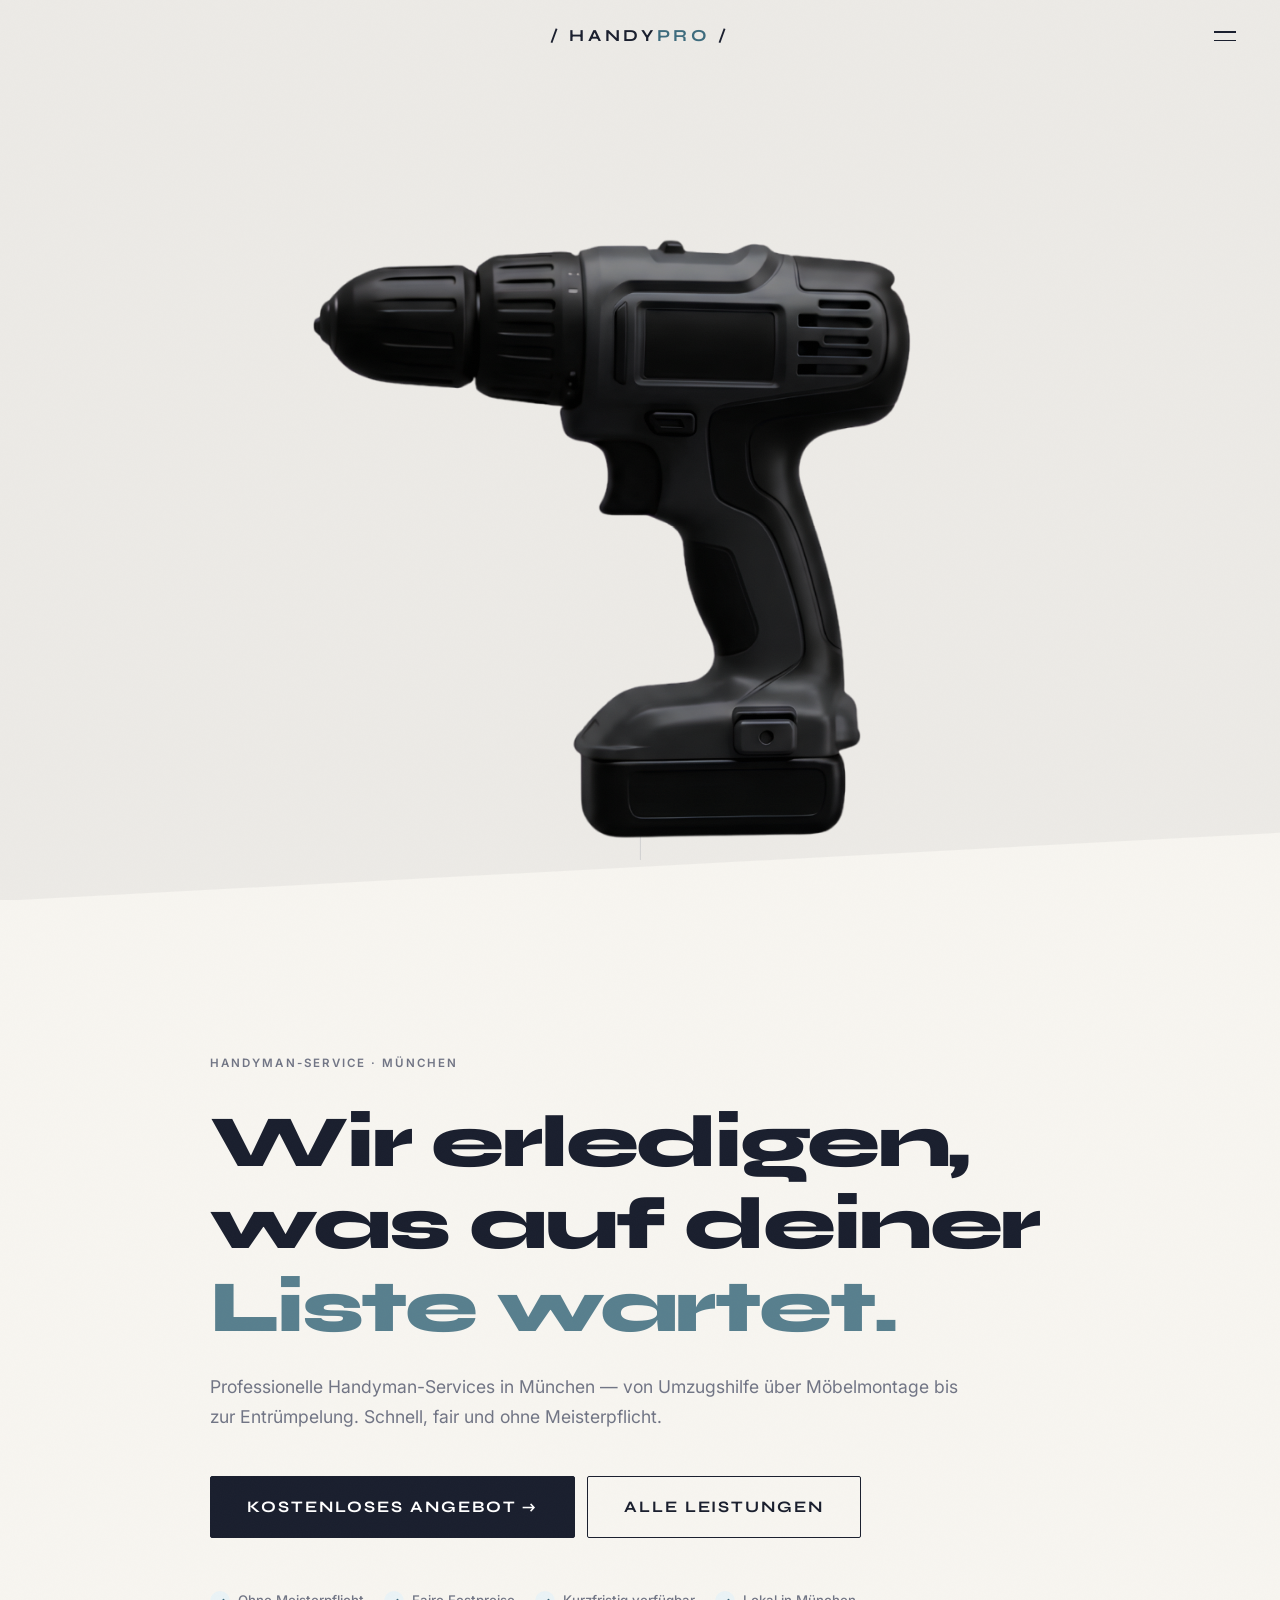
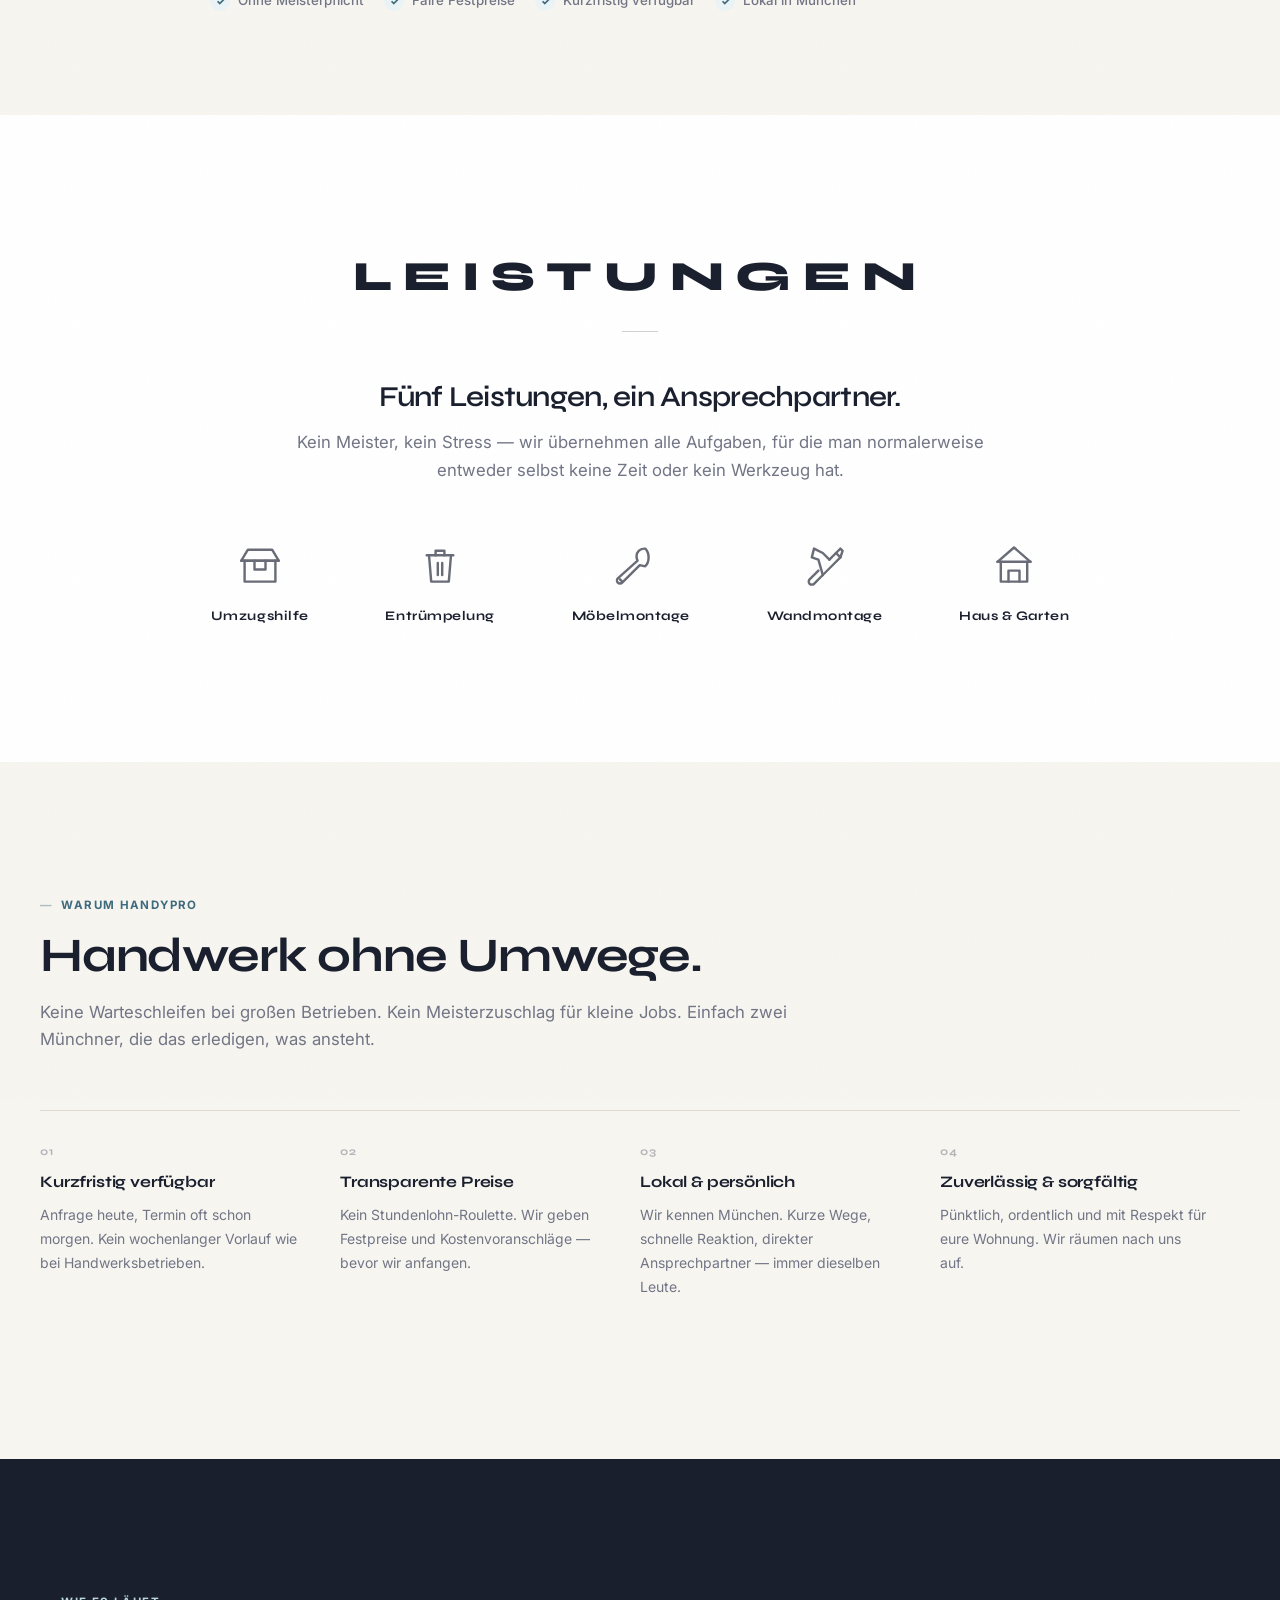
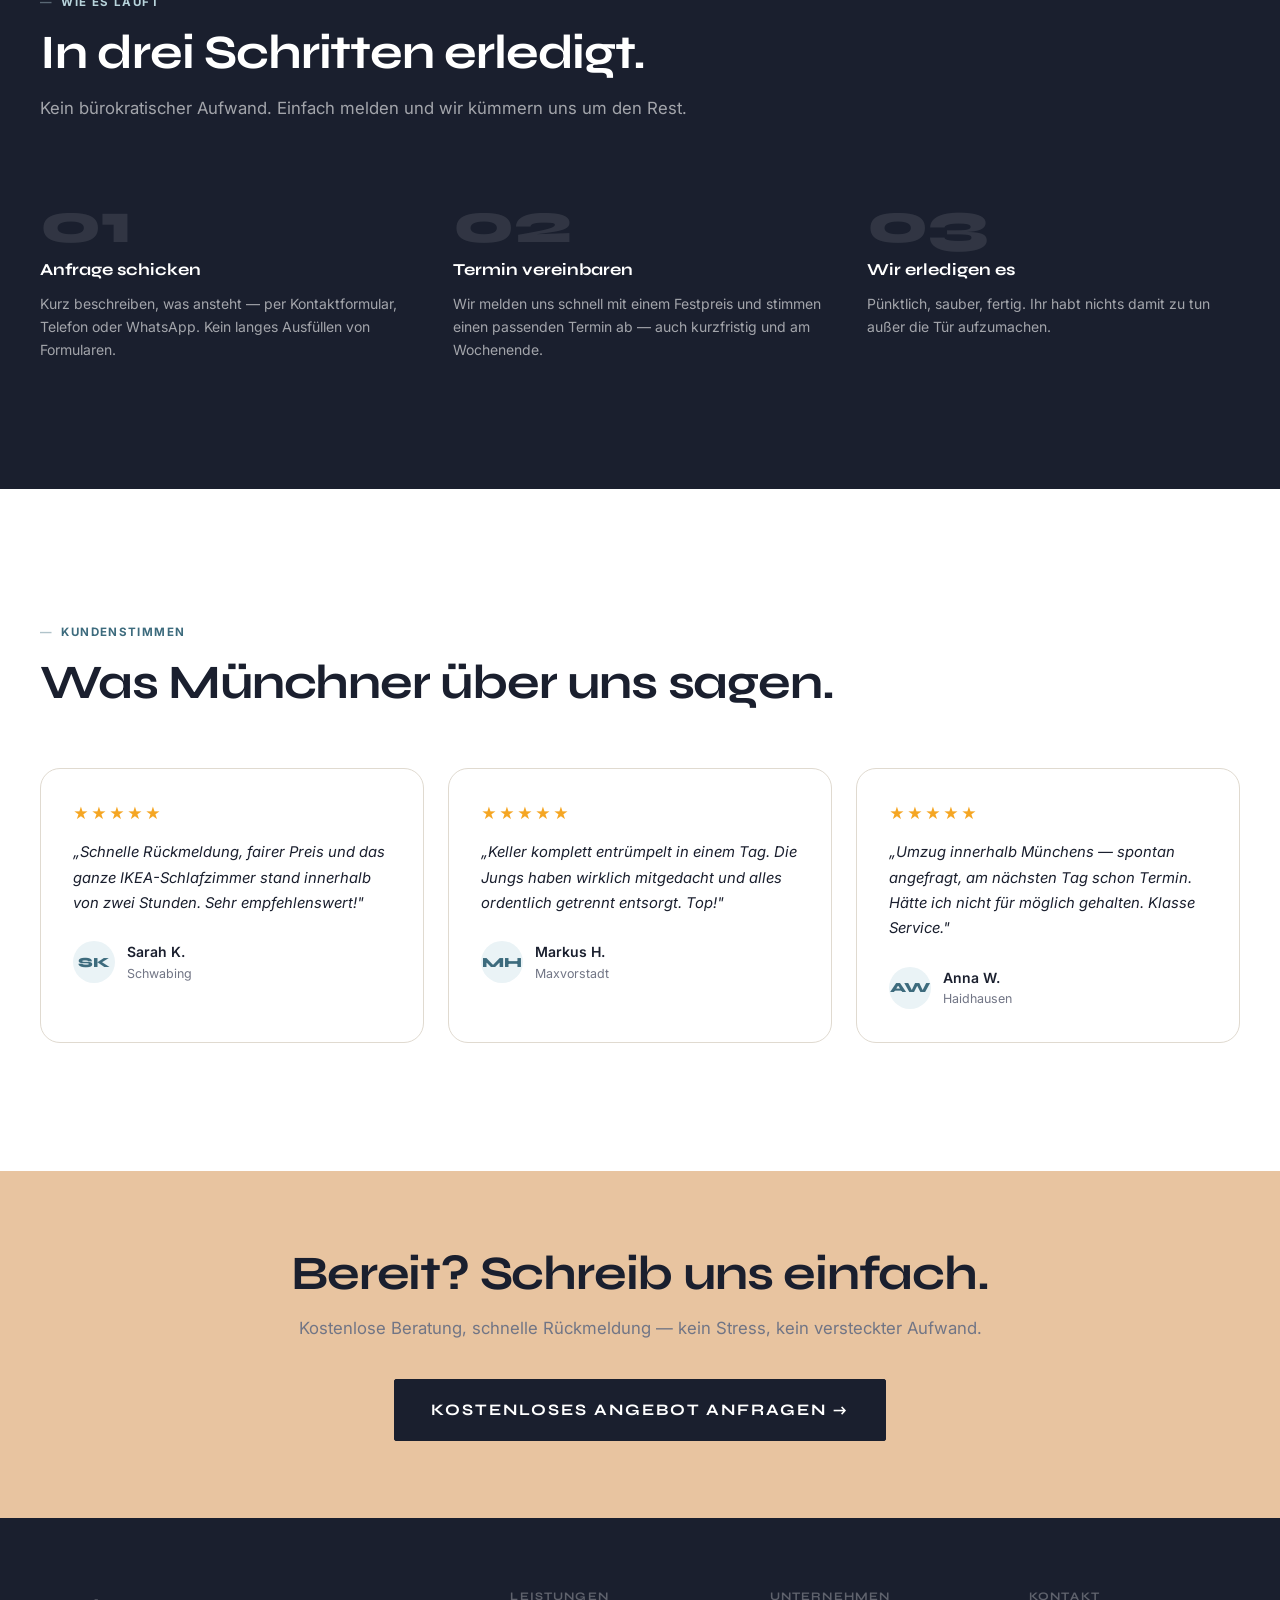
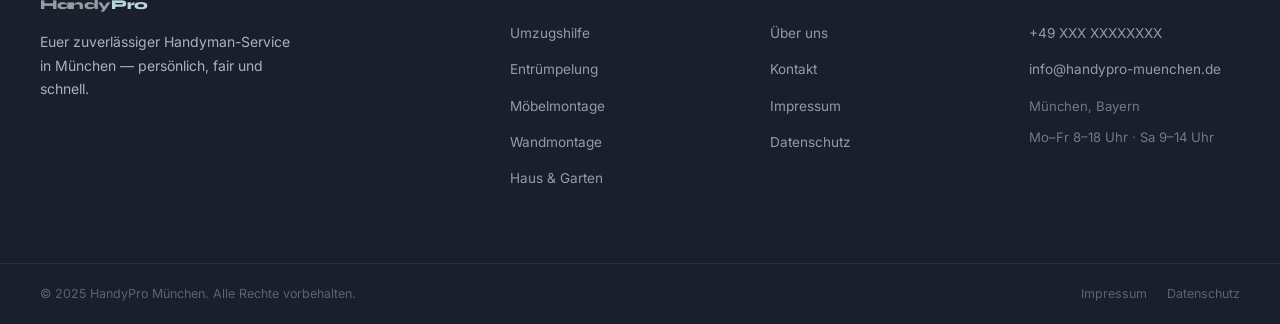
==== index.html @ 687f512e "Fix burger menu, improve mobile typography and icon weight - Fix JS ReferenceError in initScrollReve" ====
<!DOCTYPE html>
<html lang="de">
<head>
  <meta charset="UTF-8">
  <meta name="viewport" content="width=device-width, initial-scale=1.0">

  <title>Handyman München – Umzug, Montage & Entrümpelung | HandyPro</title>
  <meta name="description" content="HandyPro München: Zuverlässige Handyman-Services für Umzug, Möbelmontage, Entrümpelung, Wandmontage & Gartenpflege. Schnell, fair, ohne Meisterpflicht. Jetzt anfragen!">
  <meta name="keywords" content="Handyman München, Handwerker München, Umzugshelfer München, Möbelmontage München, Entrümpelung München, IKEA Montage München">
  <meta name="robots" content="index, follow">
  <meta name="author" content="HandyPro München">

  <!-- Open Graph -->
  <meta property="og:type"        content="website">
  <meta property="og:locale"      content="de_DE">
  <meta property="og:title"       content="Handyman München – HandyPro">
  <meta property="og:description" content="Professionelle Handyman-Services in München: Umzug, Möbelmontage, Entrümpelung, Wandmontage & Garten. Schnell & zuverlässig.">
  <meta property="og:url"         content="https://handypro-muenchen.de/">

  <link rel="canonical" href="https://handypro-muenchen.de/">

  <!-- Schema.org LocalBusiness -->
  <script type="application/ld+json">
  {
    "@context": "https://schema.org",
    "@type": "LocalBusiness",
    "name": "HandyPro München",
    "description": "Professionelle Handyman-Dienstleistungen in München: Umzugshilfe, Entrümpelung, Möbelmontage, Wandmontage und Haus- & Gartenpflege.",
    "url": "https://handypro-muenchen.de",
    "telephone": "+49-XXX-XXXXXXX",
    "email": "info@handypro-muenchen.de",
    "address": {
      "@type": "PostalAddress",
      "addressLocality": "München",
      "addressRegion": "Bayern",
      "addressCountry": "DE"
    },
    "geo": {
      "@type": "GeoCoordinates",
      "latitude": 48.137154,
      "longitude": 11.576124
    },
    "areaServed": {
      "@type": "City",
      "name": "München"
    },
    "priceRange": "€€",
    "openingHoursSpecification": [
      { "@type": "OpeningHoursSpecification", "dayOfWeek": ["Monday","Tuesday","Wednesday","Thursday","Friday"], "opens": "08:00", "closes": "18:00" },
      { "@type": "OpeningHoursSpecification", "dayOfWeek": "Saturday", "opens": "09:00", "closes": "14:00" }
    ]
  }
  </script>

  <link rel="preconnect" href="https://fonts.googleapis.com">
  <link rel="preconnect" href="https://fonts.gstatic.com" crossorigin>
  <link href="https://fonts.googleapis.com/css2?family=Syne:wght@400;600;700;800&family=Inter:wght@300;400;500;600&display=swap" rel="stylesheet">
  <link rel="stylesheet" href="css/style.css">
</head>
<body>

<!-- ── Navigation ───────────────────────────────── -->
<header class="nav" id="nav">
  <div class="nav__bar">
    <a href="index.html" class="nav__logo">/ Handy<span>Pro</span> /</a>
    <button class="nav__toggle" id="navToggle" aria-label="Menü öffnen" aria-expanded="false">
      <span></span><span></span>
    </button>
  </div>
</header>

<nav class="nav__overlay" id="navOverlay" aria-hidden="true">
  <ul class="nav__overlay-list">
    <li><a href="index.html">Home</a></li>
    <li><a href="leistungen/umzugshilfe.html">Umzugshilfe</a></li>
    <li><a href="leistungen/entruempelung.html">Entrümpelung</a></li>
    <li><a href="leistungen/moebelmontage.html">Möbelmontage</a></li>
    <li><a href="leistungen/wandmontage.html">Wandmontage</a></li>
    <li><a href="leistungen/haus-gartenpflege.html">Haus & Garten</a></li>
    <li><a href="ueber-uns.html">Über uns</a></li>
    <li><a href="kontakt.html">Kontakt</a></li>
  </ul>
  <div class="nav__overlay-contact">
    <a href="tel:+49XXXXXXXXX">+49 XXX XXXXXXXX</a>
    <a href="mailto:info@handypro-muenchen.de">info@handypro-muenchen.de</a>
  </div>
</nav>

<!-- ── Hero Stage: Illustration füllt den Viewport ── -->
<main>
<section class="hero-stage">

  <div class="hero-stage__visual" aria-hidden="true">
    <img src="assets/hero-flatlay.png" alt="" draggable="false">
  </div>

  <div class="hero-stage__hint" aria-hidden="true">
    <span>Entdecken</span>
    <div class="hero-stage__hint-line"></div>
  </div>

</section>

<!-- ── Hero Content: Text erscheint beim Scrollen ── -->
<section class="hero-content">
  <div class="container">

    <div class="hero__label">Handyman-Service · München</div>

    <h1 class="hero__headline">
      Wir erledigen,<br>
      was auf deiner<br>
      <em>Liste wartet.</em>
    </h1>

    <p class="hero__sub">
      Professionelle Handyman-Services in München — von Umzugshilfe über Möbelmontage
      bis zur Entrümpelung. Schnell, fair und ohne Meisterpflicht.
    </p>

    <div class="hero__actions">
      <a href="kontakt.html" class="btn btn--primary btn--lg">
        <span data-scramble="Kostenloses Angebot →">Kostenloses Angebot →</span>
      </a>
      <a href="#leistungen" class="btn btn--outline btn--lg">
        <span data-scramble="Alle Leistungen">Alle Leistungen</span>
      </a>
    </div>

    <div class="hero__trust">
      <span class="hero__trust-item">Ohne Meisterpflicht</span>
      <span class="hero__trust-item">Faire Festpreise</span>
      <span class="hero__trust-item">Kurzfristig verfügbar</span>
      <span class="hero__trust-item">Lokal in München</span>
    </div>

  </div>
</section>

<!-- ── Leistungen ────────────────────────────────── -->
<section class="section section--white" id="leistungen">
  <div class="container">

    <div class="section-header section-header--centered">
      <div class="display-title">Leistungen</div>
      <div class="display-rule"></div>
      <h2 style="font-size:clamp(1.3rem,2.5vw,1.8rem); font-weight:600;">Fünf Leistungen, ein Ansprechpartner.</h2>
      <p>Kein Meister, kein Stress — wir übernehmen alle Aufgaben, für die man normalerweise entweder selbst keine Zeit oder kein Werkzeug hat.</p>
    </div>

    <div class="services-row">

      <a href="leistungen/umzugshilfe.html" class="service-item">
        <div class="service-item__icon">
          <svg viewBox="0 0 40 40" fill="none" stroke="currentColor" stroke-width="2.2" stroke-linecap="round" stroke-linejoin="round">
            <path d="M6 17 L6 36 L34 36 L34 17"/>
            <path d="M3 17 L37 17"/>
            <path d="M9 7 L31 7 L37 17 L3 17 Z"/>
            <path d="M15 17 L15 25 L25 25 L25 17"/>
          </svg>
        </div>
        <span class="service-item__name">Umzugshilfe</span>
      </a>

      <a href="leistungen/entruempelung.html" class="service-item">
        <div class="service-item__icon">
          <svg viewBox="0 0 40 40" fill="none" stroke="currentColor" stroke-width="2.2" stroke-linecap="round" stroke-linejoin="round">
            <polyline points="8,12 12,12 32,12"/>
            <path d="M30 12 L28 36 L12 36 L10 12"/>
            <path d="M16 12 L16 8 L24 8 L24 12"/>
            <line x1="18" y1="19" x2="18" y2="30"/>
            <line x1="22" y1="19" x2="22" y2="30"/>
          </svg>
        </div>
        <span class="service-item__name">Entrümpelung</span>
      </a>

      <a href="leistungen/moebelmontage.html" class="service-item">
        <div class="service-item__icon">
          <svg viewBox="0 0 40 40" fill="none" stroke="currentColor" stroke-width="2.2" stroke-linecap="round" stroke-linejoin="round">
            <path d="M32 6 C28 6 25 9 25 13 C25 15 26 17 26 17 L8 33 C7 34 7 36 8 37 C9 38 11 38 12 37 L28 21 C28 21 31 22 33 22 C37 18 37 10 33 6 Z"/>
            <line x1="10" y1="34" x2="12" y2="36"/>
          </svg>
        </div>
        <span class="service-item__name">Möbelmontage</span>
      </a>

      <a href="leistungen/wandmontage.html" class="service-item">
        <div class="service-item__icon">
          <svg viewBox="0 0 40 40" fill="none" stroke="currentColor" stroke-width="2.2" stroke-linecap="round" stroke-linejoin="round">
            <path d="M14 26 L6 34 C5 35 5 37 6 38 C7 39 9 39 10 38 L18 30"/>
            <path d="M18 30 L28 20 L34 14 L30 10 L24 16"/>
            <path d="M24 16 L18 10 L10 6 L8 14 L14 16 L18 30"/>
            <path d="M30 10 L34 6 L36 8 L34 14"/>
          </svg>
        </div>
        <span class="service-item__name">Wandmontage</span>
      </a>

      <a href="leistungen/haus-gartenpflege.html" class="service-item">
        <div class="service-item__icon">
          <svg viewBox="0 0 40 40" fill="none" stroke="currentColor" stroke-width="2.2" stroke-linecap="round" stroke-linejoin="round">
            <path d="M5 18 L20 5 L35 18"/>
            <path d="M8 18 L8 36 L32 36 L32 18"/>
            <path d="M15 36 L15 26 L25 26 L25 36"/>
            <line x1="5" y1="18" x2="35" y2="18"/>
          </svg>
        </div>
        <span class="service-item__name">Haus &amp; Garten</span>
      </a>

    </div>

  </div>
</section>

<!-- ── Warum wir ──────────────────────────────────── -->
<section class="section" id="warum-wir">
  <div class="container">

    <div class="section-header">
      <span class="label">Warum HandyPro</span>
      <h2>Handwerk ohne Umwege.</h2>
      <p>Keine Warteschleifen bei großen Betrieben. Kein Meisterzuschlag für kleine Jobs. Einfach zwei Münchner, die das erledigen, was ansteht.</p>
    </div>

    <div class="features-grid">

      <div class="feature">
        <span class="feature__num">01</span>
        <h4 class="feature__title">Kurzfristig verfügbar</h4>
        <p class="feature__text">Anfrage heute, Termin oft schon morgen. Kein wochenlanger Vorlauf wie bei Handwerksbetrieben.</p>
      </div>

      <div class="feature">
        <span class="feature__num">02</span>
        <h4 class="feature__title">Transparente Preise</h4>
        <p class="feature__text">Kein Stundenlohn-Roulette. Wir geben Festpreise und Kostenvoranschläge — bevor wir anfangen.</p>
      </div>

      <div class="feature">
        <span class="feature__num">03</span>
        <h4 class="feature__title">Lokal & persönlich</h4>
        <p class="feature__text">Wir kennen München. Kurze Wege, schnelle Reaktion, direkter Ansprechpartner — immer dieselben Leute.</p>
      </div>

      <div class="feature">
        <span class="feature__num">04</span>
        <h4 class="feature__title">Zuverlässig & sorgfältig</h4>
        <p class="feature__text">Pünktlich, ordentlich und mit Respekt für eure Wohnung. Wir räumen nach uns auf.</p>
      </div>

    </div>

  </div>
</section>

<!-- ── Ablauf ─────────────────────────────────────── -->
<section class="section section--dark">
  <div class="container">

    <div class="section-header">
      <span class="label" style="color: var(--primary-light);">Wie es läuft</span>
      <h2>In drei Schritten erledigt.</h2>
      <p style="color: rgba(255,255,255,.6);">Kein bürokratischer Aufwand. Einfach melden und wir kümmern uns um den Rest.</p>
    </div>

    <div class="steps-grid">
      <div class="step">
        <div class="step__num">01</div>
        <div class="step__title">Anfrage schicken</div>
        <p class="step__text">Kurz beschreiben, was ansteht — per Kontaktformular, Telefon oder WhatsApp. Kein langes Ausfüllen von Formularen.</p>
      </div>
      <div class="step">
        <div class="step__num">02</div>
        <div class="step__title">Termin vereinbaren</div>
        <p class="step__text">Wir melden uns schnell mit einem Festpreis und stimmen einen passenden Termin ab — auch kurzfristig und am Wochenende.</p>
      </div>
      <div class="step">
        <div class="step__num">03</div>
        <div class="step__title">Wir erledigen es</div>
        <p class="step__text">Pünktlich, sauber, fertig. Ihr habt nichts damit zu tun außer die Tür aufzumachen.</p>
      </div>
    </div>

  </div>
</section>

<!-- ── Testimonials ───────────────────────────────── -->
<section class="section section--white">
  <div class="container">

    <div class="section-header">
      <span class="label">Kundenstimmen</span>
      <h2>Was Münchner über uns sagen.</h2>
    </div>

    <div class="testimonials-grid">

      <div class="testimonial">
        <div class="testimonial__stars">★★★★★</div>
        <p class="testimonial__text">„Schnelle Rückmeldung, fairer Preis und das ganze IKEA-Schlafzimmer stand innerhalb von zwei Stunden. Sehr empfehlenswert!"</p>
        <div class="testimonial__author">
          <div class="testimonial__avatar">SK</div>
          <div>
            <div class="testimonial__name">Sarah K.</div>
            <div class="testimonial__where">Schwabing</div>
          </div>
        </div>
      </div>

      <div class="testimonial">
        <div class="testimonial__stars">★★★★★</div>
        <p class="testimonial__text">„Keller komplett entrümpelt in einem Tag. Die Jungs haben wirklich mitgedacht und alles ordentlich getrennt entsorgt. Top!"</p>
        <div class="testimonial__author">
          <div class="testimonial__avatar">MH</div>
          <div>
            <div class="testimonial__name">Markus H.</div>
            <div class="testimonial__where">Maxvorstadt</div>
          </div>
        </div>
      </div>

      <div class="testimonial">
        <div class="testimonial__stars">★★★★★</div>
        <p class="testimonial__text">„Umzug innerhalb Münchens — spontan angefragt, am nächsten Tag schon Termin. Hätte ich nicht für möglich gehalten. Klasse Service."</p>
        <div class="testimonial__author">
          <div class="testimonial__avatar">AW</div>
          <div>
            <div class="testimonial__name">Anna W.</div>
            <div class="testimonial__where">Haidhausen</div>
          </div>
        </div>
      </div>

    </div>

  </div>
</section>

<!-- ── CTA Banner ─────────────────────────────────── -->
<section class="section--sm cta-banner">
  <div class="container">
    <div class="cta-banner__inner">
      <h2>Bereit? Schreib uns einfach.</h2>
      <p>Kostenlose Beratung, schnelle Rückmeldung — kein Stress, kein versteckter Aufwand.</p>
      <a href="kontakt.html" class="btn btn--primary btn--lg">Kostenloses Angebot anfragen →</a>
    </div>
  </div>
</section>

</main>

<!-- ── Footer ────────────────────────────────────── -->
<footer class="footer">
  <div class="container footer__inner">

    <div class="footer__col">
      <a href="index.html" class="footer__logo">Handy<span>Pro</span></a>
      <p class="footer__tagline">Euer zuverlässiger Handyman-Service in München — persönlich, fair und schnell.</p>
    </div>

    <div class="footer__col">
      <h4>Leistungen</h4>
      <ul>
        <li><a href="leistungen/umzugshilfe.html">Umzugshilfe</a></li>
        <li><a href="leistungen/entruempelung.html">Entrümpelung</a></li>
        <li><a href="leistungen/moebelmontage.html">Möbelmontage</a></li>
        <li><a href="leistungen/wandmontage.html">Wandmontage</a></li>
        <li><a href="leistungen/haus-gartenpflege.html">Haus & Garten</a></li>
      </ul>
    </div>

    <div class="footer__col">
      <h4>Unternehmen</h4>
      <ul>
        <li><a href="ueber-uns.html">Über uns</a></li>
        <li><a href="kontakt.html">Kontakt</a></li>
        <li><a href="impressum.html">Impressum</a></li>
        <li><a href="datenschutz.html">Datenschutz</a></li>
      </ul>
    </div>

    <div class="footer__col">
      <h4>Kontakt</h4>
      <ul>
        <li><a href="tel:+49XXXXXXXXX">+49 XXX XXXXXXXX</a></li>
        <li><a href="mailto:info@handypro-muenchen.de">info@handypro-muenchen.de</a></li>
        <li style="color: rgba(255,255,255,.4); font-size:.82rem; margin-top:4px;">München, Bayern</li>
        <li style="color: rgba(255,255,255,.4); font-size:.82rem;">Mo–Fr 8–18 Uhr · Sa 9–14 Uhr</li>
      </ul>
    </div>

  </div>
  <div class="footer__bottom">
    <div class="container">
      <p>© 2025 HandyPro München. Alle Rechte vorbehalten.</p>
      <nav>
        <a href="impressum.html">Impressum</a>
        <a href="datenschutz.html">Datenschutz</a>
      </nav>
    </div>
  </div>
</footer>

<script src="js/main.js"></script>
</body>
</html>
---- css/style.css ----
@import url('https://fonts.googleapis.com/css2?family=Syne:wght@400;600;700;800&family=Inter:wght@300;400;500;600&display=swap');

:root {
  --bg:            #F7F5F0;
  --white:         #FFFFFF;
  --primary:       #3D6B7D;
  --primary-light: #B8D4DC;
  --primary-pale:  #EAF3F6;
  --accent:        #E8C4A0;
  --accent-dark:   #C8956A;
  --text:          #1A1F2E;
  --text-muted:    #717585;
  --border:        #E0DAD0;

  --font-head: 'Syne', sans-serif;
  --font-body: 'Inter', sans-serif;

  --max-w:  1200px;
  --nav-h:  72px;

  --r-s:  6px;
  --r-m:  12px;
  --r-l:  20px;
  --r-xl: 40px;

  --shadow-s: 0 2px 12px rgba(26,31,46,.05);
  --shadow-m: 0 6px 32px rgba(26,31,46,.09);
  --shadow-l: 0 16px 60px rgba(26,31,46,.12);

  --ease: cubic-bezier(.4,0,.2,1);
}

*, *::before, *::after { box-sizing: border-box; margin: 0; padding: 0; }

html { scroll-behavior: smooth; }

body {
  font-family: var(--font-body);
  background: var(--bg);
  color: var(--text);
  line-height: 1.65;
  -webkit-font-smoothing: antialiased;
}

img, svg { display: block; max-width: 100%; }
a { color: inherit; text-decoration: none; }
ul, ol { list-style: none; }
button { font-family: var(--font-body); }

/* ── Typography ────────────────────────────────────── */

h1, h2, h3, h4 {
  font-family: var(--font-head);
  line-height: 1.12;
  letter-spacing: -0.025em;
}

h1 { font-size: clamp(1.9rem, 6vw, 4.6rem); font-weight: 800; overflow-wrap: break-word; hyphens: auto; }
h2 { font-size: clamp(1.8rem, 4vw, 3rem);   font-weight: 700; }
h3 { font-size: clamp(1.15rem, 2.5vw, 1.5rem); font-weight: 700; }
h4 { font-size: 1rem; font-weight: 600; }

p { max-width: 68ch; }

/* ── Layout ────────────────────────────────────────── */

.container {
  width: min(var(--max-w), 100% - 2.5rem);
  margin-inline: auto;
}

.section        { padding-block: clamp(72px, 10vw, 128px); }
.section--sm    { padding-block: clamp(48px,  6vw,  80px); }
.section--dark  { background: var(--text); color: var(--white); }
.section--white { background: var(--white); }

/* ── Buttons ───────────────────────────────────────── */

.btn {
  display: inline-flex;
  align-items: center;
  gap: 10px;
  padding: 15px 30px;
  border-radius: 2px;            /* scharf, kein Pill */
  font-family: var(--font-head);
  font-size: .72rem;
  font-weight: 700;
  letter-spacing: .12em;
  text-transform: uppercase;
  border: 1.5px solid transparent;
  cursor: pointer;
  transition: color .25s var(--ease), border-color .25s var(--ease);
  white-space: nowrap;
  position: relative;
  overflow: hidden;
  will-change: transform;
}

/* Fill-Animation von links */
.btn::before {
  content: '';
  position: absolute;
  inset: 0;
  transform: scaleX(0);
  transform-origin: left center;
  transition: transform 0.38s cubic-bezier(0.4,0,0.2,1);
  z-index: 0;
}
.btn:hover::before  { transform: scaleX(1); }
.btn > *            { position: relative; z-index: 1; }

.btn--primary {
  background: var(--text);
  color: var(--white);
  border-color: var(--text);
}
.btn--primary::before { background: var(--primary); }
.btn--primary:hover   { color: var(--white); border-color: var(--primary); }

.btn--outline {
  background: transparent;
  color: var(--text);
  border-color: var(--text);
}
.btn--outline::before { background: var(--text); }
.btn--outline:hover   { color: var(--white); }

.btn--accent {
  background: var(--text);
  color: var(--white);
  border-color: var(--text);
}
.btn--accent:hover {
  background: var(--accent-dark);
  border-color: var(--accent-dark);
  transform: translateY(-1px);
}

.btn--lg { padding: 17px 36px; font-size: 1rem; }

/* ── Navigation ────────────────────────────────────── */

.nav {
  position: fixed;
  top: 0; left: 0; right: 0;
  z-index: 200;
  height: var(--nav-h);
}

.nav__bar {
  position: relative;
  display: flex;
  align-items: center;
  height: var(--nav-h);
  padding: 0 2rem;
  transition: background 0.4s, border-color 0.4s;
}

.nav.scrolled .nav__bar {
  background: rgba(247, 245, 240, 0.96);
  backdrop-filter: blur(14px);
  -webkit-backdrop-filter: blur(14px);
  border-bottom: 1px solid var(--border);
}

.nav.overlay-open .nav__bar {
  background: transparent !important;
  border-bottom-color: transparent !important;
  backdrop-filter: none !important;
}

/* Centered logo */
.nav__logo {
  position: absolute;
  left: 50%;
  transform: translateX(-50%);
  font-family: var(--font-head);
  font-size: 1.05rem;
  font-weight: 700;
  letter-spacing: 0.22em;
  text-transform: uppercase;
  color: var(--text);
  white-space: nowrap;
  transition: color 0.35s;
  z-index: 201;
}
.nav__logo span { color: var(--primary); }
.nav.overlay-open .nav__logo       { color: rgba(255,255,255,.85); }
.nav.overlay-open .nav__logo span  { color: rgba(255,255,255,.45); }

/* Hamburger — two clean lines */
.nav__toggle {
  display: flex;
  flex-direction: column;
  justify-content: center;
  gap: 7px;
  width: 40px;
  height: 40px;
  padding: 6px;
  background: none;
  border: none;
  cursor: pointer;
  margin-left: auto;
  position: relative;
  z-index: 201;
}
.nav__toggle span {
  display: block;
  width: 22px;
  height: 1.5px;
  background: var(--text);
  transition: all 0.35s var(--ease);
  transform-origin: center;
}
.nav.overlay-open .nav__toggle span         { background: rgba(255,255,255,.8); }
.nav__toggle.active span:nth-child(1)       { transform: translateY(4.25px) rotate(45deg); }
.nav__toggle.active span:nth-child(2)       { transform: translateY(-4.25px) rotate(-45deg); }

/* Fullscreen overlay */
.nav__overlay {
  position: fixed;
  inset: 0;
  z-index: 199;
  background: var(--text);
  display: flex;
  flex-direction: column;
  align-items: center;
  justify-content: center;
  opacity: 0;
  visibility: hidden;
  pointer-events: none;
  transition: opacity 0.5s var(--ease), visibility 0.5s;
}
.nav__overlay.open {
  opacity: 1;
  visibility: visible;
  pointer-events: auto;
}

.nav__overlay-list {
  display: flex;
  flex-direction: column;
  align-items: center;
  gap: 2px;
  margin-bottom: 48px;
}

.nav__overlay-list li { overflow: hidden; }

.nav__overlay-list a {
  display: block;
  font-family: var(--font-head);
  font-size: clamp(1.8rem, 4.5vw, 3.4rem);
  font-weight: 700;
  color: rgba(255,255,255,.55);
  letter-spacing: -0.025em;
  line-height: 1.35;
  text-align: center;
  transition: color 0.2s, letter-spacing 0.3s var(--ease);
  padding: 2px 0;
}
.nav__overlay-list a:hover {
  color: var(--white);
  letter-spacing: 0.005em;
}

.nav__overlay-contact {
  display: flex;
  flex-direction: column;
  align-items: center;
  gap: 8px;
  border-top: 1px solid rgba(255,255,255,.08);
  padding-top: 28px;
}
.nav__overlay-contact a {
  font-size: .82rem;
  color: rgba(255,255,255,.3);
  letter-spacing: 0.04em;
  transition: color 0.2s;
}
.nav__overlay-contact a:hover { color: rgba(255,255,255,.65); }

/* ── Hero ──────────────────────────────────────────── */

/* ── Hero Stage — volle Viewport-Höhe mit zentraler Illustration ── */

.hero-stage {
  height: 100vh;
  min-height: 560px;
  background: #ECEAE6;
  display: flex;
  flex-direction: column;
  align-items: center;
  justify-content: flex-end;
  position: relative;
  overflow: visible; /* Bild darf über die Schräge hinausragen */
  padding-top: var(--nav-h);
}

.hero-stage::after {
  content: '';
  position: absolute;
  bottom: -1px; left: 0; right: 0;
  height: 110px;
  background: var(--bg);
  clip-path: polygon(0 100%, 100% 38%, 100% 100%);
  pointer-events: none;
  z-index: 1;
}

.hero-stage__visual {
  width: min(900px, 88vw);
  animation: hp-fade 1.3s ease 0.4s both;
  position: relative;
  z-index: 3; /* über der Schräge (::after hat z-index: 1) */
  margin-bottom: -60px;
  will-change: transform;
}

.hero-stage__visual img {
  width: 100%;
  height: auto;
  display: block;
  user-select: none;
  -webkit-user-drag: none;
}

/* Scroll-Hinweis unten */
.hero-stage__hint {
  position: absolute;
  bottom: 40px;
  left: 50%;
  transform: translateX(-50%);
  display: flex;
  flex-direction: column;
  align-items: center;
  gap: 10px;
  z-index: 2;
}

.hero-stage__hint span {
  font-size: .6rem;
  letter-spacing: .28em;
  text-transform: uppercase;
  color: var(--text-muted);
  opacity: 0.45;
}

.hero-stage__hint-line {
  width: 1px;
  height: 36px;
  background: var(--text-muted);
  opacity: 0.22;
  transform-origin: top;
  animation: hint-scroll 2.2s ease-in-out infinite;
}

@keyframes hint-scroll {
  0%, 100% { transform: scaleY(1);   opacity: 0.22; }
  55%       { transform: scaleY(0.3); opacity: 0.06; }
}

/* ── Hero Content — Text erscheint beim Scrollen ── */

.hero-content {
  background: var(--bg);
  padding: clamp(88px, 12vw, 148px) 0 clamp(72px, 8vw, 112px);
}

.hero-content .container { max-width: 860px; }

/* Kompatibilität: hero__content und hero__inner nicht mehr genutzt */
.hero__inner  { display: block; }
.hero__content { display: block; }

.hero__label {
  display: inline-block;
  font-size: .72rem;
  font-weight: 600;
  letter-spacing: .18em;
  text-transform: uppercase;
  color: var(--text-muted);
  margin-bottom: 28px;
}

.hero__headline {
  margin-bottom: 24px;
  letter-spacing: -0.03em;
}
.hero__headline em {
  font-style: normal;
  color: var(--primary);
  opacity: .85;
}

.hero__sub {
  font-size: 1.1rem;
  color: var(--text-muted);
  line-height: 1.7;
  margin-bottom: 44px;
}

.hero__actions {
  display: flex;
  flex-wrap: wrap;
  gap: 12px;
  margin-bottom: 52px;
}

.hero__trust {
  display: flex;
  flex-wrap: wrap;
  gap: 20px;
}

.hero__trust-item {
  display: flex;
  align-items: center;
  gap: 8px;
  font-size: .83rem;
  color: var(--text-muted);
  font-weight: 500;
}
.hero__trust-item::before {
  content: '✓';
  display: flex; align-items: center; justify-content: center;
  width: 20px; height: 20px;
  background: var(--primary-pale);
  color: var(--primary);
  border-radius: 50%;
  font-size: .65rem;
  font-weight: 800;
  flex-shrink: 0;
}

.hero__visual {
  flex: 0 0 440px;
  width: 440px;
}

/* ── Section headers ───────────────────────────────── */

.label {
  display: inline-block;
  font-size: .72rem;
  font-weight: 700;
  letter-spacing: .12em;
  text-transform: uppercase;
  color: var(--primary);
  margin-bottom: 12px;
}

/* Weaintplastic-Stil: großer gesperrter Abschnittstitel */
.display-title {
  font-family: var(--font-head);
  font-size: clamp(1.5rem, 4vw, 2.6rem);
  font-weight: 800;
  letter-spacing: 0.28em;
  text-transform: uppercase;
  text-align: center;
  color: var(--text);
  margin-bottom: 20px;
}

.display-rule {
  width: 36px;
  height: 1px;
  background: var(--text);
  opacity: 0.2;
  margin: 0 auto 48px;
}

.section-header { margin-bottom: 56px; }
.section-header h2 { margin-bottom: 14px; }
.section-header p {
  font-size: 1.05rem;
  color: var(--text-muted);
}
.section-header--centered { text-align: center; }
.section-header--centered p { margin-inline: auto; }

/* ── Services Row (weaintplastic-Stil) ───────────────── */

.services-row {
  display: flex;
  justify-content: center;
  align-items: flex-start;
  gap: clamp(28px, 6vw, 88px);
  flex-wrap: wrap;
}

.service-item {
  display: flex;
  flex-direction: column;
  align-items: center;
  gap: 18px;
  text-decoration: none;
  color: var(--text);
  position: relative;
  padding-bottom: 6px;
}

.service-item::after {
  content: '';
  position: absolute;
  bottom: 0;
  left: 50%;
  width: 20px;
  height: 1px;
  background: var(--text);
  transform: translateX(-50%) scaleX(0);
  transform-origin: center;
  transition: transform 0.3s var(--ease);
}
.service-item:hover::after { transform: translateX(-50%) scaleX(1); }

.service-item__icon {
  width: 48px; height: 48px;
  display: flex; align-items: center; justify-content: center;
  color: var(--text);
  opacity: 0.65;
  position: relative;
  overflow: hidden;
  transition: opacity 0.25s, transform 0.4s cubic-bezier(0.34, 1.56, 0.64, 1);
}

/* Glanz-Effekt */
.service-item__icon::before {
  content: '';
  position: absolute;
  top: -20%;
  left: -80%;
  width: 45%;
  height: 140%;
  background: linear-gradient(
    105deg,
    transparent 30%,
    rgba(255,255,255,0.55) 50%,
    transparent 70%
  );
  transform: skewX(-15deg);
  transition: left 0.55s ease;
  pointer-events: none;
  z-index: 2;
}

.service-item__icon svg { width: 44px; height: 44px; position: relative; z-index: 1; }

.service-item:hover .service-item__icon {
  opacity: 1;
  transform: scale(1.28);
}

.service-item:hover .service-item__icon::before {
  left: 140%;
}

/* Mobile: automatischer Shimmer da kein Hover existiert */
@keyframes auto-shimmer {
  0%, 60%, 100% { left: -80%; }
  30%           { left: 140%; }
}

@media (hover: none) {
  .service-item__icon::before {
    animation: auto-shimmer 3s ease infinite;
  }
  .service-item:nth-child(1) .service-item__icon::before { animation-delay: 0s; }
  .service-item:nth-child(2) .service-item__icon::before { animation-delay: 0.5s; }
  .service-item:nth-child(3) .service-item__icon::before { animation-delay: 1s; }
  .service-item:nth-child(4) .service-item__icon::before { animation-delay: 1.5s; }
  .service-item:nth-child(5) .service-item__icon::before { animation-delay: 2s; }
}


.service-item__name {
  font-family: var(--font-head);
  font-size: .82rem;
  font-weight: 700;
  letter-spacing: 0.04em;
  text-align: center;
  white-space: nowrap;
}


/* ── Features / Why us ─────────────────────────────── */

.features-grid {
  display: grid;
  grid-template-columns: repeat(auto-fit, minmax(220px, 1fr));
  gap: 0;
}

.feature {
  display: flex;
  flex-direction: column;
  gap: 12px;
  padding: 32px 32px 32px 0;
  border-top: 1px solid var(--border);
}

.feature__num {
  font-family: var(--font-head);
  font-size: .7rem;
  font-weight: 700;
  letter-spacing: .12em;
  color: var(--text-muted);
  opacity: 0.5;
}

.feature__title {
  font-family: var(--font-head);
  font-size: 1rem;
  font-weight: 700;
  letter-spacing: -0.01em;
}

.feature__text {
  font-size: .875rem;
  color: var(--text-muted);
  line-height: 1.7;
  max-width: none;
}

/* ── Steps ─────────────────────────────────────────── */

.steps-grid {
  display: grid;
  grid-template-columns: repeat(auto-fit, minmax(220px, 1fr));
  gap: 40px;
  padding-top: 16px;
}

.step__num {
  font-family: var(--font-head);
  font-size: 3.6rem;
  font-weight: 800;
  color: rgba(255,255,255,.1);
  line-height: 1;
  margin-bottom: 4px;
}

.step__title {
  font-family: var(--font-head);
  font-size: 1.05rem;
  font-weight: 700;
  color: var(--white);
  margin-bottom: 8px;
}

.step__text {
  font-size: .875rem;
  color: rgba(255,255,255,.6);
  max-width: none;
}

/* ── Testimonials ──────────────────────────────────── */

.testimonials-grid {
  display: grid;
  grid-template-columns: repeat(auto-fit, minmax(280px, 1fr));
  gap: 24px;
}

.testimonial {
  background: var(--white);
  border: 1px solid var(--border);
  border-radius: var(--r-l);
  padding: 32px;
}

.testimonial__stars {
  color: #F5A623;
  font-size: .95rem;
  margin-bottom: 14px;
  letter-spacing: 2px;
}

.testimonial__text {
  font-size: .925rem;
  color: var(--text);
  line-height: 1.72;
  font-style: italic;
  margin-bottom: 24px;
  max-width: none;
}

.testimonial__author {
  display: flex;
  align-items: center;
  gap: 12px;
}

.testimonial__avatar {
  width: 42px; height: 42px;
  border-radius: 50%;
  background: var(--primary-pale);
  color: var(--primary);
  font-family: var(--font-head);
  font-weight: 800;
  font-size: .875rem;
  display: flex; align-items: center; justify-content: center;
  flex-shrink: 0;
}

.testimonial__name  { font-weight: 600; font-size: .875rem; }
.testimonial__where { font-size: .78rem; color: var(--text-muted); }

/* ── CTA Banner ────────────────────────────────────── */

.cta-banner {
  background: var(--accent);
}

.cta-banner__inner {
  display: flex;
  flex-direction: column;
  align-items: center;
  text-align: center;
}

.cta-banner h2  { margin-bottom: 14px; }
.cta-banner p   { color: var(--text-muted); margin-bottom: 36px; font-size: 1.05rem; }

/* ── Page hero (subpages) ──────────────────────────── */

.page-hero {
  padding-top: calc(var(--nav-h) + 52px);
  padding-bottom: 60px;
  background: var(--white);
  border-bottom: 1px solid var(--border);
}

.breadcrumb {
  display: flex;
  align-items: center;
  gap: 8px;
  font-size: .78rem;
  color: var(--text-muted);
  margin-bottom: 22px;
}
.breadcrumb a { transition: color .15s; }
.breadcrumb a:hover { color: var(--primary); }
.breadcrumb__sep { opacity: .4; font-size: .7rem; }

.page-hero__icon {
  font-size: 2.2rem;
  margin-bottom: 18px;
}

.page-hero h1 { margin-bottom: 16px; }

.page-hero__sub {
  font-size: 1.1rem;
  color: var(--text-muted);
  max-width: 58ch;
}

/* ── Content layout (subpages) ─────────────────────── */

.content-grid {
  display: grid;
  grid-template-columns: 1fr 340px;
  gap: 72px;
  align-items: start;
}

.content-aside {
  position: sticky;
  top: calc(var(--nav-h) + 24px);
}

.aside-card {
  background: var(--primary-pale);
  border: 1px solid var(--primary-light);
  border-radius: var(--r-l);
  padding: 32px;
}
.aside-card h3 { font-size: 1.05rem; margin-bottom: 14px; }
.aside-card p  { font-size: .875rem; color: var(--text-muted); margin-bottom: 22px; max-width: none; }

/* Checklists */
.checklist {
  display: flex;
  flex-direction: column;
  gap: 12px;
  margin-top: 8px;
}

.checklist li {
  display: flex;
  align-items: flex-start;
  gap: 12px;
  font-size: .9rem;
  line-height: 1.55;
}
.checklist li::before {
  content: '✓';
  display: flex; align-items: center; justify-content: center;
  width: 22px; height: 22px;
  background: var(--primary-pale);
  color: var(--primary);
  border-radius: 50%;
  font-size: .65rem;
  font-weight: 800;
  flex-shrink: 0;
  margin-top: 1px;
}

/* Rich content blocks */
.content-block { max-width: 680px; }
.content-block + .content-block { margin-top: 52px; }
.content-block h2 { margin-bottom: 16px; }
.content-block h3 { font-size: 1.15rem; margin-bottom: 10px; }
.content-block p  { color: var(--text-muted); margin-bottom: 18px; }

/* ── FAQ ───────────────────────────────────────────── */

.faq-list {
  border: 1px solid var(--border);
  border-radius: var(--r-l);
  overflow: hidden;
  max-width: 760px;
}

.faq-item { border-bottom: 1px solid var(--border); }
.faq-item:last-child { border-bottom: none; }

.faq-item__q {
  width: 100%;
  display: flex;
  align-items: center;
  justify-content: space-between;
  gap: 16px;
  padding: 20px 24px;
  background: none;
  border: none;
  cursor: pointer;
  text-align: left;
  font-size: .9rem;
  font-weight: 600;
  color: var(--text);
  transition: background .15s;
}
.faq-item__q:hover { background: var(--bg); }

.faq-item__plus {
  flex-shrink: 0;
  width: 24px; height: 24px;
  display: flex; align-items: center; justify-content: center;
  background: var(--border);
  border-radius: 50%;
  font-size: 1rem;
  color: var(--text-muted);
  transition: transform .2s var(--ease), background .2s, color .2s;
}
.faq-item.open .faq-item__plus {
  transform: rotate(45deg);
  background: var(--primary);
  color: var(--white);
}

.faq-item__a {
  max-height: 0;
  overflow: hidden;
  transition: max-height .32s var(--ease);
}
.faq-item.open .faq-item__a { max-height: 500px; }

.faq-item__a p {
  padding: 0 24px 22px;
  font-size: .875rem;
  color: var(--text-muted);
  line-height: 1.72;
  max-width: none;
}

/* ── Contact page ──────────────────────────────────── */

.contact-grid {
  display: grid;
  grid-template-columns: 1fr 380px;
  gap: 80px;
  align-items: start;
}

.contact-form {
  background: var(--white);
  border: 1px solid var(--border);
  border-radius: var(--r-xl);
  padding: 48px;
}
.contact-form h2    { margin-bottom: 8px; }
.contact-form > p   { color: var(--text-muted); margin-bottom: 36px; }

.form-group { margin-bottom: 20px; }

.form-group label {
  display: block;
  font-size: .8rem;
  font-weight: 600;
  color: var(--text);
  margin-bottom: 7px;
  letter-spacing: .01em;
}

.form-group input,
.form-group select,
.form-group textarea {
  width: 100%;
  padding: 13px 16px;
  border: 1.5px solid var(--border);
  border-radius: var(--r-m);
  font-family: var(--font-body);
  font-size: .9rem;
  color: var(--text);
  background: var(--bg);
  outline: none;
  transition: border-color .2s, background .2s;
}
.form-group input:focus,
.form-group select:focus,
.form-group textarea:focus {
  border-color: var(--primary);
  background: var(--white);
}
.form-group textarea { resize: vertical; min-height: 120px; }

.form-row {
  display: grid;
  grid-template-columns: 1fr 1fr;
  gap: 16px;
}

.form-note {
  font-size: .78rem;
  color: var(--text-muted);
  margin-top: 14px;
}

.contact-info { padding-top: 8px; }
.contact-info h3 { font-size: 1.3rem; margin-bottom: 28px; }

.contact-item {
  display: flex;
  gap: 16px;
  margin-bottom: 26px;
}

.contact-item__icon {
  width: 44px; height: 44px;
  background: var(--primary-pale);
  border-radius: var(--r-m);
  display: flex; align-items: center; justify-content: center;
  font-size: 1.1rem;
  flex-shrink: 0;
}

.contact-item__label {
  font-size: .72rem;
  font-weight: 700;
  text-transform: uppercase;
  letter-spacing: .06em;
  color: var(--text-muted);
  margin-bottom: 4px;
}

.contact-item__value { font-weight: 500; font-size: .95rem; }
.contact-item__value a { color: var(--primary); transition: color .15s; }
.contact-item__value a:hover { color: var(--text); }

/* ── Über uns ──────────────────────────────────────── */

.team-grid {
  display: grid;
  grid-template-columns: repeat(auto-fit, minmax(280px, 1fr));
  gap: 28px;
}

.team-card {
  background: var(--white);
  border: 1px solid var(--border);
  border-radius: var(--r-l);
  padding: 40px 32px;
  text-align: center;
}

.team-card__avatar {
  width: 80px; height: 80px;
  border-radius: 50%;
  background: var(--primary-pale);
  color: var(--primary);
  font-family: var(--font-head);
  font-weight: 800;
  font-size: 1.8rem;
  display: flex; align-items: center; justify-content: center;
  margin: 0 auto 20px;
}

.team-card__name { font-size: 1.15rem; font-weight: 700; margin-bottom: 6px; }
.team-card__role { font-size: .82rem; color: var(--primary); font-weight: 600; margin-bottom: 16px; }
.team-card__bio  { font-size: .875rem; color: var(--text-muted); line-height: 1.65; max-width: none; }

/* ── Footer ────────────────────────────────────────── */

.footer {
  background: var(--text);
  color: rgba(255,255,255,.65);
}

.footer__inner {
  display: grid;
  grid-template-columns: 2fr 1fr 1fr 1fr;
  gap: 48px;
  padding-block: 72px;
}

.footer__logo {
  font-family: var(--font-head);
  font-size: 1.5rem;
  font-weight: 800;
  color: var(--white);
  letter-spacing: -0.03em;
  display: inline-block;
  margin-bottom: 14px;
}
.footer__logo span { color: var(--primary-light); }

.footer__tagline {
  font-size: .875rem;
  line-height: 1.65;
  margin-bottom: 24px;
  max-width: 28ch;
}

.footer__col h4 {
  font-family: var(--font-head);
  font-size: .72rem;
  font-weight: 700;
  letter-spacing: .1em;
  text-transform: uppercase;
  color: rgba(255,255,255,.3);
  margin-bottom: 16px;
}

.footer__col ul {
  display: flex;
  flex-direction: column;
  gap: 10px;
}

.footer__col a {
  font-size: .85rem;
  color: rgba(255,255,255,.55);
  transition: color .15s;
}
.footer__col a:hover { color: var(--white); }

.footer__bottom {
  border-top: 1px solid rgba(255,255,255,.07);
  padding-block: 20px;
}

.footer__bottom .container {
  display: flex;
  align-items: center;
  justify-content: space-between;
  flex-wrap: wrap;
  gap: 12px;
}

.footer__bottom p,
.footer__bottom a {
  font-size: .78rem;
  color: rgba(255,255,255,.3);
}
.footer__bottom nav { display: flex; gap: 20px; }
.footer__bottom a:hover { color: rgba(255,255,255,.6); }

/* ── Legal pages ───────────────────────────────────── */

.legal-content {
  max-width: 760px;
  padding-block: clamp(64px, 8vw, 100px);
}
.legal-content h1 {
  font-size: clamp(1.8rem, 4vw, 2.6rem);
  margin-bottom: 10px;
}
.legal-content .updated {
  font-size: .82rem;
  color: var(--text-muted);
  margin-bottom: 52px;
}
.legal-content h2 {
  font-size: 1.15rem;
  margin-top: 40px;
  margin-bottom: 10px;
}
.legal-content p {
  font-size: .9rem;
  color: var(--text-muted);
  line-height: 1.78;
  margin-bottom: 14px;
  max-width: none;
}

/* ── Responsive ────────────────────────────────────── */

@media (max-width: 1024px) {
  .hero-stage__visual { width: min(700px, 92vw); margin-bottom: -30px; }
  .content-grid  { grid-template-columns: 1fr; }
  .content-aside { position: static; }
  .contact-grid  { grid-template-columns: 1fr; }
  .footer__inner { grid-template-columns: 1fr 1fr; gap: 36px; }
}

@media (max-width: 768px) {
  /* Hero Mobile: Bild groß, mittig positioniert */
  .hero-stage { justify-content: center; }
  .hero-stage__visual { width: 96vw; margin-bottom: 0; margin-top: 20px; }

  .hero__label  { margin-inline: auto; }
  .hero__trust  { justify-content: center; }
  .hero__actions { justify-content: center; flex-direction: column; align-items: stretch; }

  /* Services auf Mobile: eine Spalte wie weaintplastic */
  .services-row { flex-direction: column; align-items: center; gap: 36px; }
  .service-item__name { white-space: normal; font-size: .85rem; letter-spacing: .06em; }

  .contact-form  { padding: 28px; }
  .form-row      { grid-template-columns: 1fr; }
  .footer__inner { grid-template-columns: 1fr; gap: 32px; }
}

@media (max-width: 640px) {
  .cta-banner .btn { width: 100%; justify-content: center; }
}

/* ═══════════════════════════════════════════════════
   JS-ENHANCED LAYER
   ═══════════════════════════════════════════════════ */

/* ── Page Overlay Transition ──────────────────────── */

.page-overlay {
  position: fixed;
  inset: 0;
  z-index: 9999;
  background: var(--text);
  transform-origin: bottom center;
  pointer-events: none;
  transition: transform 0.85s cubic-bezier(0.76, 0, 0.24, 1);
}

.page-overlay.is-revealed {
  transform: scaleY(0);
  transform-origin: top center;
}

/* ── Custom Cursor ────────────────────────────────── */

.cursor-dot,
.cursor-ring {
  position: fixed;
  top: 0; left: 0;
  pointer-events: none;
  z-index: 9998;
  border-radius: 50%;
  opacity: 0;
  transition: opacity 0.3s, width 0.3s var(--ease), height 0.3s var(--ease),
              background 0.25s, border-color 0.25s;
  will-change: transform;
}

.cursor-dot {
  width: 7px;
  height: 7px;
  background: var(--primary);
  margin-left: -3.5px;
  margin-top: -3.5px;
  transition: opacity 0.2s, transform 0.1s;
}

.cursor-ring {
  width: 36px;
  height: 36px;
  border: 1.5px solid var(--primary);
  margin-left: -18px;
  margin-top: -18px;
}

.cursor-ring.is-hover {
  width: 56px;
  height: 56px;
  margin-left: -28px;
  margin-top: -28px;
  background: rgba(61, 107, 125, 0.07);
  border-color: var(--primary);
}

.cursor-ring.is-dark {
  border-color: rgba(255,255,255,.6);
}

/* ── Hero Entrance Sequence ───────────────────────── */

@keyframes hp-up {
  from { opacity: 0; transform: translateY(30px); }
  to   { opacity: 1; transform: translateY(0);    }
}

@keyframes hp-fade {
  from { opacity: 0; }
  to   { opacity: 1; }
}

/* Hero-Text-Elemente: Stagger-Delays für den Scroll-Reveal */
.hero__label    { --stagger: 0; }
.hero__headline { --stagger: 1; }
.hero__sub      { --stagger: 2; }
.hero__actions  { --stagger: 3; }
.hero__trust    { --stagger: 4; }

/* ── Scroll Reveal ────────────────────────────────── */

.reveal {
  opacity: 0;
  transform: translateY(36px);
  transition:
    opacity  0.7s var(--ease),
    transform 0.7s var(--ease);
  transition-delay: calc(var(--stagger, 0) * 110ms);
}

.reveal.is-visible {
  opacity: 1;
  transform: translateY(0);
}

/* ── Split Text ───────────────────────────────────── */

.anim-wrap {
  display: inline-block;
  overflow: hidden;
  vertical-align: bottom;
  line-height: 1.2;
}

.anim-word {
  display: inline-block;
  transform: translateY(105%);
  opacity: 0;
  transition: transform 0.65s var(--ease), opacity 0.65s var(--ease);
}

.anim-word.is-visible {
  transform: translateY(0);
  opacity: 1;
}

/* ── Marquee ──────────────────────────────────────── */

.marquee {
  overflow: hidden;
  background: var(--primary);
  padding: 14px 0;
  border-top: 1px solid rgba(255,255,255,.06);
  border-bottom: 1px solid rgba(255,255,255,.06);
}

.marquee__track {
  display: flex;
  width: max-content;
  animation: marquee-scroll 28s linear infinite;
}

.marquee__item {
  display: flex;
  align-items: center;
  gap: 0;
  white-space: nowrap;
}

.marquee__item span {
  font-family: var(--font-head);
  font-size: .7rem;
  font-weight: 700;
  letter-spacing: .14em;
  text-transform: uppercase;
  color: rgba(255,255,255,.55);
  padding: 0 20px;
}

.marquee__item .sep {
  color: rgba(255,255,255,.18);
  padding: 0 4px;
  font-size: .8rem;
}

@keyframes marquee-scroll {
  from { transform: translateX(0); }
  to   { transform: translateX(-50%); }
}

/* ── Magnetic Buttons ─────────────────────────────── */

.btn {
  /* ensure JS transform doesn't fight CSS transition */
  will-change: transform;
}

/* ── Grain Texture ────────────────────────────────── */

body::after {
  content: '';
  position: fixed;
  inset: -200%;
  width: 500%;
  height: 500%;
  pointer-events: none;
  z-index: 9990;
  opacity: 0.018;
  background-image:
    url("data:image/svg+xml,%3Csvg viewBox='0 0 256 256' xmlns='http://www.w3.org/2000/svg'%3E%3Cfilter id='n'%3E%3CfeTurbulence type='fractalNoise' baseFrequency='0.9' numOctaves='4' stitchTiles='stitch'/%3E%3C/filter%3E%3Crect width='100%25' height='100%25' filter='url(%23n)'/%3E%3C/svg%3E");
  background-size: 256px 256px;
  animation: grain-shift 0.35s steps(2) infinite;
}

@keyframes grain-shift {
  0%   { transform: translate(0, 0); }
  25%  { transform: translate(-3%, -4%); }
  50%  { transform: translate(2%, 3%); }
  75%  { transform: translate(-4%, 2%); }
  100% { transform: translate(3%, -3%); }
}

/* ── Section label line ───────────────────────────── */

.label::before {
  content: '—';
  margin-right: 8px;
  opacity: 0.4;
}

/* ── Enhanced link underline ──────────────────────── */

.nav__link {
  position: relative;
}

.nav__link::after {
  content: '';
  position: absolute;
  bottom: 4px;
  left: 14px;
  right: 14px;
  height: 1px;
  background: var(--primary);
  transform: scaleX(0);
  transform-origin: right;
  transition: transform 0.28s var(--ease);
}

.nav__link:hover::after,
.nav__link.active::after {
  transform: scaleX(1);
  transform-origin: left;
}

/* Hide cursor elements on touch */
@media (hover: none) {
  .cursor-dot, .cursor-ring { display: none; }
}
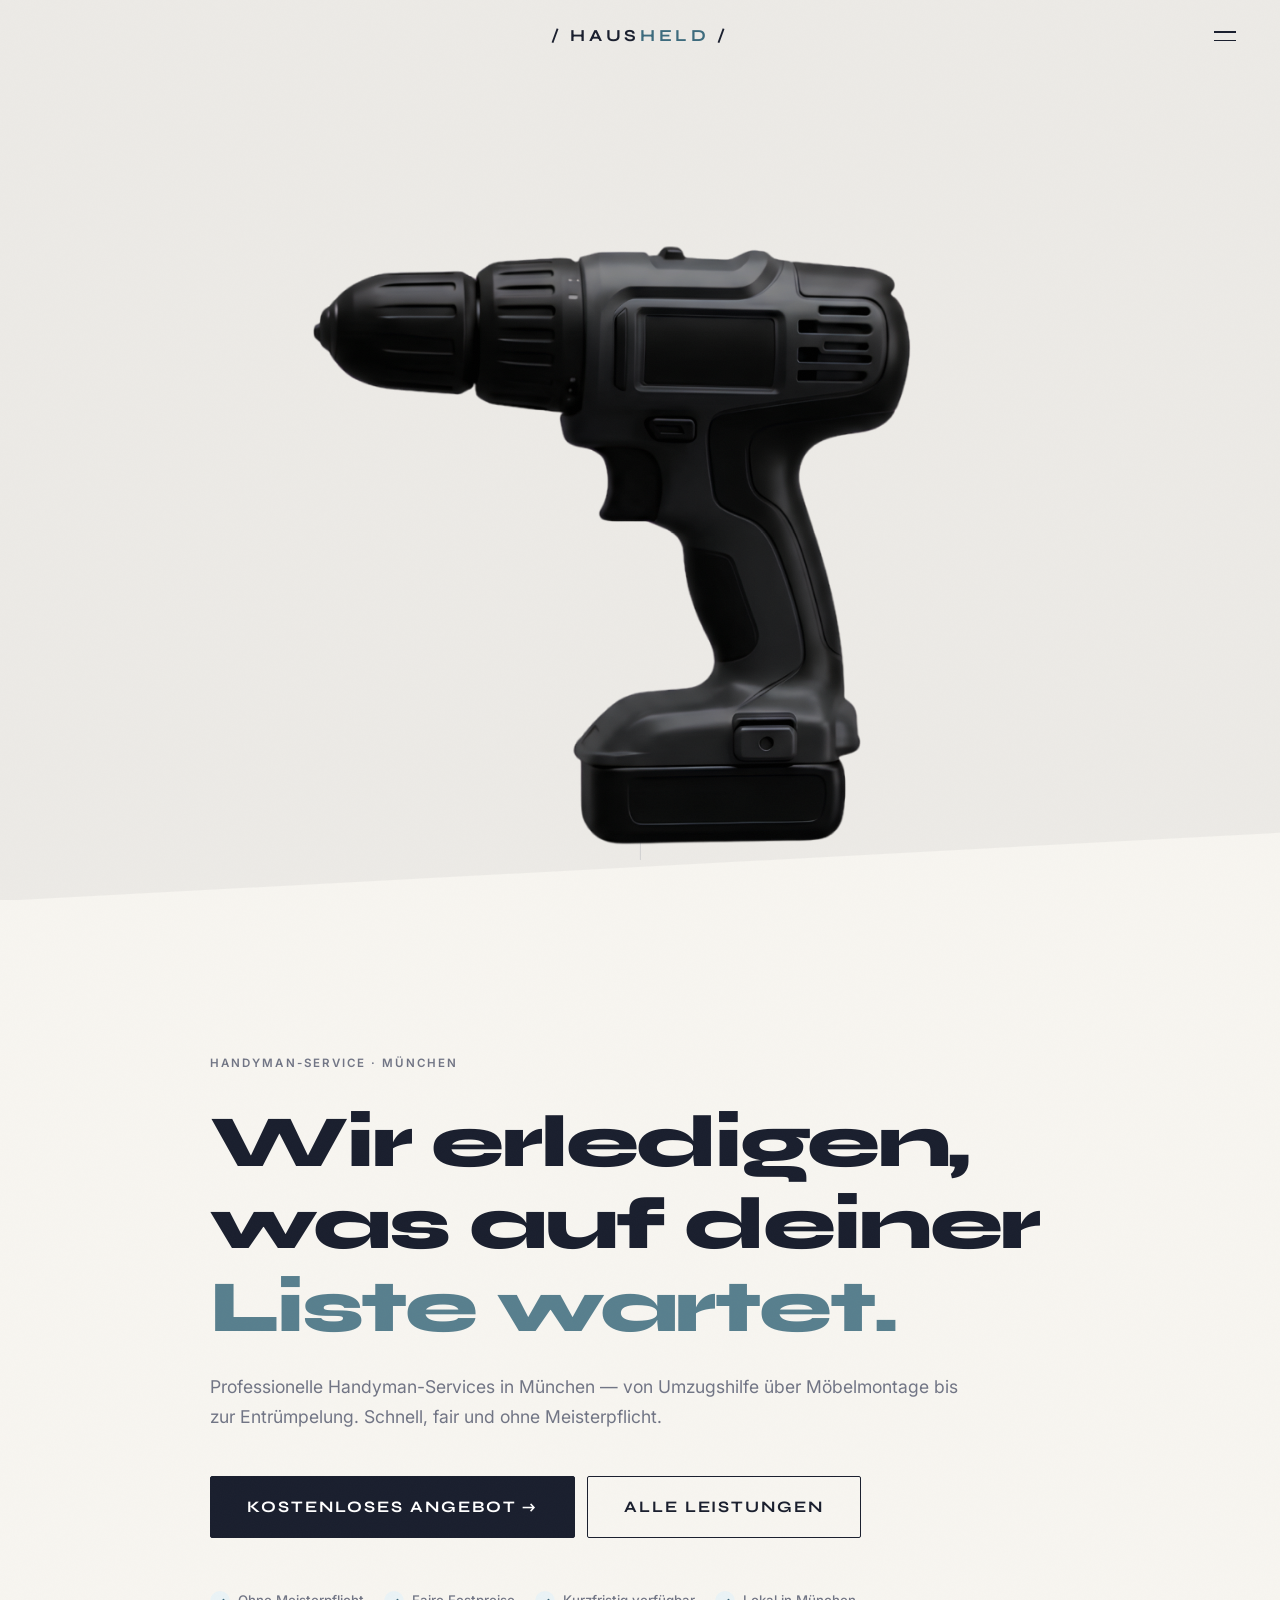
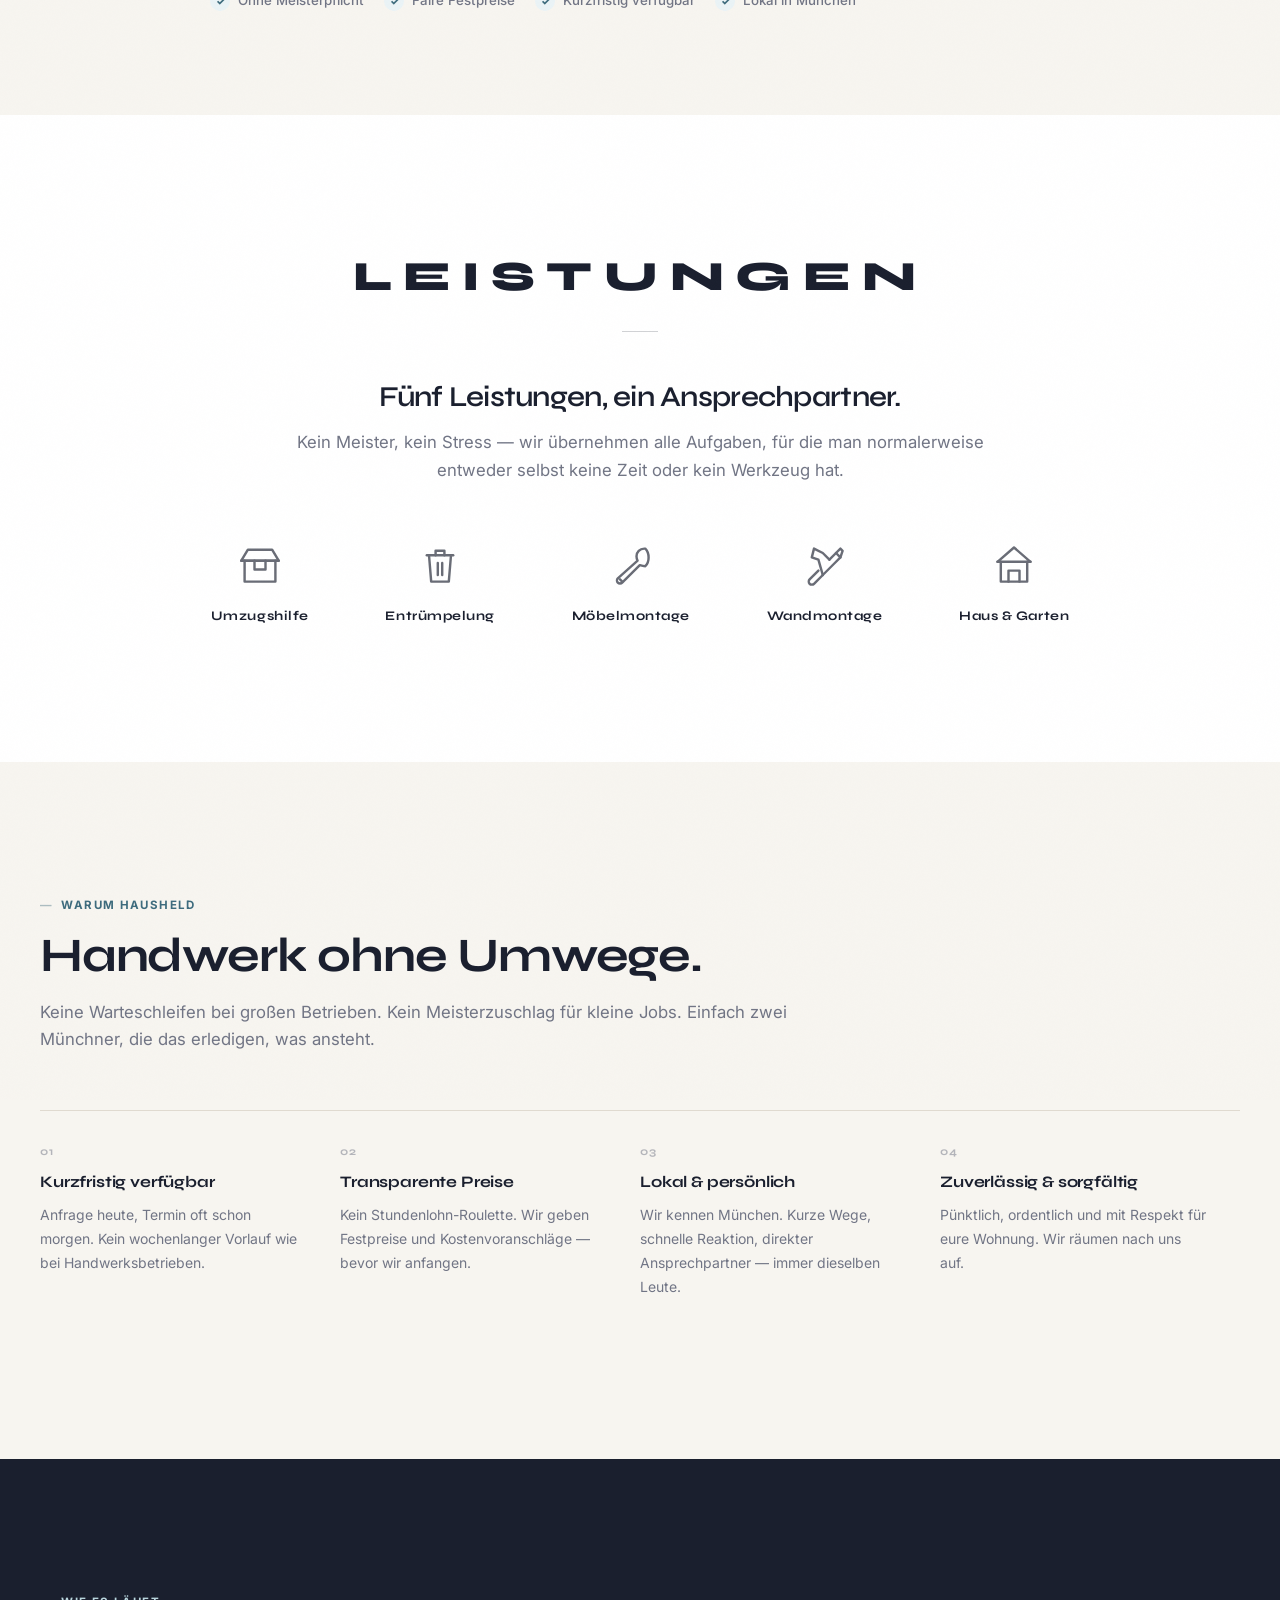
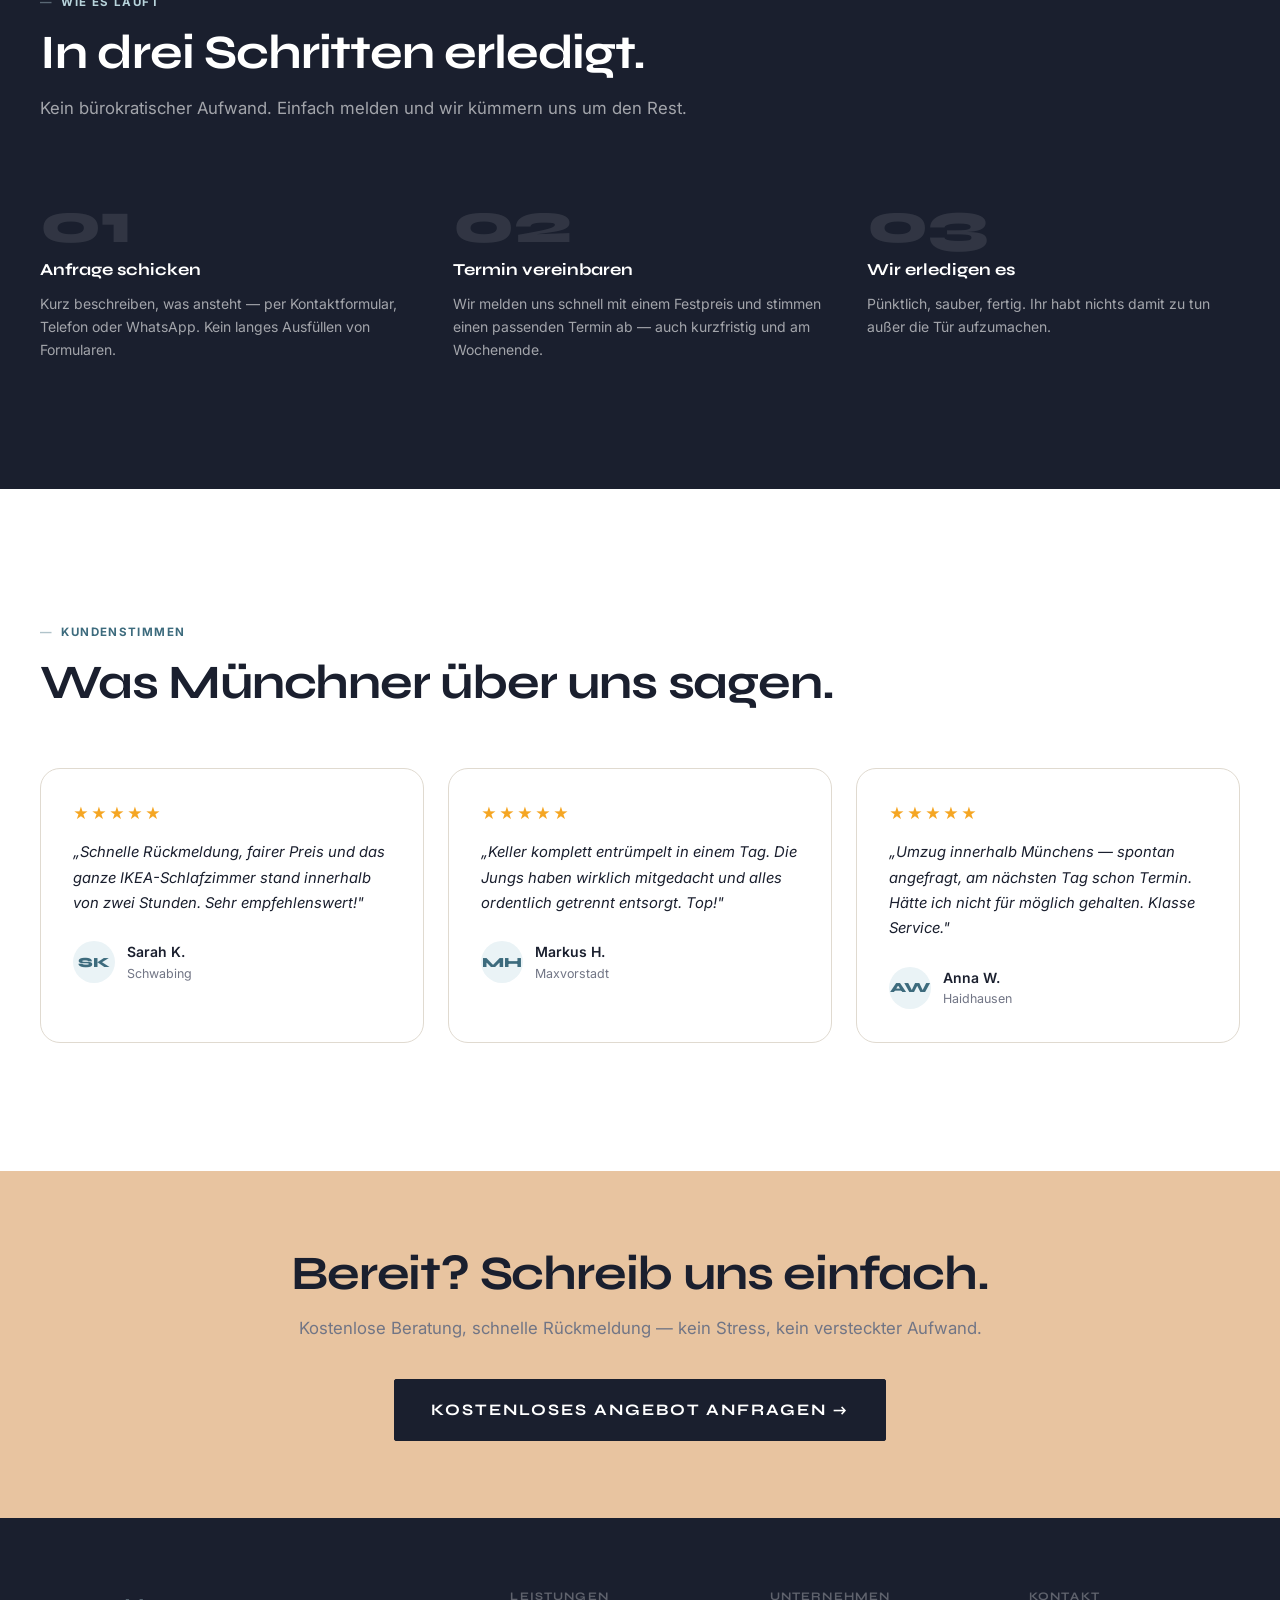
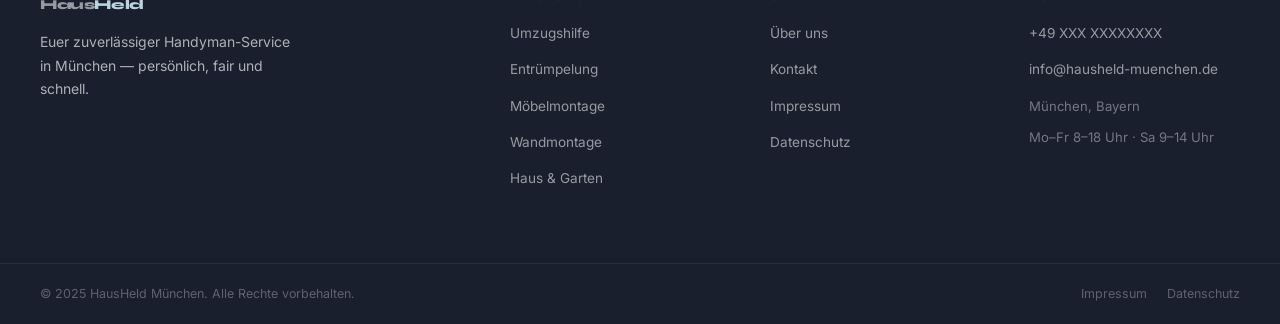
==== commit 102a068e: "Rebrand from HandyPro to HausHeld across all pages Co-Authored-By: Claude Sonnet 4.6 <noreply@anthro" ====
--- a/index.html
+++ b/index.html
@@ -4,31 +4,31 @@
   <meta charset="UTF-8">
   <meta name="viewport" content="width=device-width, initial-scale=1.0">
 
-  <title>Handyman München – Umzug, Montage & Entrümpelung | HandyPro</title>
-  <meta name="description" content="HandyPro München: Zuverlässige Handyman-Services für Umzug, Möbelmontage, Entrümpelung, Wandmontage & Gartenpflege. Schnell, fair, ohne Meisterpflicht. Jetzt anfragen!">
+  <title>Handyman München – Umzug, Montage & Entrümpelung | HausHeld</title>
+  <meta name="description" content="HausHeld München: Zuverlässige Handyman-Services für Umzug, Möbelmontage, Entrümpelung, Wandmontage & Gartenpflege. Schnell, fair, ohne Meisterpflicht. Jetzt anfragen!">
   <meta name="keywords" content="Handyman München, Handwerker München, Umzugshelfer München, Möbelmontage München, Entrümpelung München, IKEA Montage München">
   <meta name="robots" content="index, follow">
-  <meta name="author" content="HandyPro München">
+  <meta name="author" content="HausHeld München">
 
   <!-- Open Graph -->
   <meta property="og:type"        content="website">
   <meta property="og:locale"      content="de_DE">
-  <meta property="og:title"       content="Handyman München – HandyPro">
+  <meta property="og:title"       content="Handyman München – HausHeld">
   <meta property="og:description" content="Professionelle Handyman-Services in München: Umzug, Möbelmontage, Entrümpelung, Wandmontage & Garten. Schnell & zuverlässig.">
-  <meta property="og:url"         content="https://handypro-muenchen.de/">
-
-  <link rel="canonical" href="https://handypro-muenchen.de/">
+  <meta property="og:url"         content="https://hausheld-muenchen.de/">
+
+  <link rel="canonical" href="https://hausheld-muenchen.de/">
 
   <!-- Schema.org LocalBusiness -->
   <script type="application/ld+json">
   {
     "@context": "https://schema.org",
     "@type": "LocalBusiness",
-    "name": "HandyPro München",
+    "name": "HausHeld München",
     "description": "Professionelle Handyman-Dienstleistungen in München: Umzugshilfe, Entrümpelung, Möbelmontage, Wandmontage und Haus- & Gartenpflege.",
-    "url": "https://handypro-muenchen.de",
+    "url": "https://hausheld-muenchen.de",
     "telephone": "+49-XXX-XXXXXXX",
-    "email": "info@handypro-muenchen.de",
+    "email": "info@hausheld-muenchen.de",
     "address": {
       "@type": "PostalAddress",
       "addressLocality": "München",
@@ -62,7 +62,7 @@
 <!-- ── Navigation ───────────────────────────────── -->
 <header class="nav" id="nav">
   <div class="nav__bar">
-    <a href="index.html" class="nav__logo">/ Handy<span>Pro</span> /</a>
+    <a href="index.html" class="nav__logo">/ Haus<span>Held</span> /</a>
     <button class="nav__toggle" id="navToggle" aria-label="Menü öffnen" aria-expanded="false">
       <span></span><span></span>
     </button>
@@ -82,7 +82,7 @@
   </ul>
   <div class="nav__overlay-contact">
     <a href="tel:+49XXXXXXXXX">+49 XXX XXXXXXXX</a>
-    <a href="mailto:info@handypro-muenchen.de">info@handypro-muenchen.de</a>
+    <a href="mailto:info@hausheld-muenchen.de">info@hausheld-muenchen.de</a>
   </div>
 </nav>
 
@@ -219,7 +219,7 @@
   <div class="container">
 
     <div class="section-header">
-      <span class="label">Warum HandyPro</span>
+      <span class="label">Warum HausHeld</span>
       <h2>Handwerk ohne Umwege.</h2>
       <p>Keine Warteschleifen bei großen Betrieben. Kein Meisterzuschlag für kleine Jobs. Einfach zwei Münchner, die das erledigen, was ansteht.</p>
     </div>
@@ -356,7 +356,7 @@
   <div class="container footer__inner">
 
     <div class="footer__col">
-      <a href="index.html" class="footer__logo">Handy<span>Pro</span></a>
+      <a href="index.html" class="footer__logo">Haus<span>Held</span></a>
       <p class="footer__tagline">Euer zuverlässiger Handyman-Service in München — persönlich, fair und schnell.</p>
     </div>
 
@@ -385,7 +385,7 @@
       <h4>Kontakt</h4>
       <ul>
         <li><a href="tel:+49XXXXXXXXX">+49 XXX XXXXXXXX</a></li>
-        <li><a href="mailto:info@handypro-muenchen.de">info@handypro-muenchen.de</a></li>
+        <li><a href="mailto:info@hausheld-muenchen.de">info@hausheld-muenchen.de</a></li>
         <li style="color: rgba(255,255,255,.4); font-size:.82rem; margin-top:4px;">München, Bayern</li>
         <li style="color: rgba(255,255,255,.4); font-size:.82rem;">Mo–Fr 8–18 Uhr · Sa 9–14 Uhr</li>
       </ul>
@@ -394,7 +394,7 @@
   </div>
   <div class="footer__bottom">
     <div class="container">
-      <p>© 2025 HandyPro München. Alle Rechte vorbehalten.</p>
+      <p>© 2025 HausHeld München. Alle Rechte vorbehalten.</p>
       <nav>
         <a href="impressum.html">Impressum</a>
         <a href="datenschutz.html">Datenschutz</a>
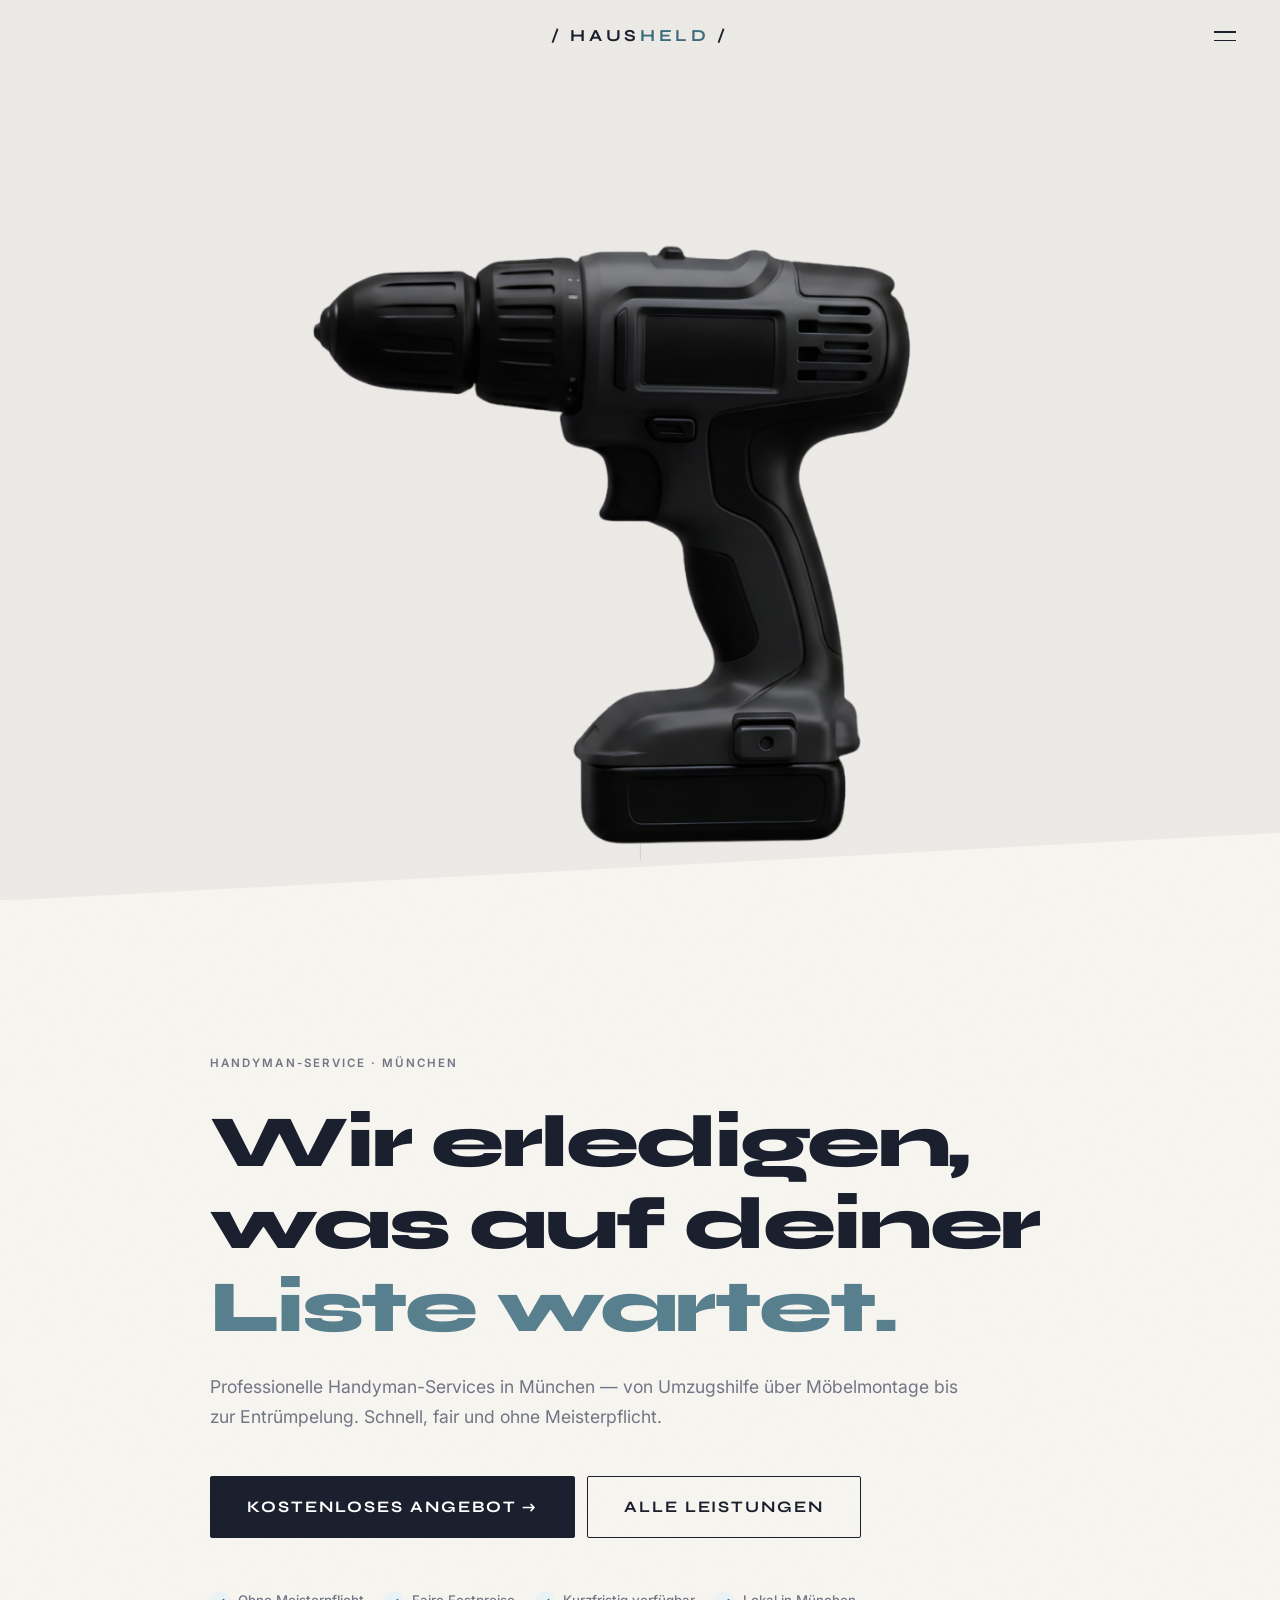
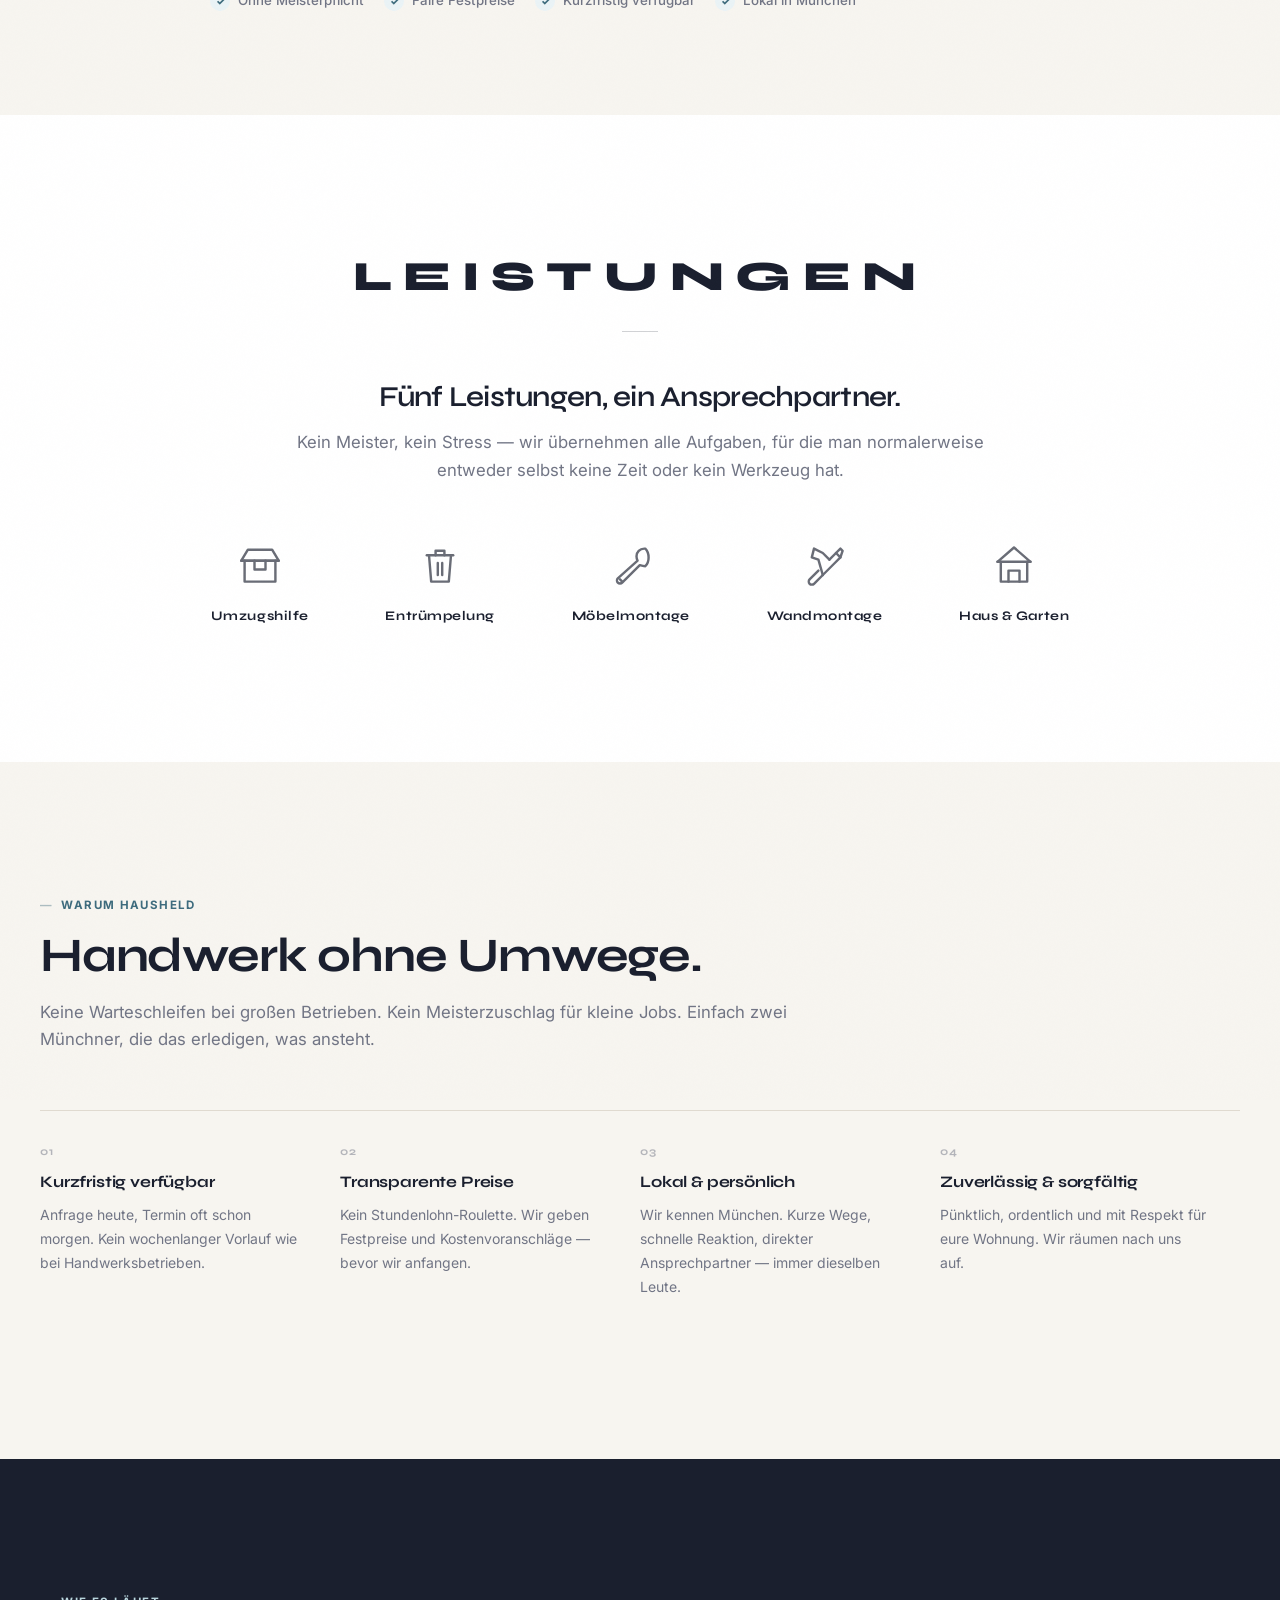
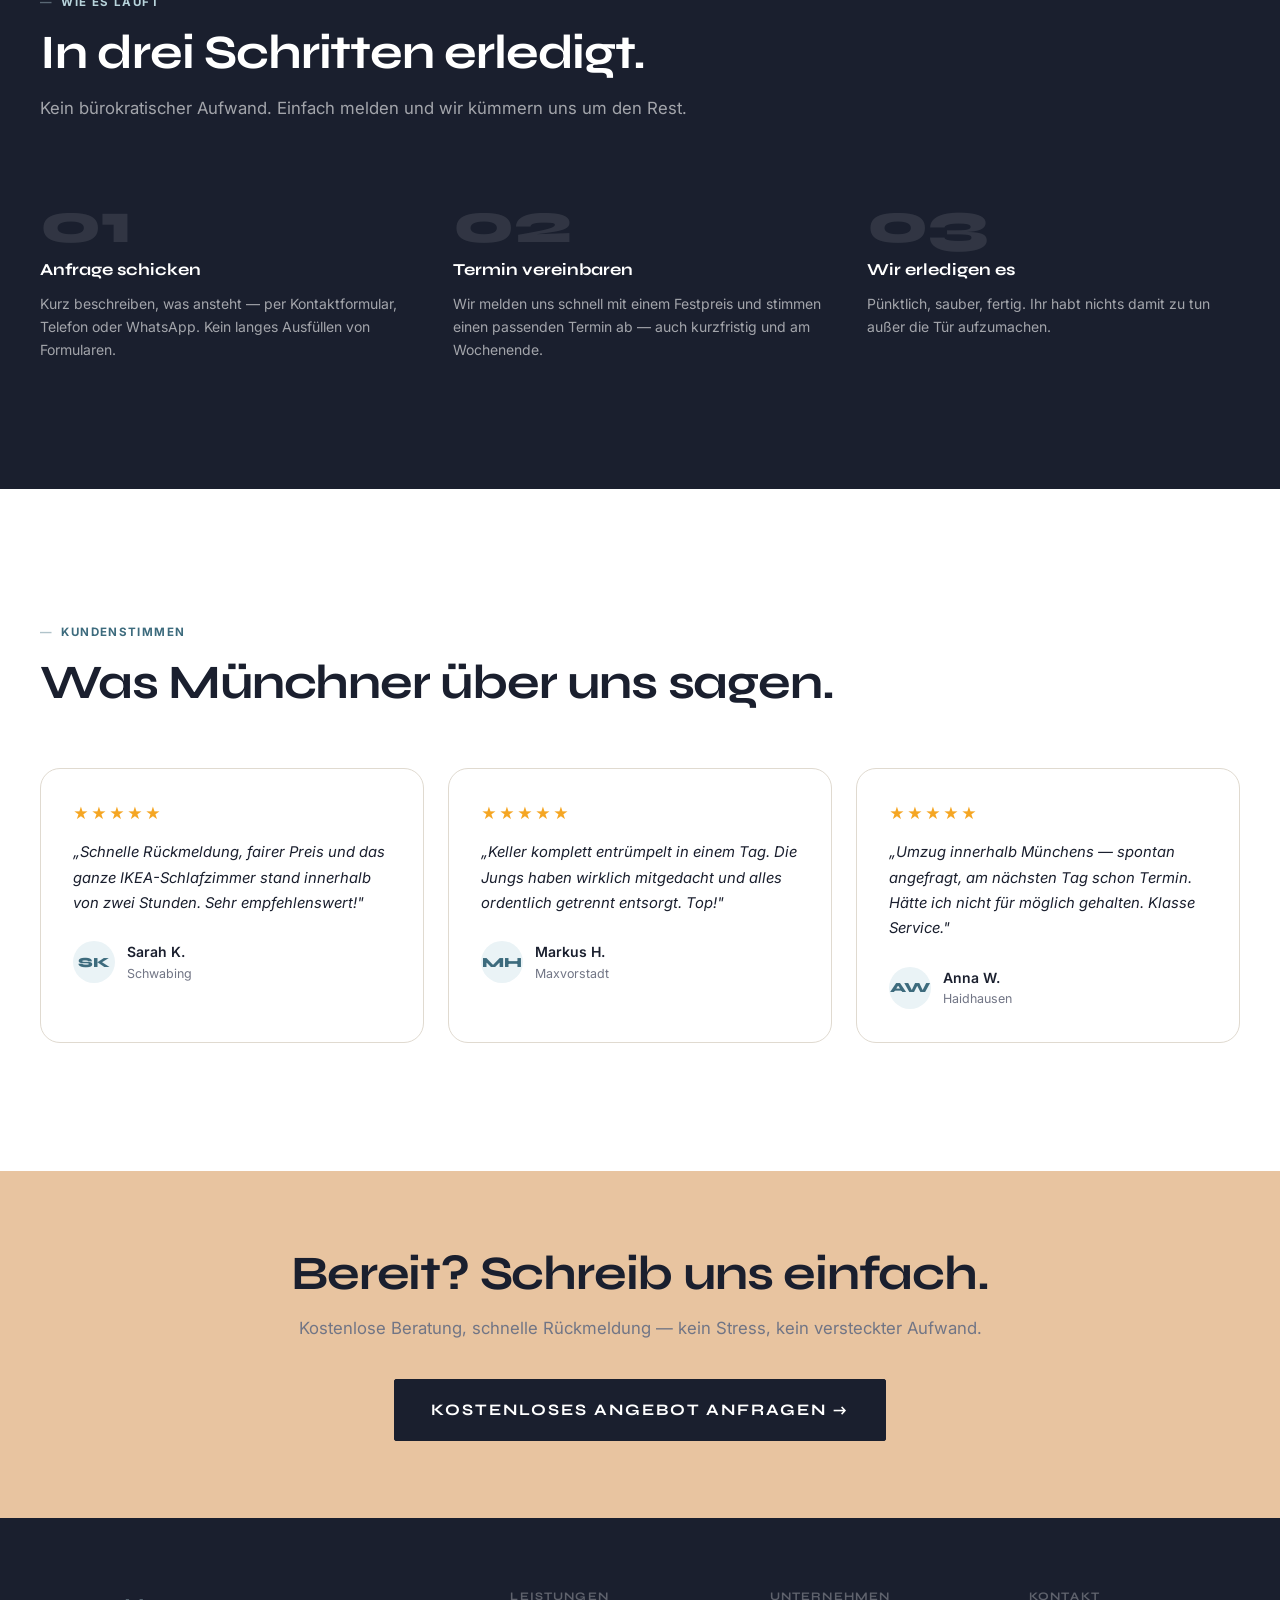
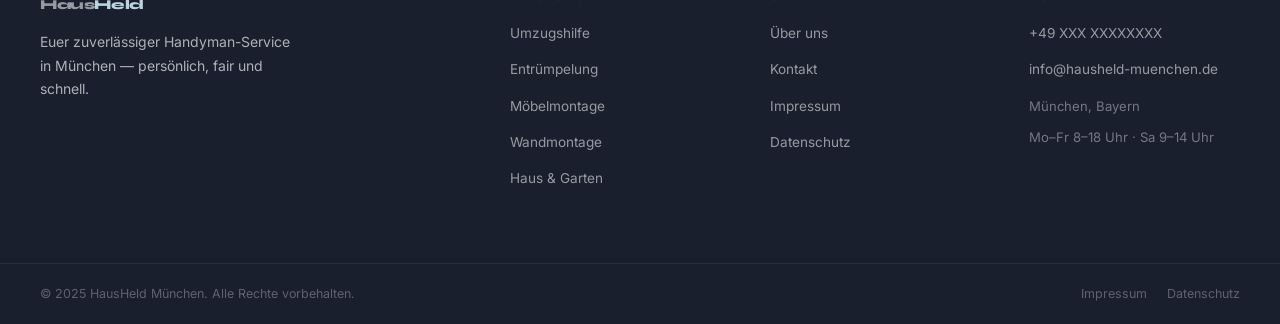
==== commit f910971c: "Add intro splash screen on homepage load Shows HausHeld logo on dark overlay for ~2s, then fades out" ====
--- a/index.html
+++ b/index.html
@@ -59,6 +59,11 @@
 </head>
 <body>
 
+<!-- ── Intro Splash ──────────────────────────────── -->
+<div class="intro" id="intro" aria-hidden="true">
+  <div class="intro__logo">/ Haus<span>Held</span> /</div>
+</div>
+
 <!-- ── Navigation ───────────────────────────────── -->
 <header class="nav" id="nav">
   <div class="nav__bar">
--- a/css/style.css
+++ b/css/style.css
@@ -1137,6 +1137,44 @@
   .cta-banner .btn { width: 100%; justify-content: center; }
 }
 
+/* ── Intro Splash ─────────────────────────────────── */
+
+.intro {
+  position: fixed;
+  inset: 0;
+  z-index: 10000;
+  background: var(--text);
+  display: flex;
+  align-items: center;
+  justify-content: center;
+  transition: opacity 0.7s cubic-bezier(0.76, 0, 0.24, 1),
+              transform 0.9s cubic-bezier(0.76, 0, 0.24, 1);
+}
+
+.intro.is-leaving {
+  opacity: 0;
+  transform: translateY(-6%);
+  pointer-events: none;
+}
+
+.intro__logo {
+  font-family: var(--font-head);
+  font-size: clamp(1rem, 2.5vw, 1.3rem);
+  font-weight: 700;
+  letter-spacing: 0.22em;
+  text-transform: uppercase;
+  color: rgba(255,255,255,0.85);
+  opacity: 0;
+  transform: translateY(8px);
+  animation: introFadeIn 0.6s 0.3s var(--ease) forwards;
+}
+
+.intro__logo span { color: rgba(255,255,255,0.35); }
+
+@keyframes introFadeIn {
+  to { opacity: 1; transform: translateY(0); }
+}
+
 /* ═══════════════════════════════════════════════════
    JS-ENHANCED LAYER
    ═══════════════════════════════════════════════════ */
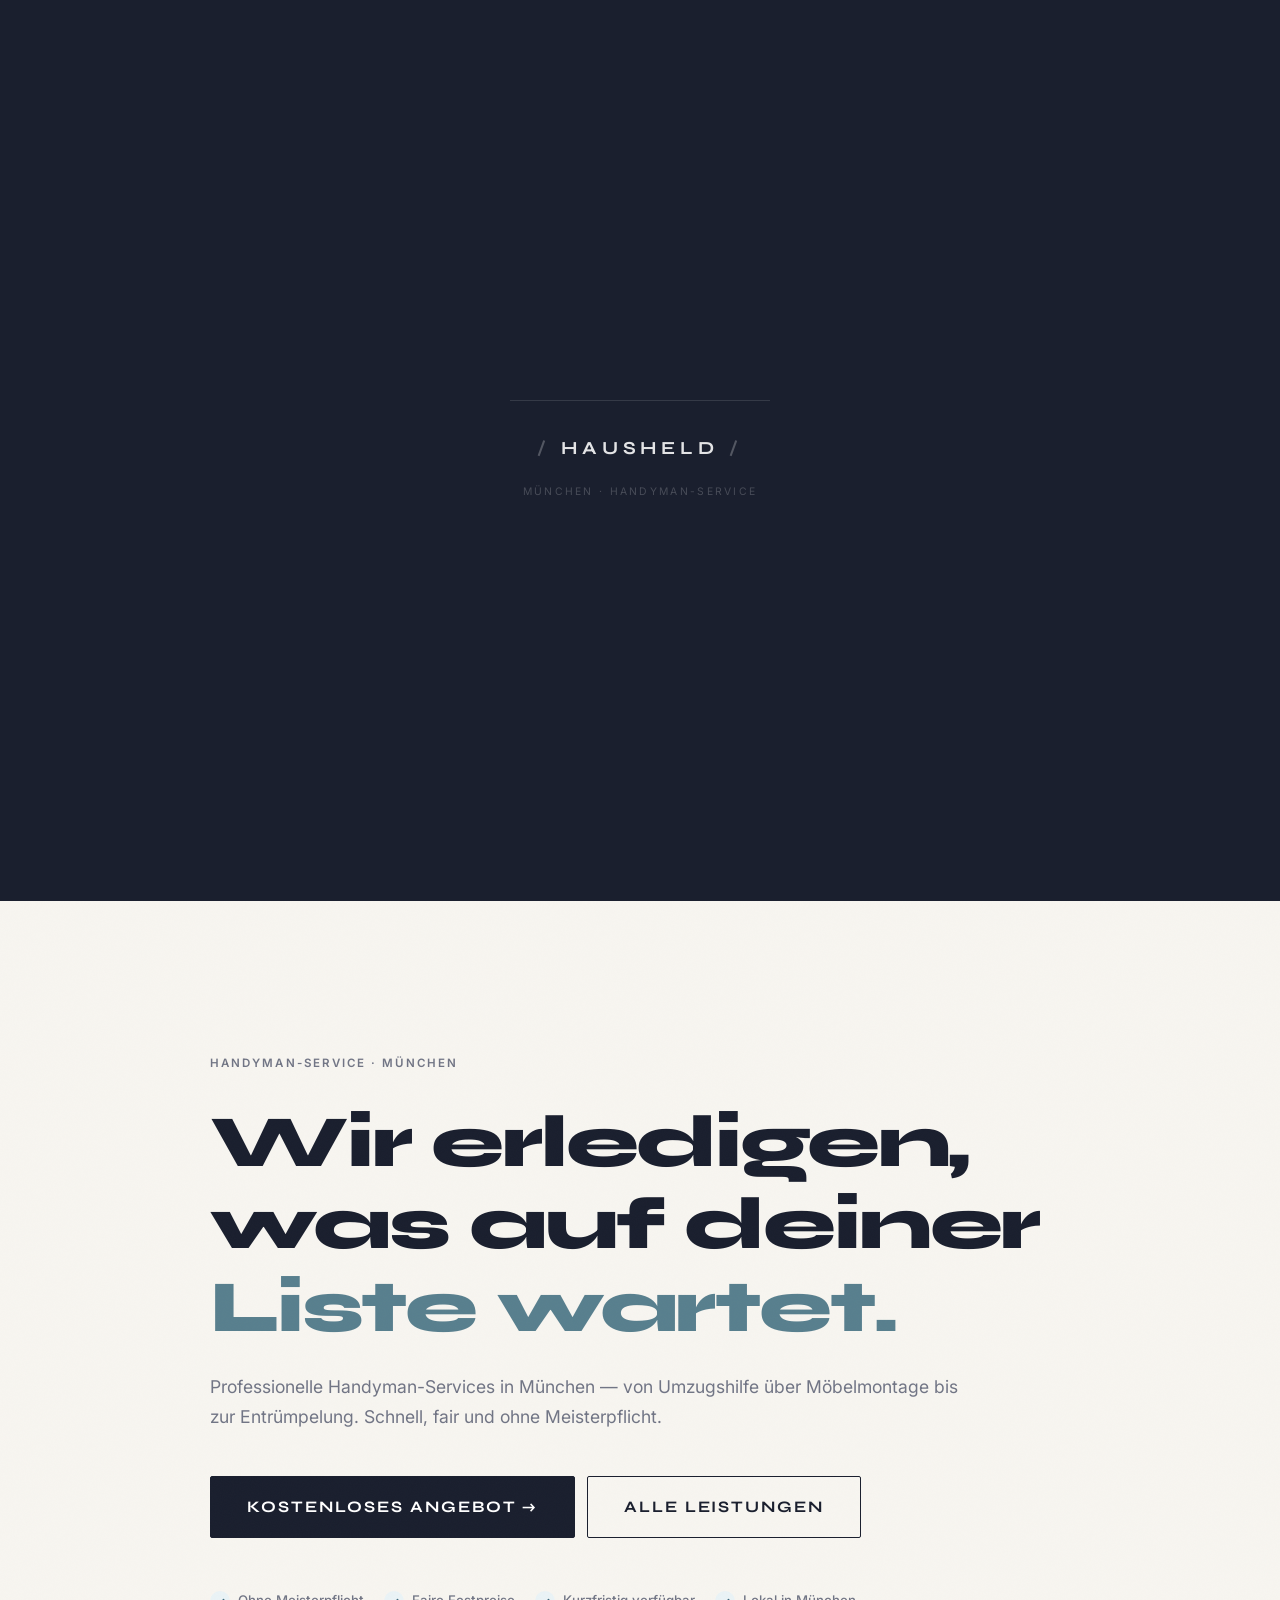
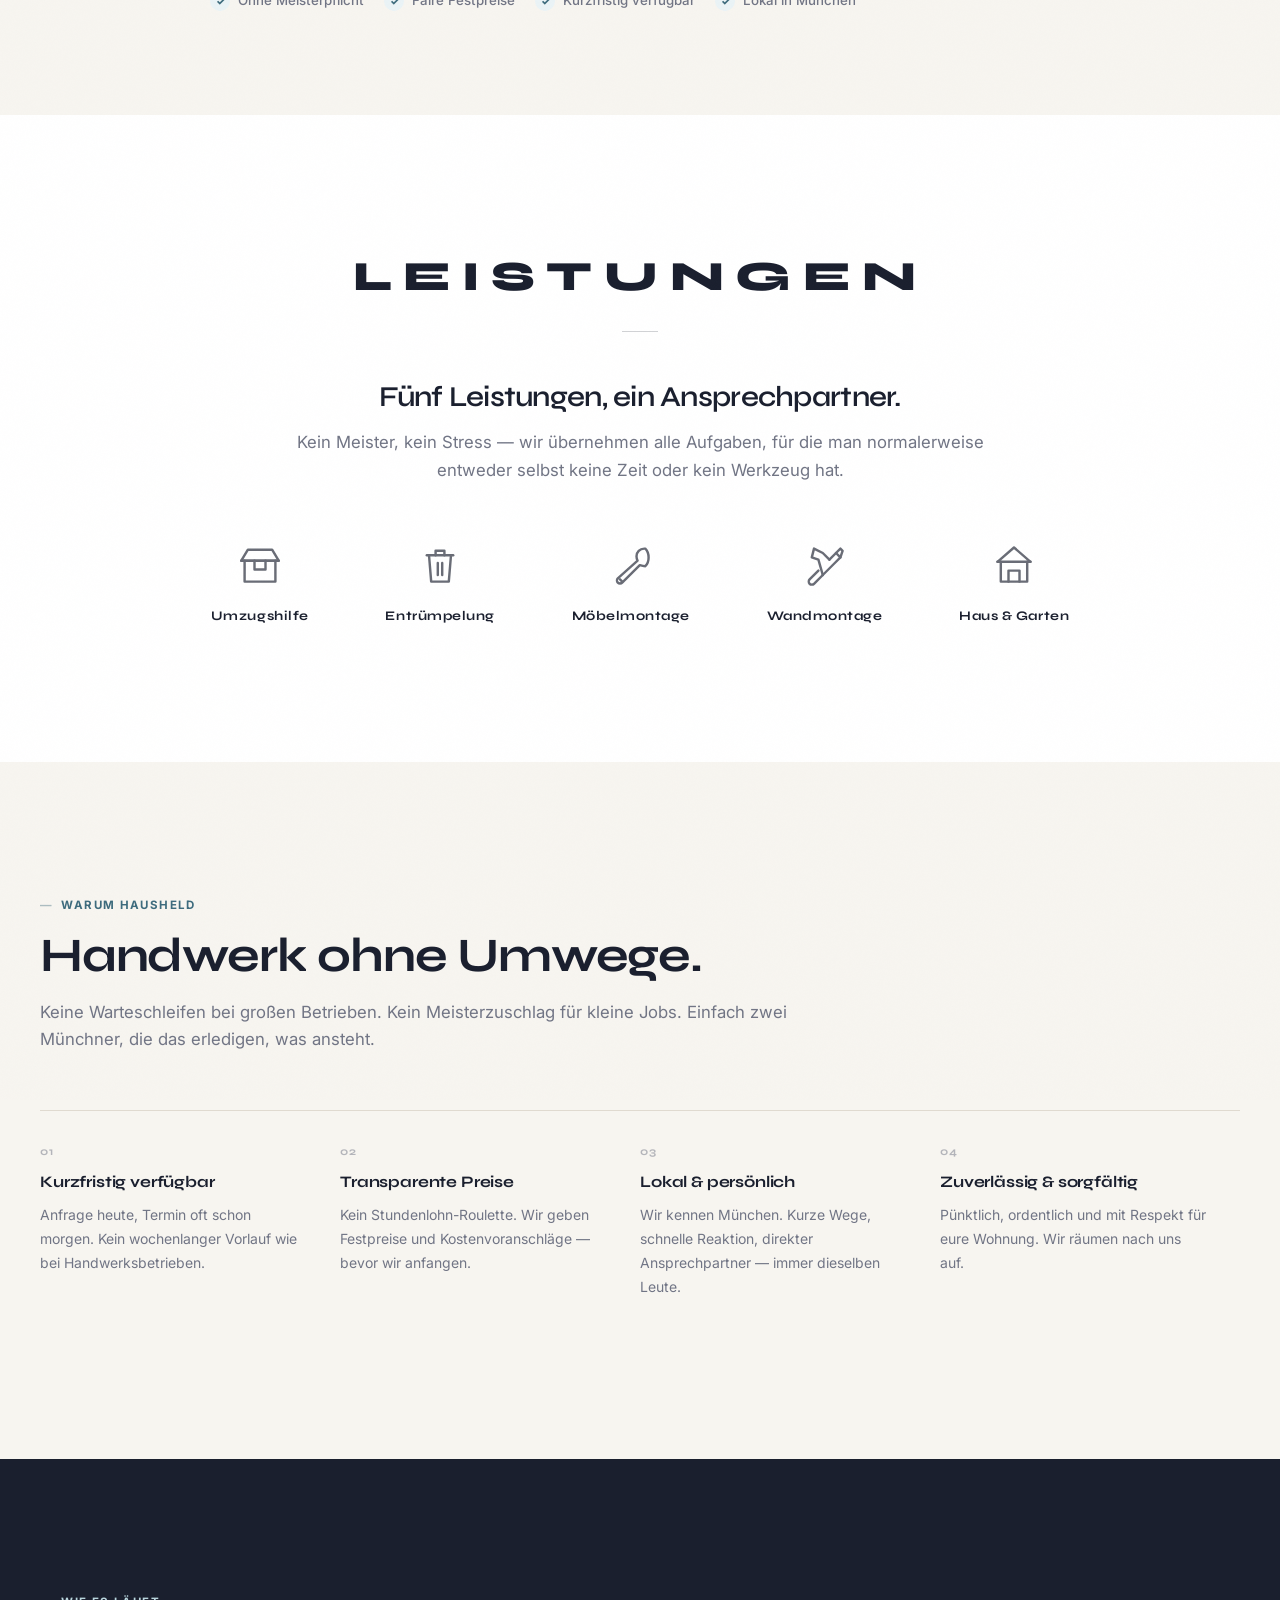
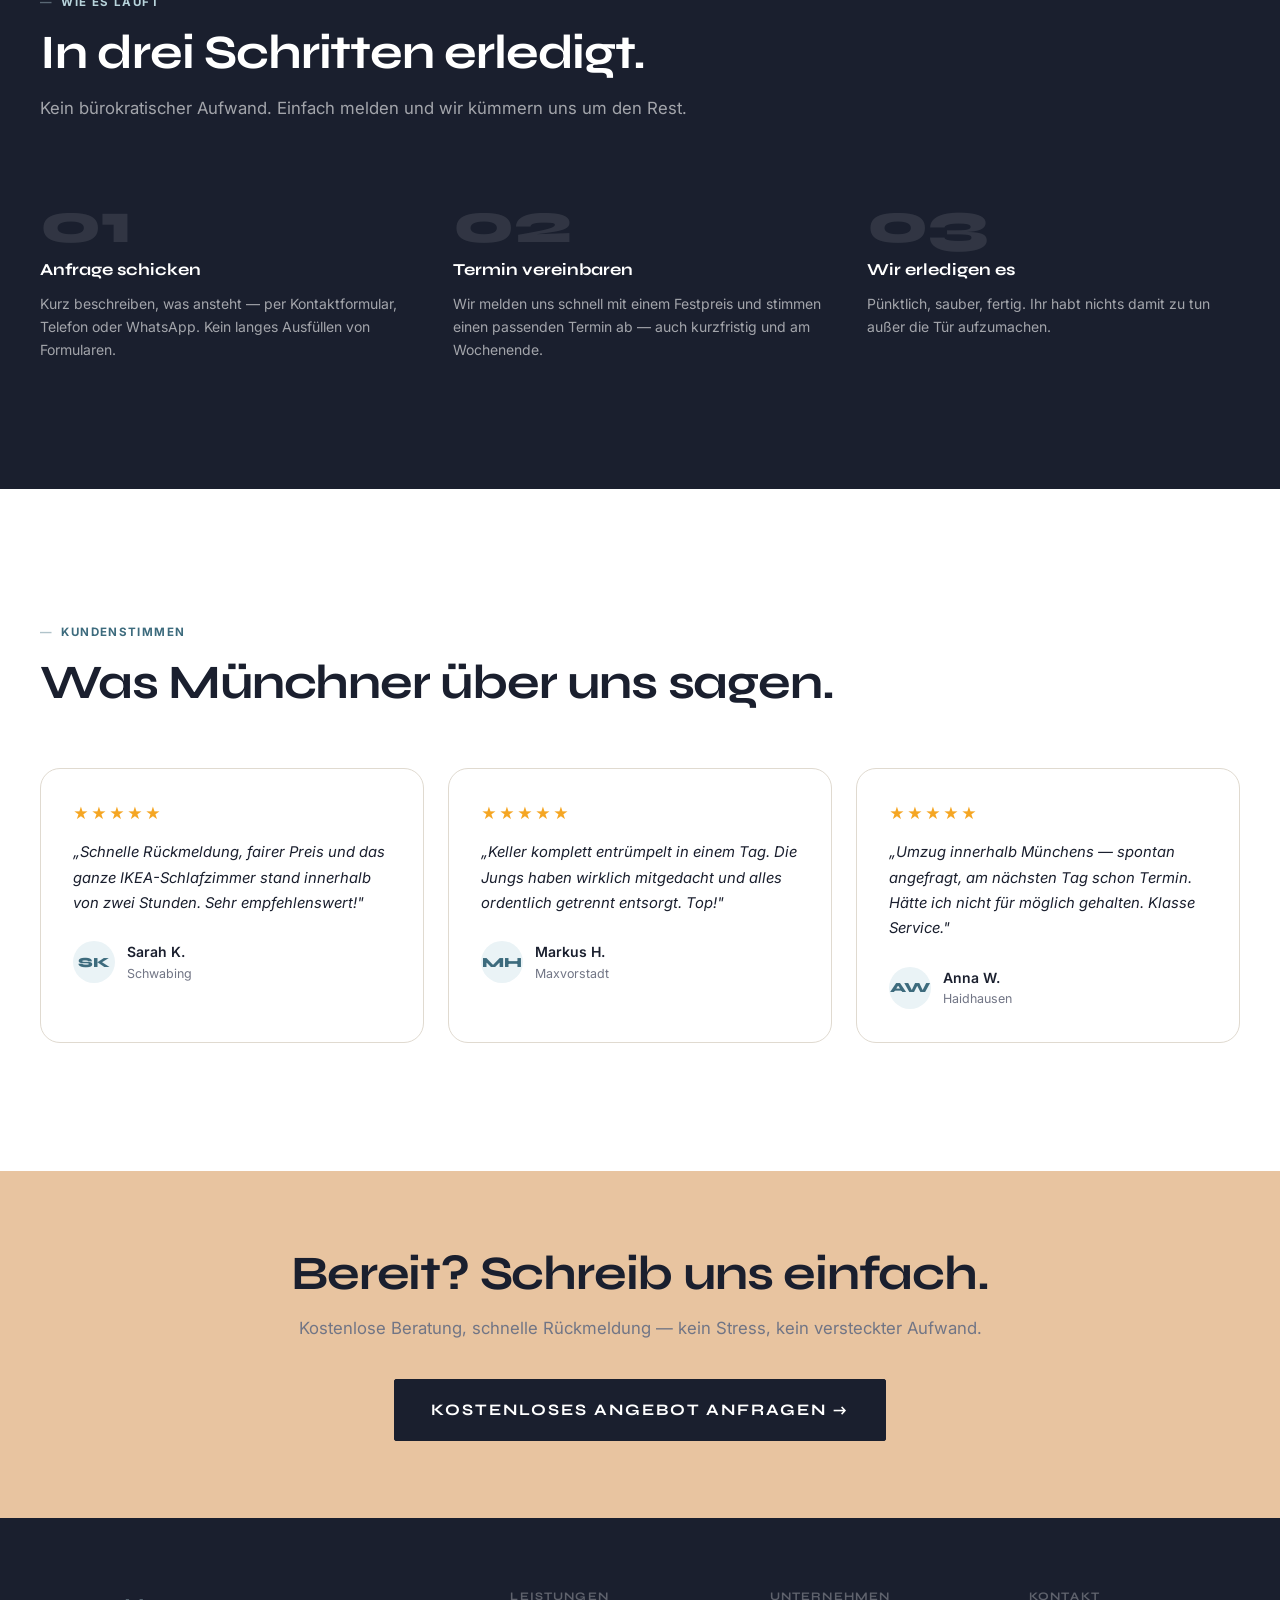
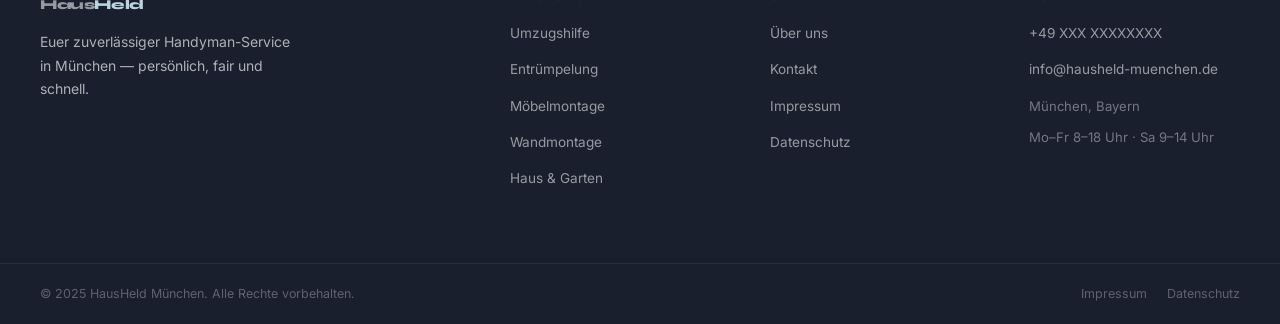
==== commit 501c1df6: "Upgrade intro splash: split-screen exit + letter scramble animation - Screen splits in two halves on" ====
--- a/index.html
+++ b/index.html
@@ -61,7 +61,17 @@
 
 <!-- ── Intro Splash ──────────────────────────────── -->
 <div class="intro" id="intro" aria-hidden="true">
-  <div class="intro__logo">/ Haus<span>Held</span> /</div>
+  <div class="intro__panel intro__panel--top"></div>
+  <div class="intro__panel intro__panel--bottom"></div>
+  <div class="intro__content">
+    <div class="intro__line"></div>
+    <div class="intro__logo">
+      <span class="intro__slash">/</span>
+      <span class="intro__word" id="introWord"></span>
+      <span class="intro__slash">/</span>
+    </div>
+    <div class="intro__sub">München · Handyman-Service</div>
+  </div>
 </div>
 
 <!-- ── Navigation ───────────────────────────────── -->
--- a/css/style.css
+++ b/css/style.css
@@ -1143,37 +1143,73 @@
   position: fixed;
   inset: 0;
   z-index: 10000;
+}
+
+.intro__panel {
+  position: absolute;
+  left: 0; right: 0;
   background: var(--text);
-  display: flex;
+  transition: transform 1s cubic-bezier(0.76, 0, 0.24, 1);
+  will-change: transform;
+}
+.intro__panel--top    { top: 0;    height: 50.5%; }
+.intro__panel--bottom { bottom: 0; height: 50.5%; }
+
+.intro.is-leaving .intro__panel--top    { transform: translateY(-100%); }
+.intro.is-leaving .intro__panel--bottom { transform: translateY(100%); }
+
+.intro__content {
+  position: absolute;
+  inset: 0;
+  display: flex;
+  flex-direction: column;
   align-items: center;
   justify-content: center;
-  transition: opacity 0.7s cubic-bezier(0.76, 0, 0.24, 1),
-              transform 0.9s cubic-bezier(0.76, 0, 0.24, 1);
-}
-
-.intro.is-leaving {
+  z-index: 2;
+  pointer-events: none;
+  transition: opacity 0.2s;
+}
+.intro.is-leaving .intro__content { opacity: 0; }
+
+.intro__line {
+  width: 0;
+  height: 1px;
+  background: rgba(255,255,255,0.12);
+  margin-bottom: 32px;
+  transition: width 0.55s cubic-bezier(0.4, 0, 0.2, 1);
+}
+.intro__line.is-visible { width: min(260px, 38vw); }
+
+.intro__logo {
+  font-family: var(--font-head);
+  font-size: clamp(0.85rem, 1.8vw, 1.15rem);
+  font-weight: 700;
+  letter-spacing: 0.26em;
+  text-transform: uppercase;
+  color: rgba(255,255,255,0.88);
+  display: flex;
+  align-items: center;
+  gap: 0.55em;
   opacity: 0;
-  transform: translateY(-6%);
-  pointer-events: none;
-}
-
-.intro__logo {
-  font-family: var(--font-head);
-  font-size: clamp(1rem, 2.5vw, 1.3rem);
-  font-weight: 700;
+  transform: translateY(6px);
+  transition: opacity 0.45s var(--ease), transform 0.45s var(--ease);
+}
+.intro__logo.is-visible { opacity: 1; transform: translateY(0); }
+
+.intro__slash { color: rgba(255,255,255,0.25); }
+.intro__word  { color: rgba(255,255,255,0.88); min-width: 5.5ch; }
+
+.intro__sub {
+  font-size: 0.65rem;
   letter-spacing: 0.22em;
   text-transform: uppercase;
-  color: rgba(255,255,255,0.85);
+  color: rgba(255,255,255,0.2);
+  margin-top: 20px;
   opacity: 0;
-  transform: translateY(8px);
-  animation: introFadeIn 0.6s 0.3s var(--ease) forwards;
-}
-
-.intro__logo span { color: rgba(255,255,255,0.35); }
-
-@keyframes introFadeIn {
-  to { opacity: 1; transform: translateY(0); }
-}
+  transform: translateY(5px);
+  transition: opacity 0.5s var(--ease), transform 0.5s var(--ease);
+}
+.intro__sub.is-visible { opacity: 1; transform: translateY(0); }
 
 /* ═══════════════════════════════════════════════════
    JS-ENHANCED LAYER
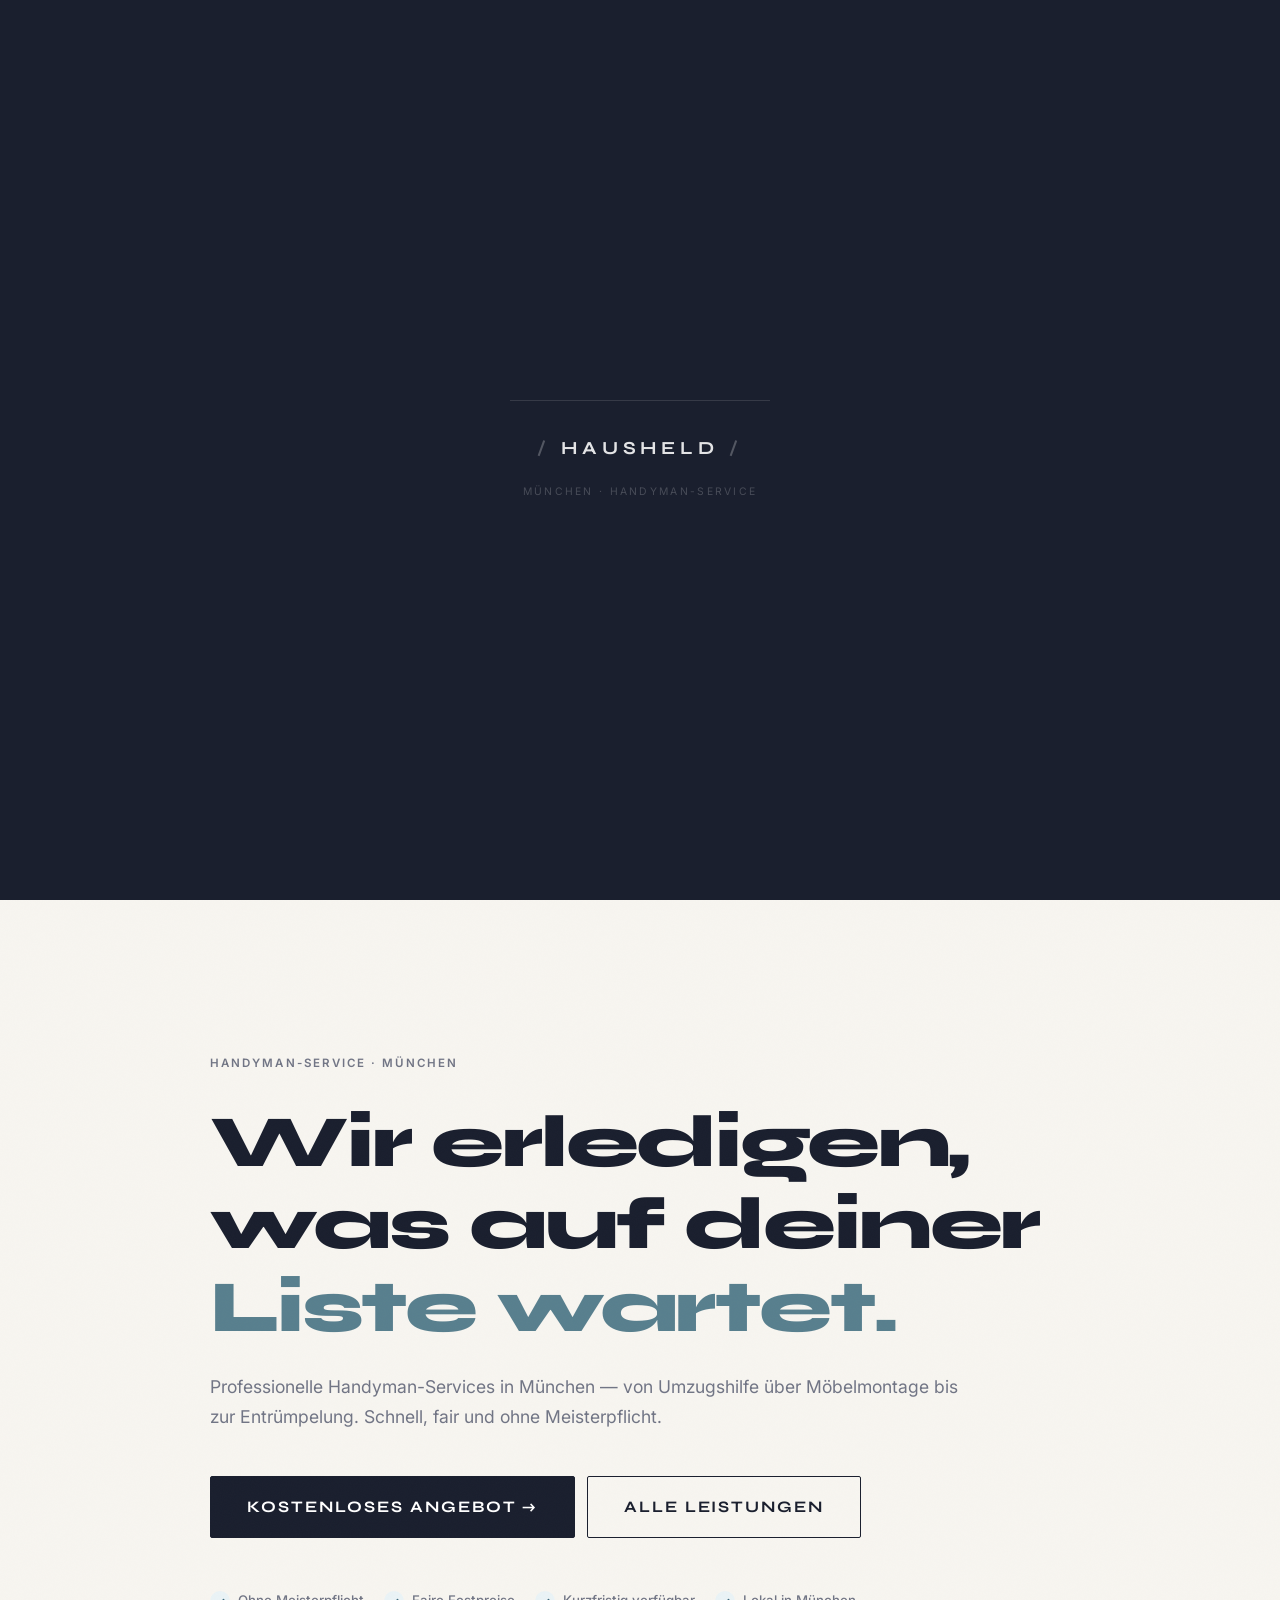
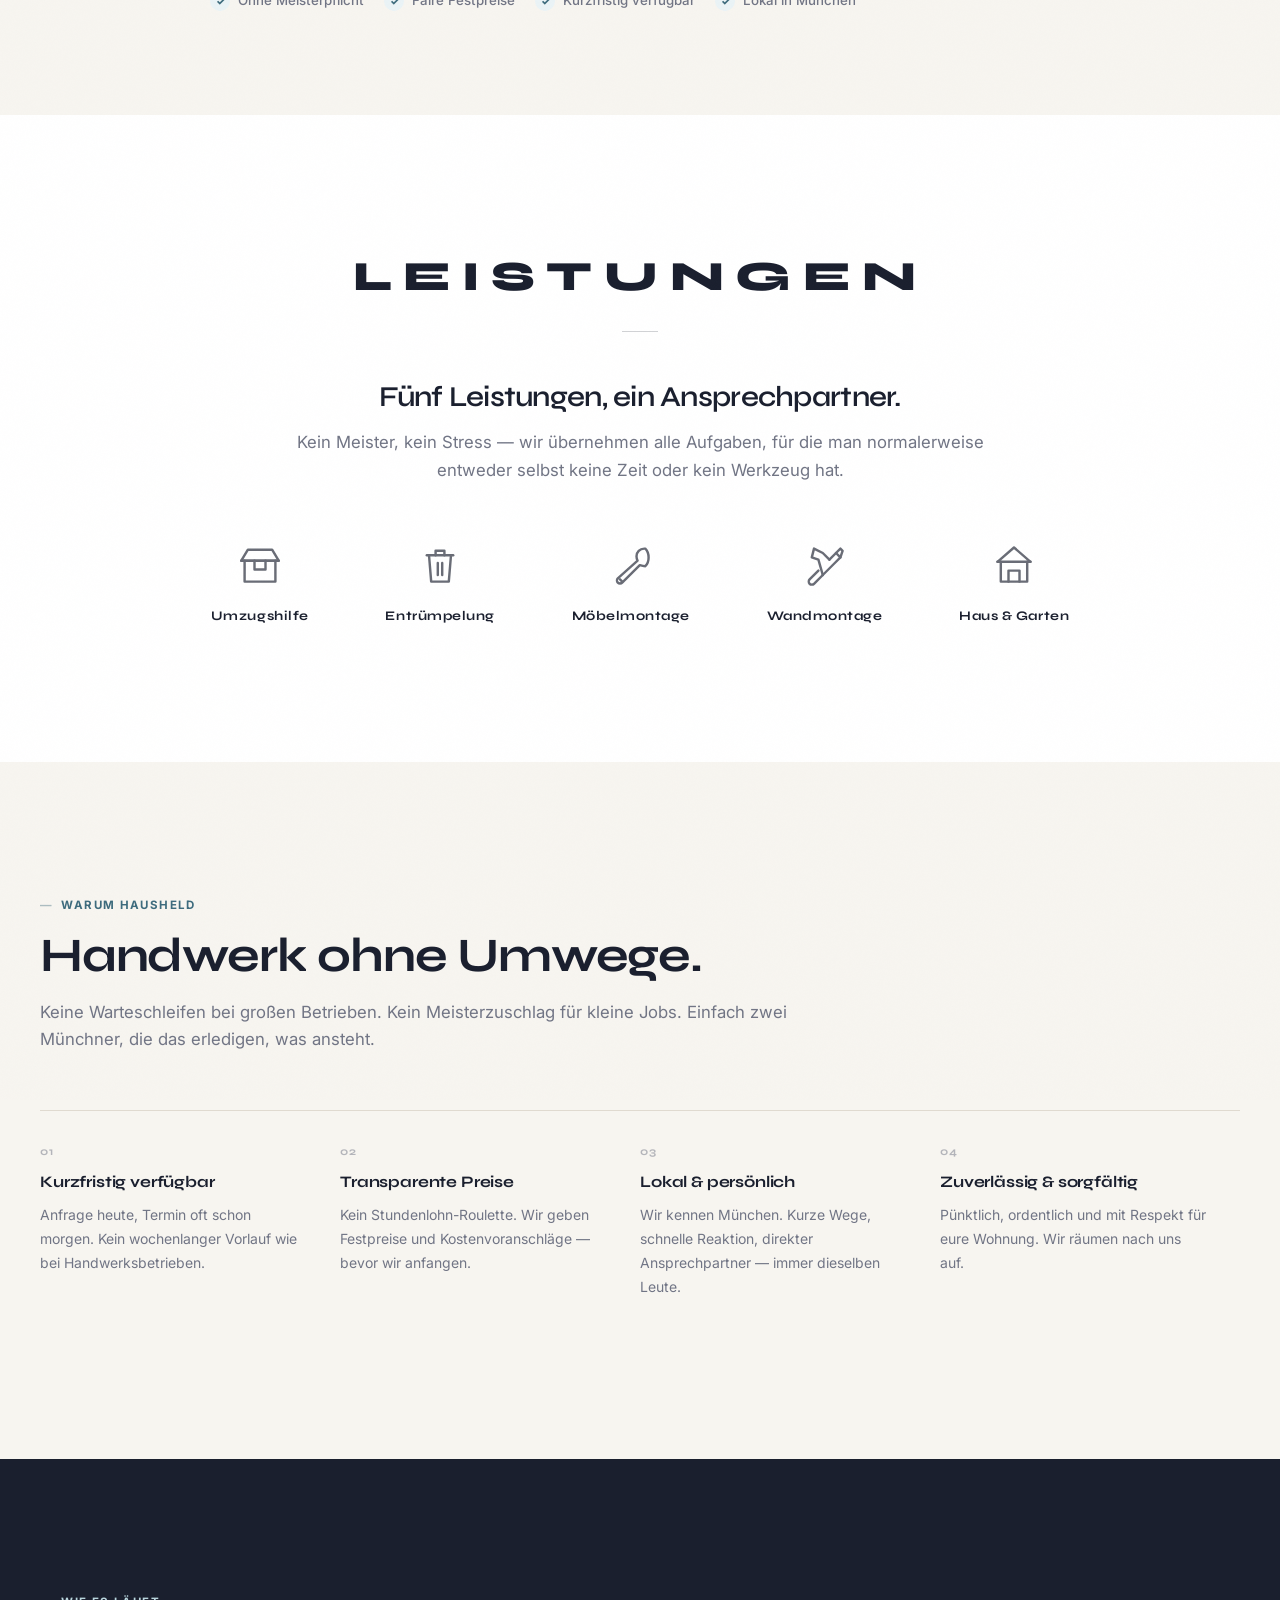
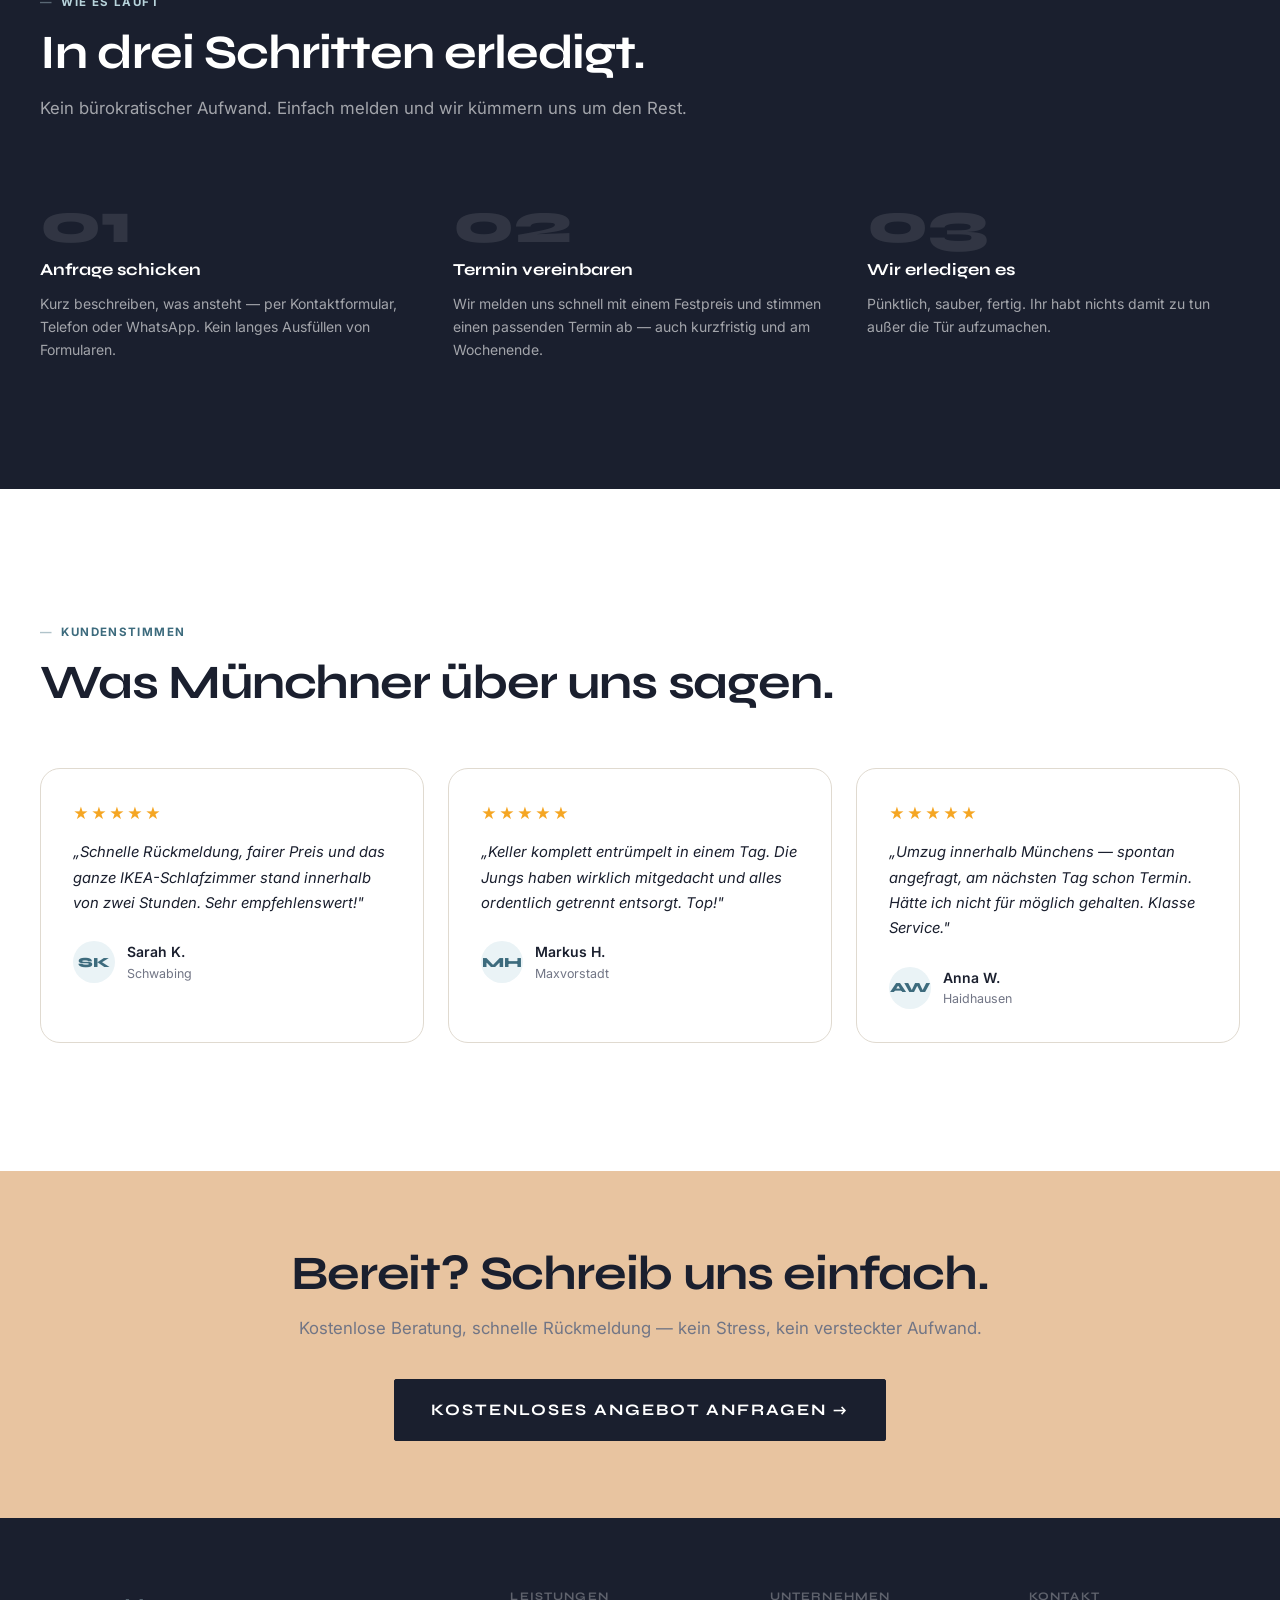
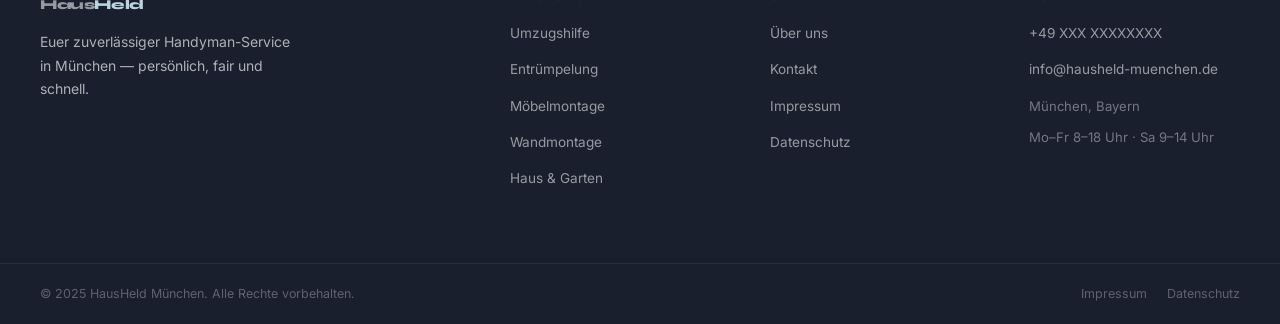
==== commit ca2f8718: "Intro exit: curtain slides up, text blurs out instead of split Co-Authored-By: Claude Sonnet 4.6 <no" ====
--- a/index.html
+++ b/index.html
@@ -61,8 +61,6 @@
 
 <!-- ── Intro Splash ──────────────────────────────── -->
 <div class="intro" id="intro" aria-hidden="true">
-  <div class="intro__panel intro__panel--top"></div>
-  <div class="intro__panel intro__panel--bottom"></div>
   <div class="intro__content">
     <div class="intro__line"></div>
     <div class="intro__logo">
--- a/css/style.css
+++ b/css/style.css
@@ -1143,33 +1143,28 @@
   position: fixed;
   inset: 0;
   z-index: 10000;
-}
-
-.intro__panel {
-  position: absolute;
-  left: 0; right: 0;
   background: var(--text);
+  display: flex;
+  align-items: center;
+  justify-content: center;
   transition: transform 1s cubic-bezier(0.76, 0, 0.24, 1);
   will-change: transform;
 }
-.intro__panel--top    { top: 0;    height: 50.5%; }
-.intro__panel--bottom { bottom: 0; height: 50.5%; }
-
-.intro.is-leaving .intro__panel--top    { transform: translateY(-100%); }
-.intro.is-leaving .intro__panel--bottom { transform: translateY(100%); }
+
+.intro.is-leaving { transform: translateY(-100%); }
 
 .intro__content {
-  position: absolute;
-  inset: 0;
   display: flex;
   flex-direction: column;
   align-items: center;
-  justify-content: center;
-  z-index: 2;
   pointer-events: none;
-  transition: opacity 0.2s;
-}
-.intro.is-leaving .intro__content { opacity: 0; }
+  transition: filter 0.75s var(--ease), opacity 0.6s var(--ease);
+}
+
+.intro.is-leaving .intro__content {
+  filter: blur(14px);
+  opacity: 0;
+}
 
 .intro__line {
   width: 0;
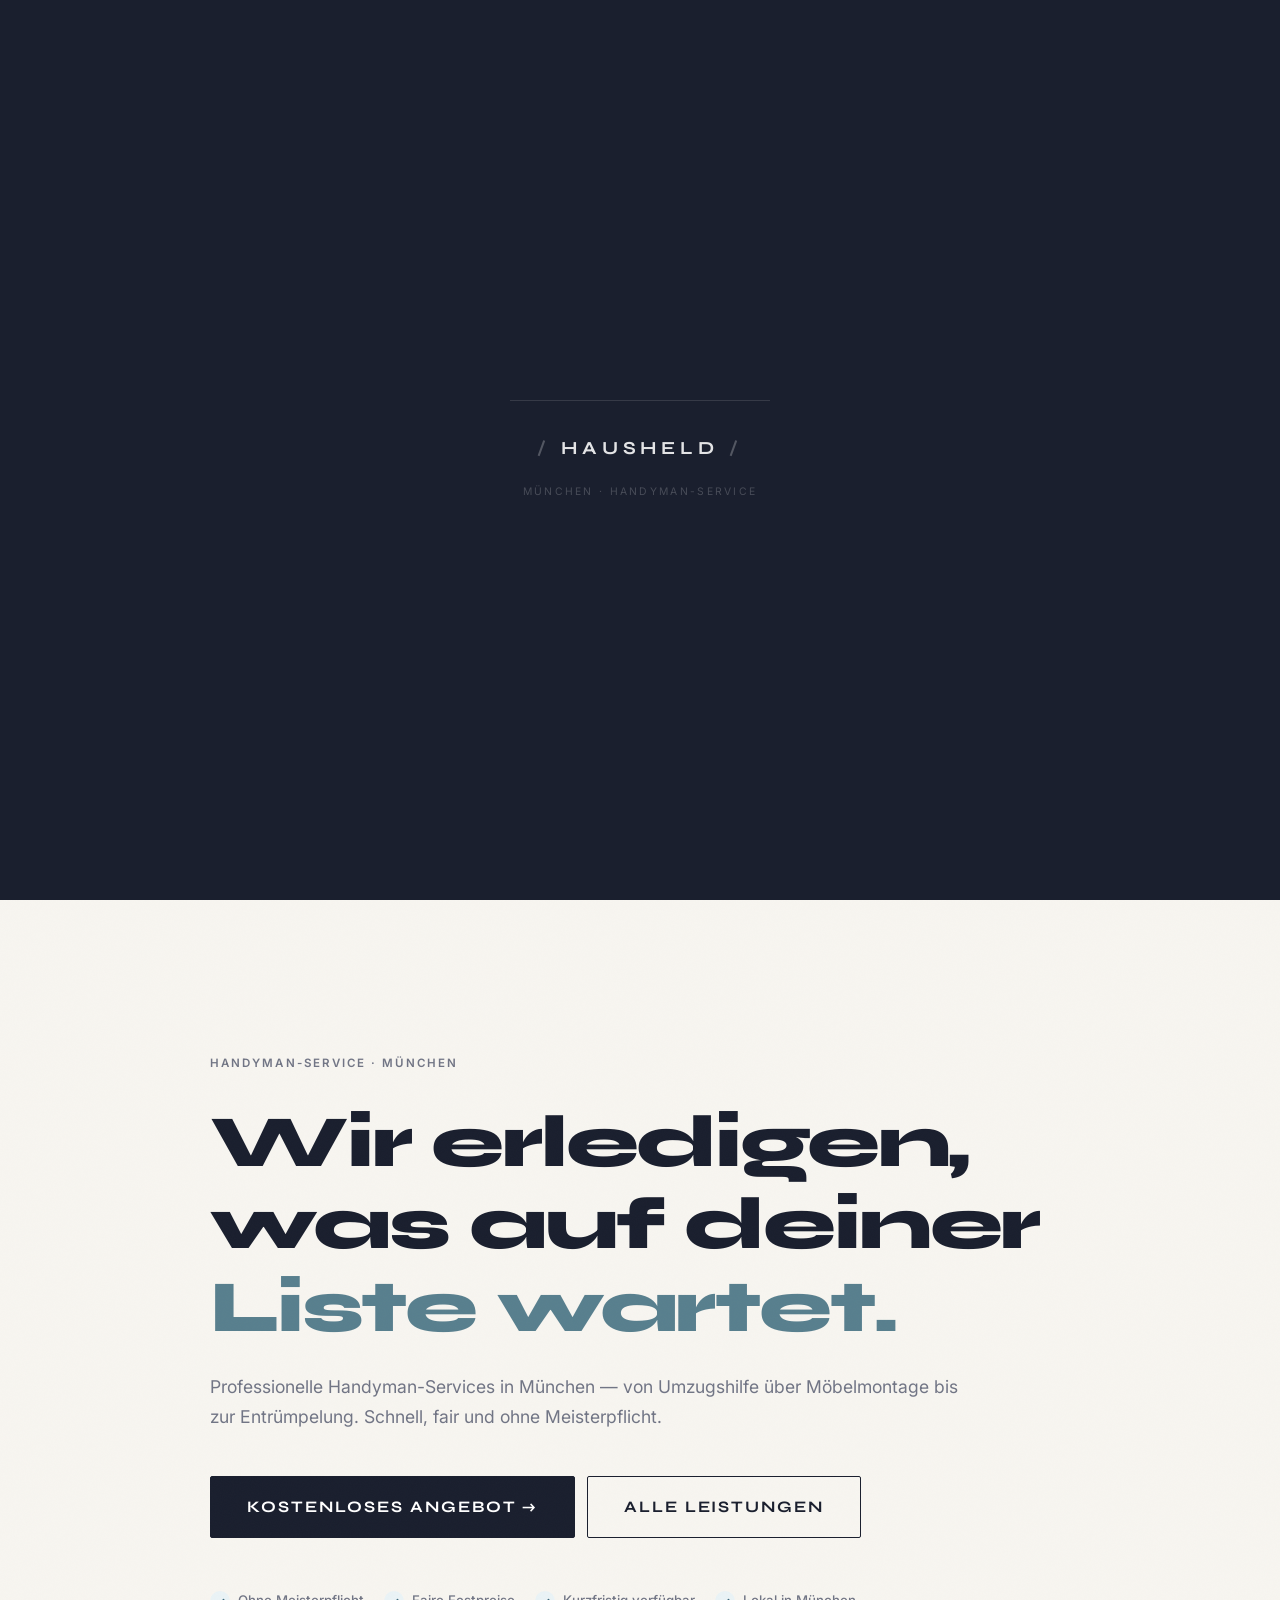
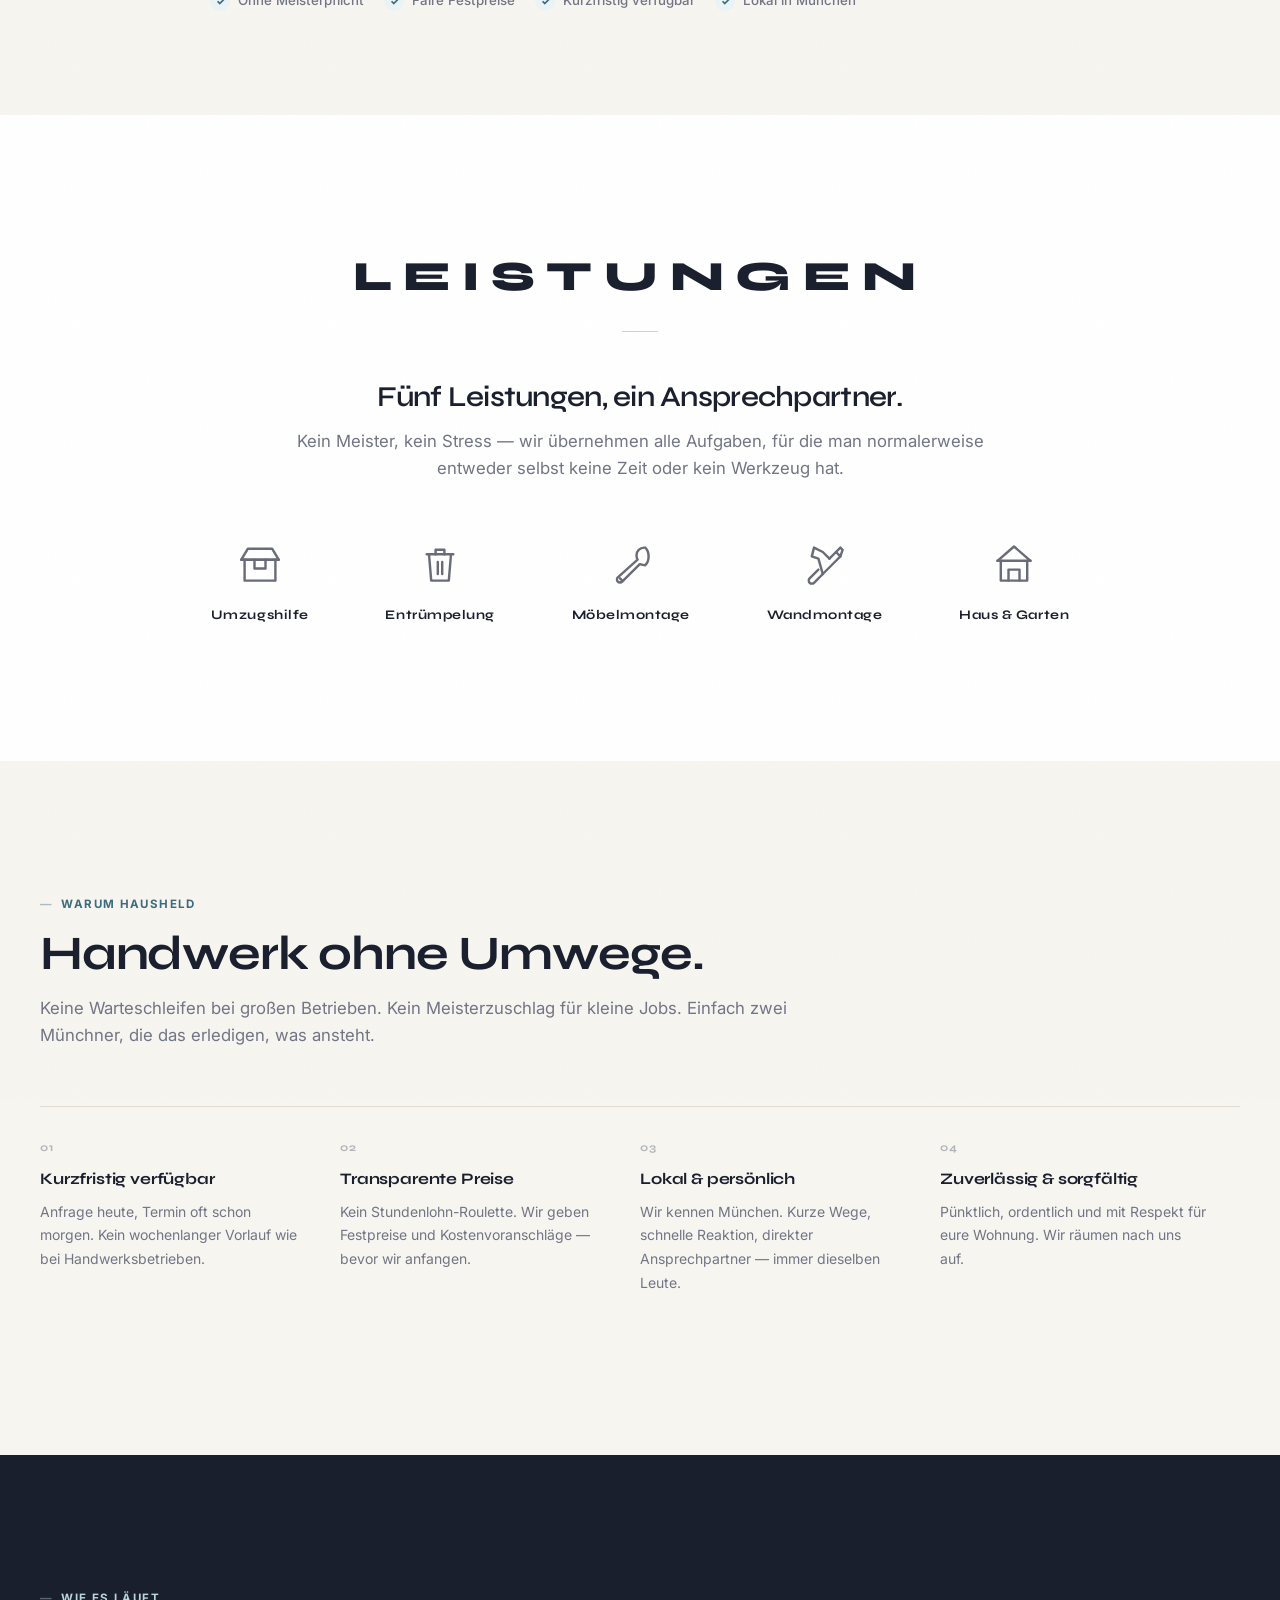
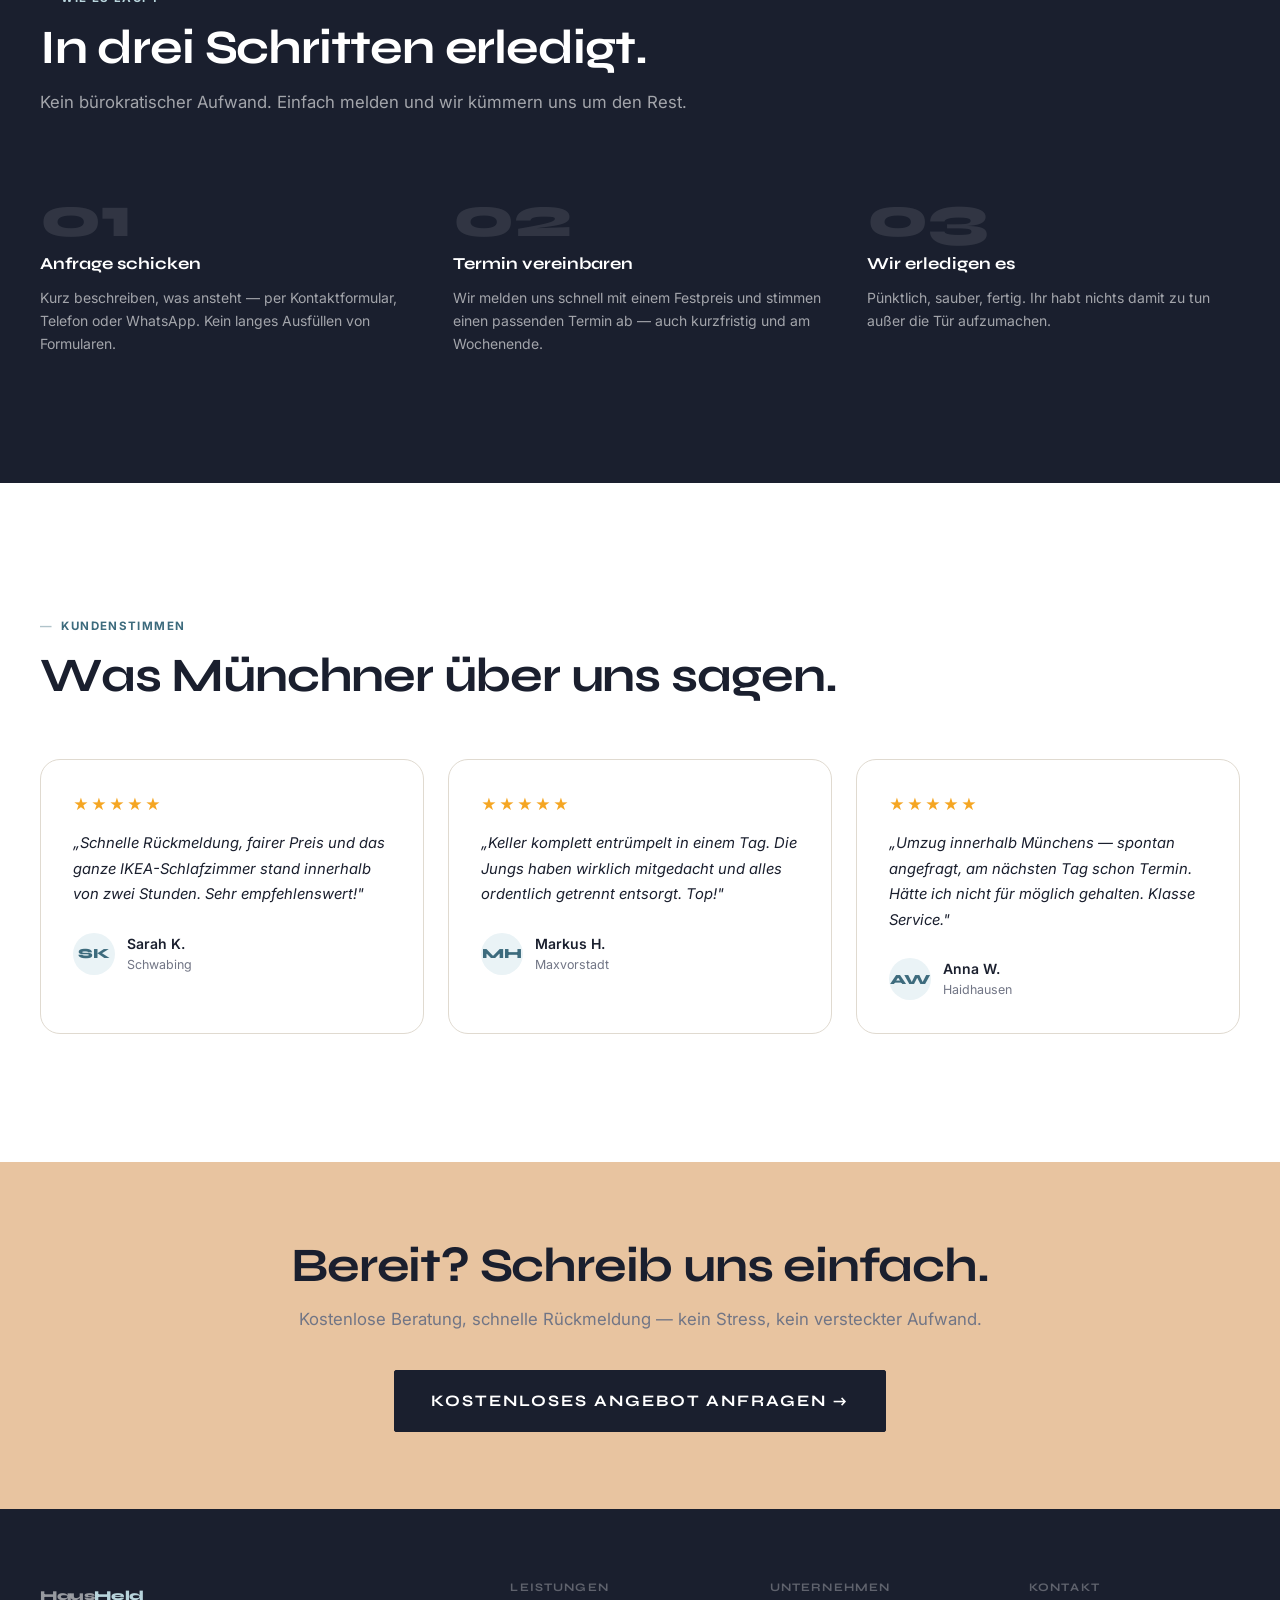
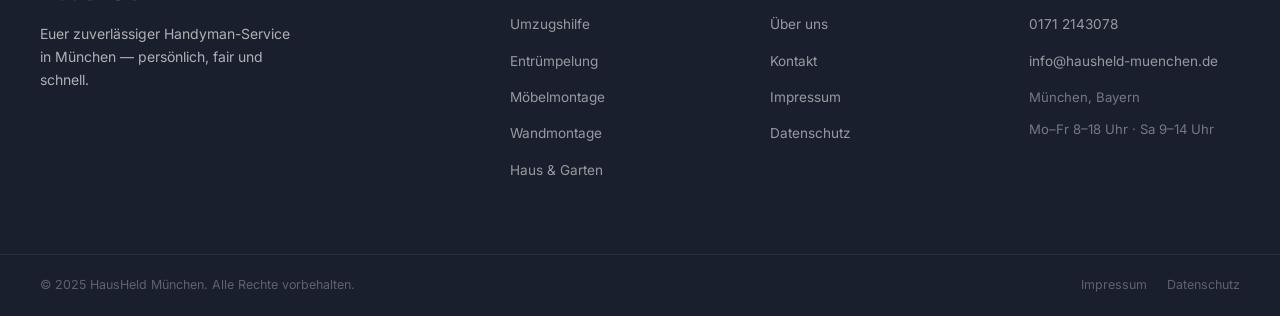
==== commit d66756f0: "Add real phone number across all pages Replace placeholder +49-XXX-XXXXXXX with 0171 2143078.  Co-Au" ====
--- a/index.html
+++ b/index.html
@@ -27,7 +27,7 @@
     "name": "HausHeld München",
     "description": "Professionelle Handyman-Dienstleistungen in München: Umzugshilfe, Entrümpelung, Möbelmontage, Wandmontage und Haus- & Gartenpflege.",
     "url": "https://hausheld-muenchen.de",
-    "telephone": "+49-XXX-XXXXXXX",
+    "telephone": "+491712143078",
     "email": "info@hausheld-muenchen.de",
     "address": {
       "@type": "PostalAddress",
@@ -94,7 +94,7 @@
     <li><a href="kontakt.html">Kontakt</a></li>
   </ul>
   <div class="nav__overlay-contact">
-    <a href="tel:+49XXXXXXXXX">+49 XXX XXXXXXXX</a>
+    <a href="tel:+491712143078">0171 2143078</a>
     <a href="mailto:info@hausheld-muenchen.de">info@hausheld-muenchen.de</a>
   </div>
 </nav>
@@ -397,7 +397,7 @@
     <div class="footer__col">
       <h4>Kontakt</h4>
       <ul>
-        <li><a href="tel:+49XXXXXXXXX">+49 XXX XXXXXXXX</a></li>
+        <li><a href="tel:+491712143078">0171 2143078</a></li>
         <li><a href="mailto:info@hausheld-muenchen.de">info@hausheld-muenchen.de</a></li>
         <li style="color: rgba(255,255,255,.4); font-size:.82rem; margin-top:4px;">München, Bayern</li>
         <li style="color: rgba(255,255,255,.4); font-size:.82rem;">Mo–Fr 8–18 Uhr · Sa 9–14 Uhr</li>
--- a/css/style.css
+++ b/css/style.css
@@ -460,14 +460,36 @@
   text-align: center;
   color: var(--text);
   margin-bottom: 20px;
+  transform: scaleX(0);
+  transform-origin: center;
+  opacity: 0;
+  transition:
+    transform 1.4s cubic-bezier(0.16, 1, 0.3, 1),
+    opacity   0.7s ease;
+}
+
+.display-title.is-visible {
+  transform: scaleX(1);
+  opacity: 1;
 }
 
 .display-rule {
   width: 36px;
   height: 1px;
   background: var(--text);
+  opacity: 0;
+  margin: 0 auto 48px;
+  transform: scaleX(0);
+  transform-origin: center;
+  transition:
+    transform 0.55s cubic-bezier(0.16, 1, 0.3, 1),
+    opacity   0.4s ease;
+  transition-delay: 0.8s;
+}
+
+.display-rule.is-visible {
   opacity: 0.2;
-  margin: 0 auto 48px;
+  transform: scaleX(1);
 }
 
 .section-header { margin-bottom: 56px; }
@@ -1307,24 +1329,36 @@
   transform: translateY(0);
 }
 
-/* ── Split Text ───────────────────────────────────── */
+/* ── Heading Wave Reveal ──────────────────────────── */
 
 .anim-wrap {
   display: inline-block;
   overflow: hidden;
   vertical-align: bottom;
-  line-height: 1.2;
-}
-
-.anim-word {
+  line-height: 1.15;
+}
+
+.anim-space {
   display: inline-block;
-  transform: translateY(105%);
+  width: 0.28em;
+}
+
+.anim-word-group {
+  display: inline-block;
+  white-space: nowrap;
+}
+
+.anim-char {
+  display: inline-block;
+  transform: translateY(115%) rotate(4deg);
   opacity: 0;
-  transition: transform 0.65s var(--ease), opacity 0.65s var(--ease);
-}
-
-.anim-word.is-visible {
-  transform: translateY(0);
+  transition:
+    transform 0.65s cubic-bezier(0.16, 1, 0.3, 1),
+    opacity   0.4s ease;
+}
+
+.anim-char.is-visible {
+  transform: translateY(0) rotate(0deg);
   opacity: 1;
 }
 
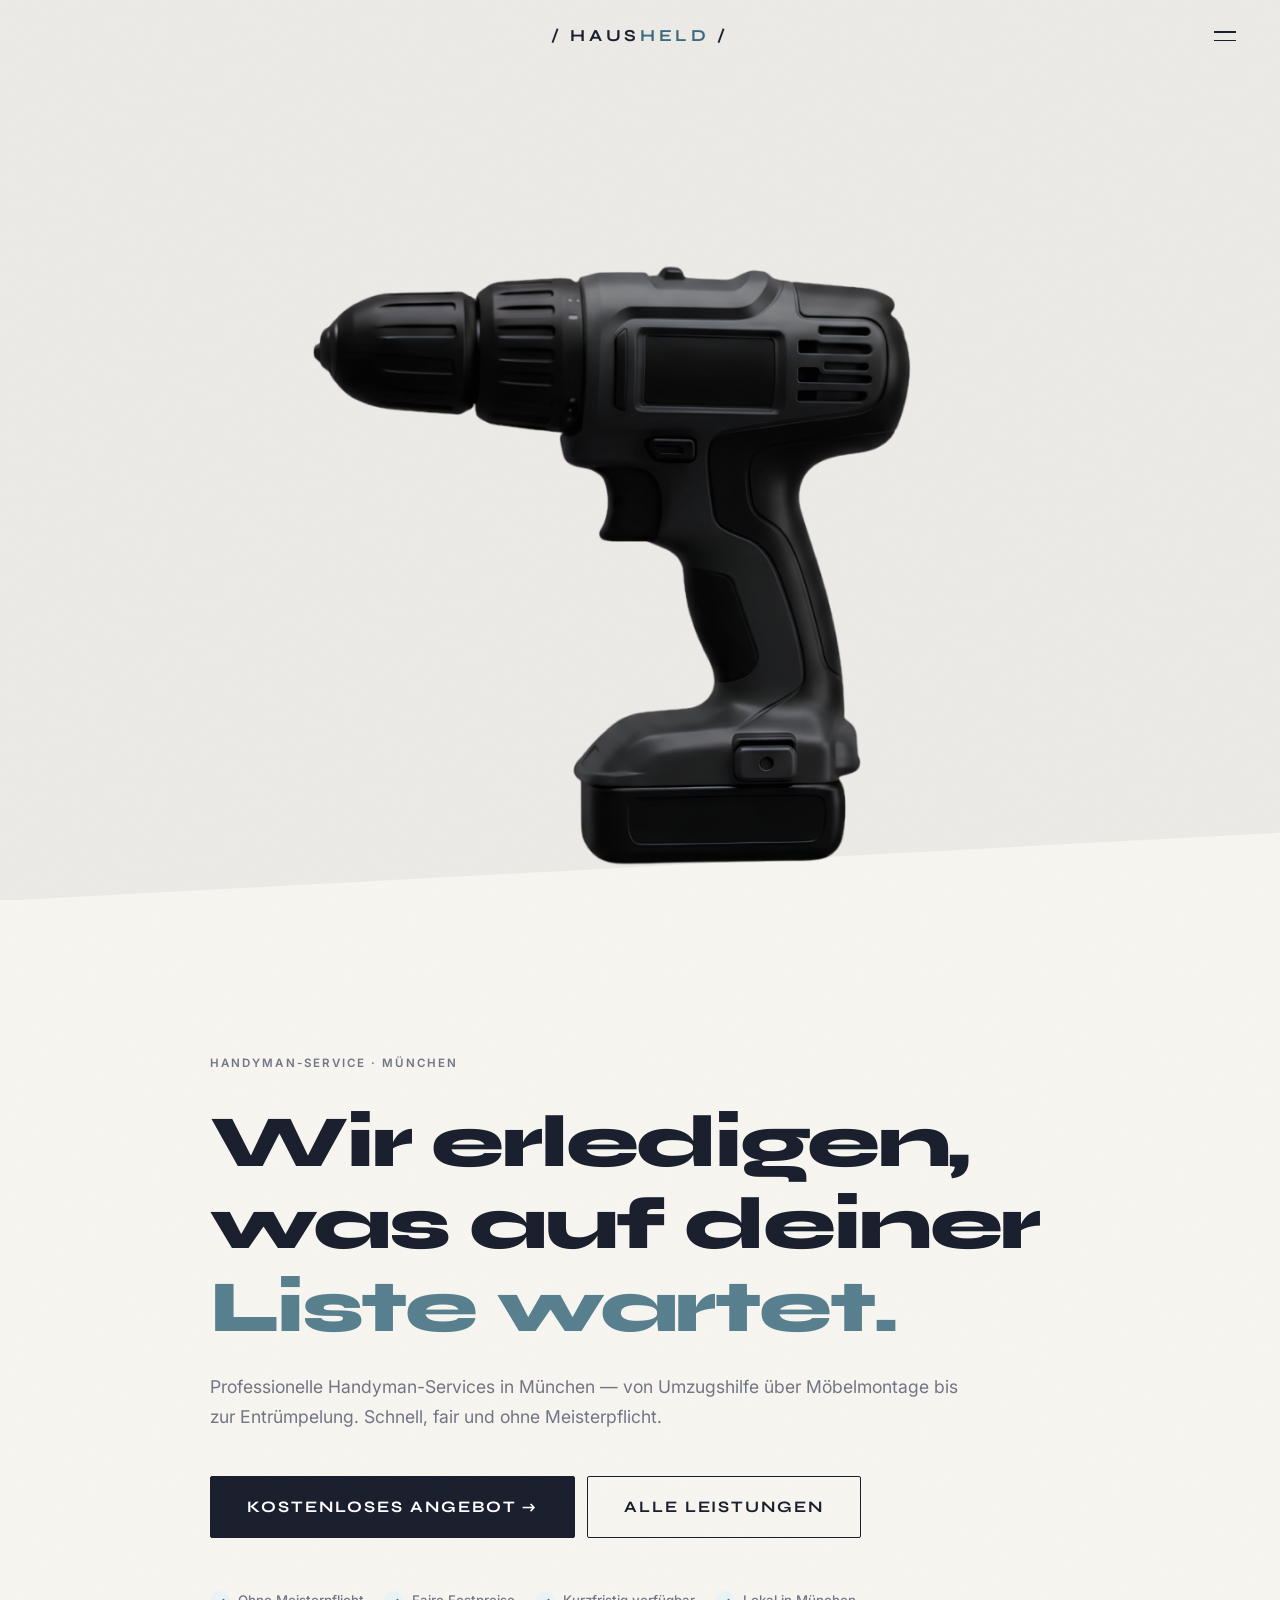
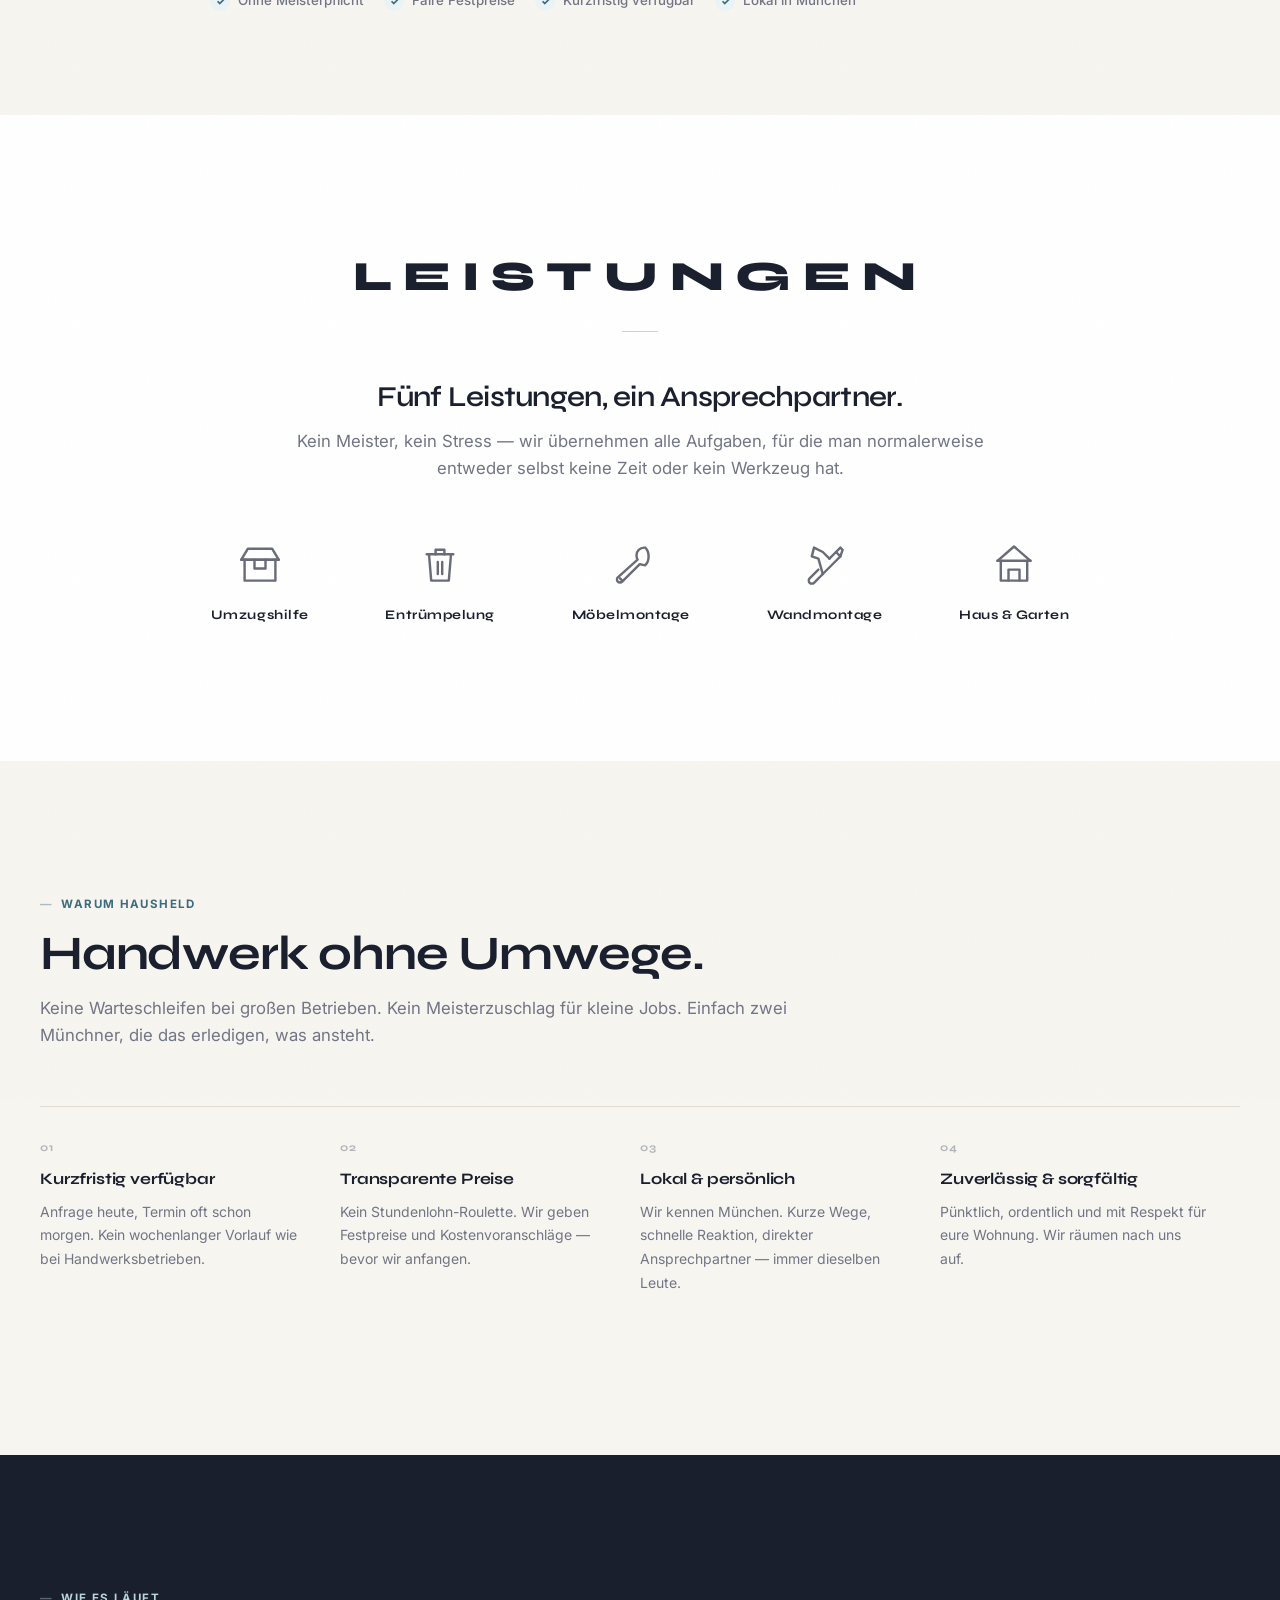
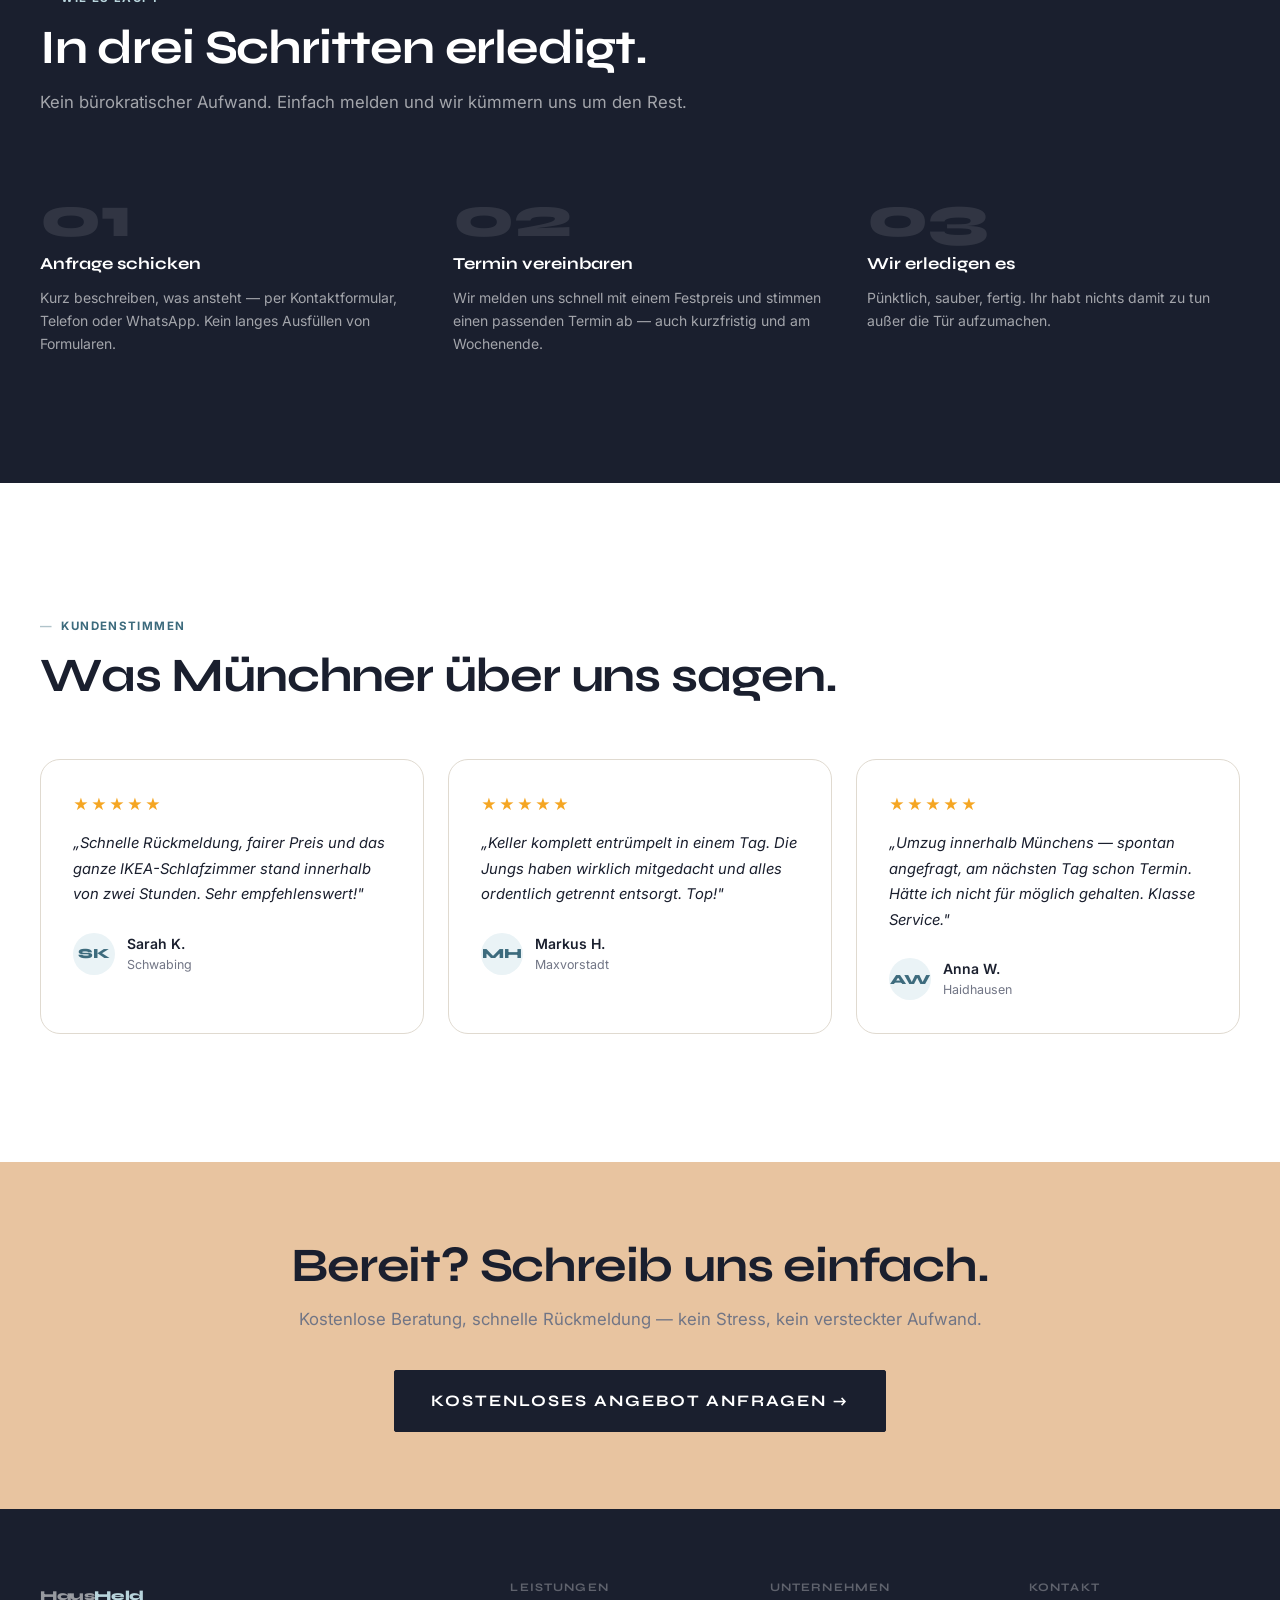
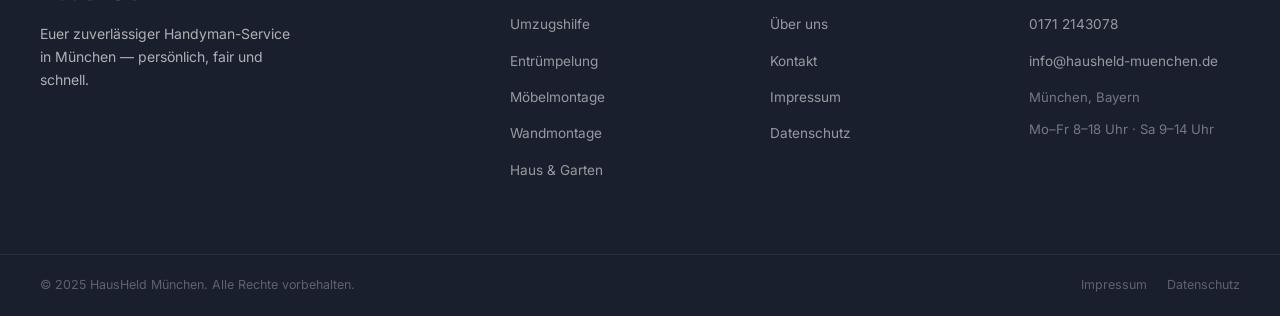
==== commit 6e5cc491: "Add hammer favicon to all pages Co-Authored-By: Claude Sonnet 4.6 <noreply@anthropic.com>" ====
--- a/index.html
+++ b/index.html
@@ -56,6 +56,7 @@
   <link rel="preconnect" href="https://fonts.gstatic.com" crossorigin>
   <link href="https://fonts.googleapis.com/css2?family=Syne:wght@400;600;700;800&family=Inter:wght@300;400;500;600&display=swap" rel="stylesheet">
   <link rel="stylesheet" href="css/style.css">
+  <link rel="icon" type="image/svg+xml" href="favicon.svg">
 </head>
 <body>
 
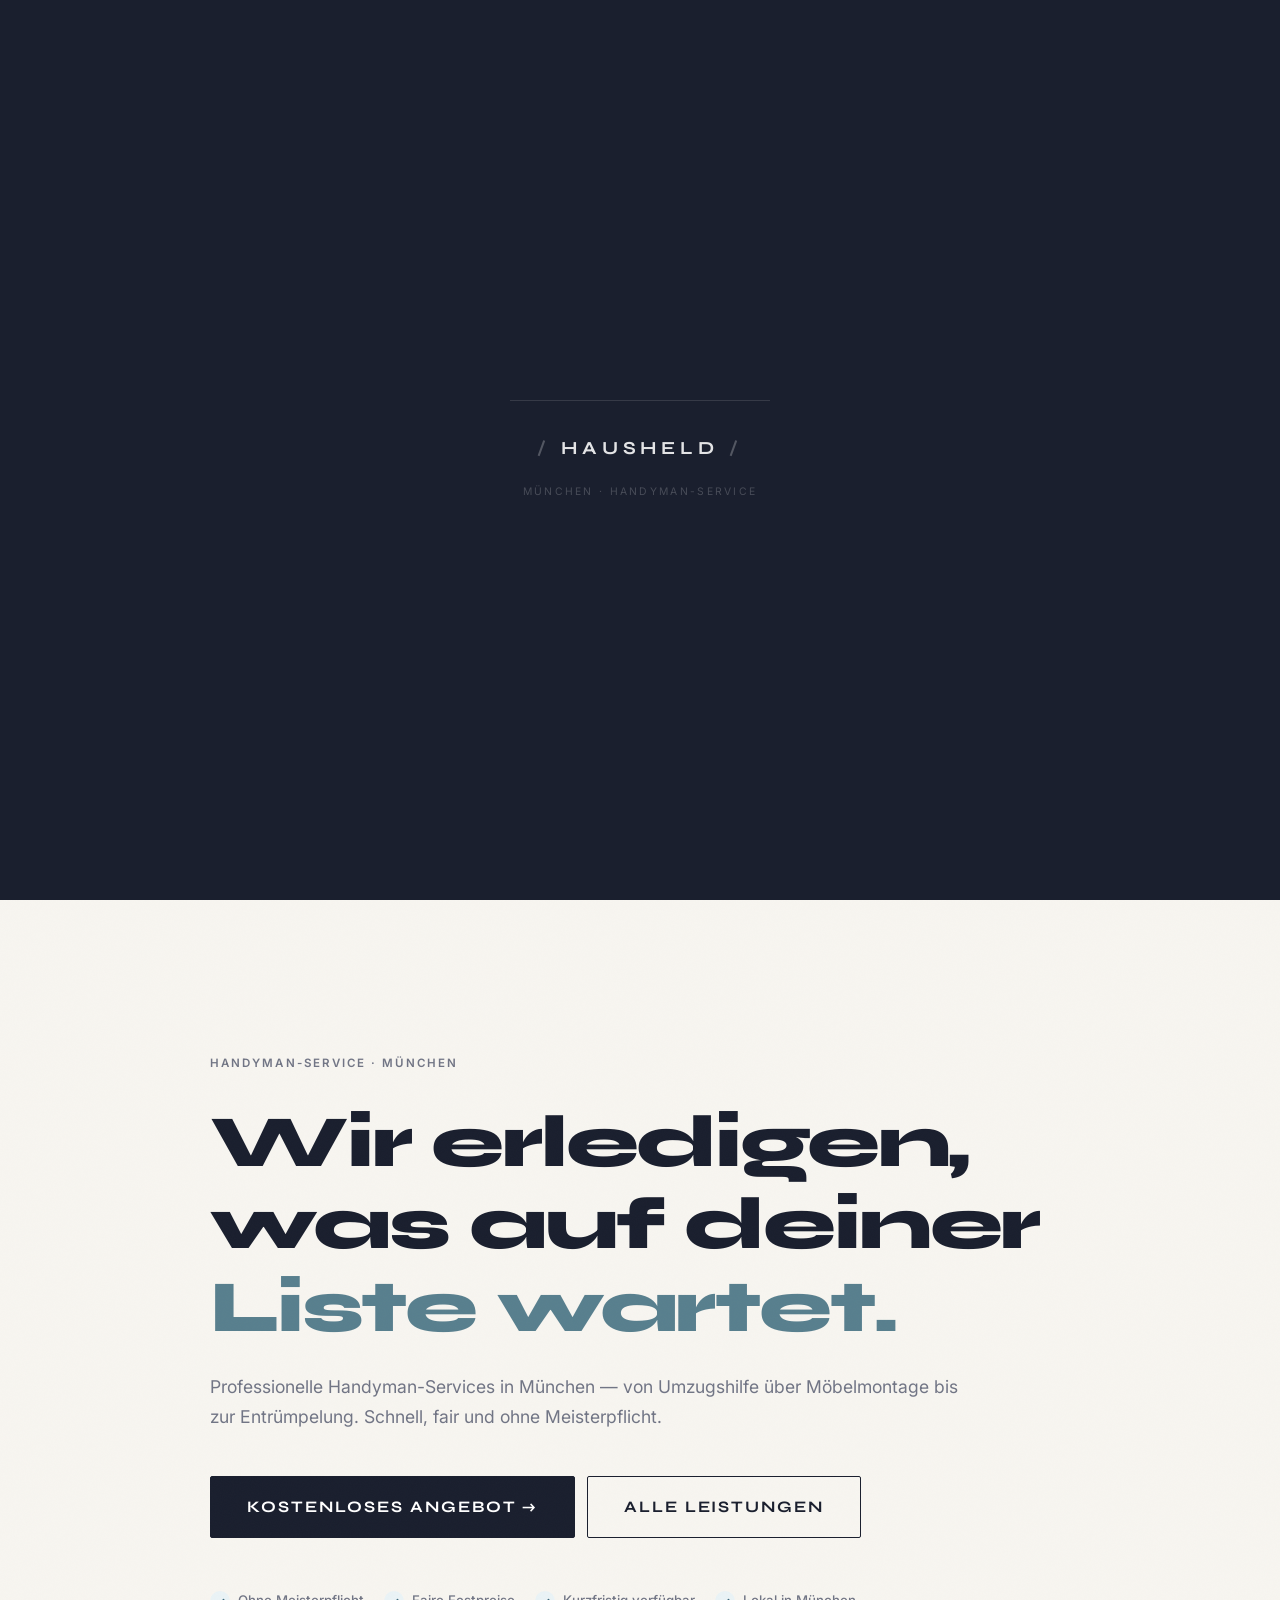
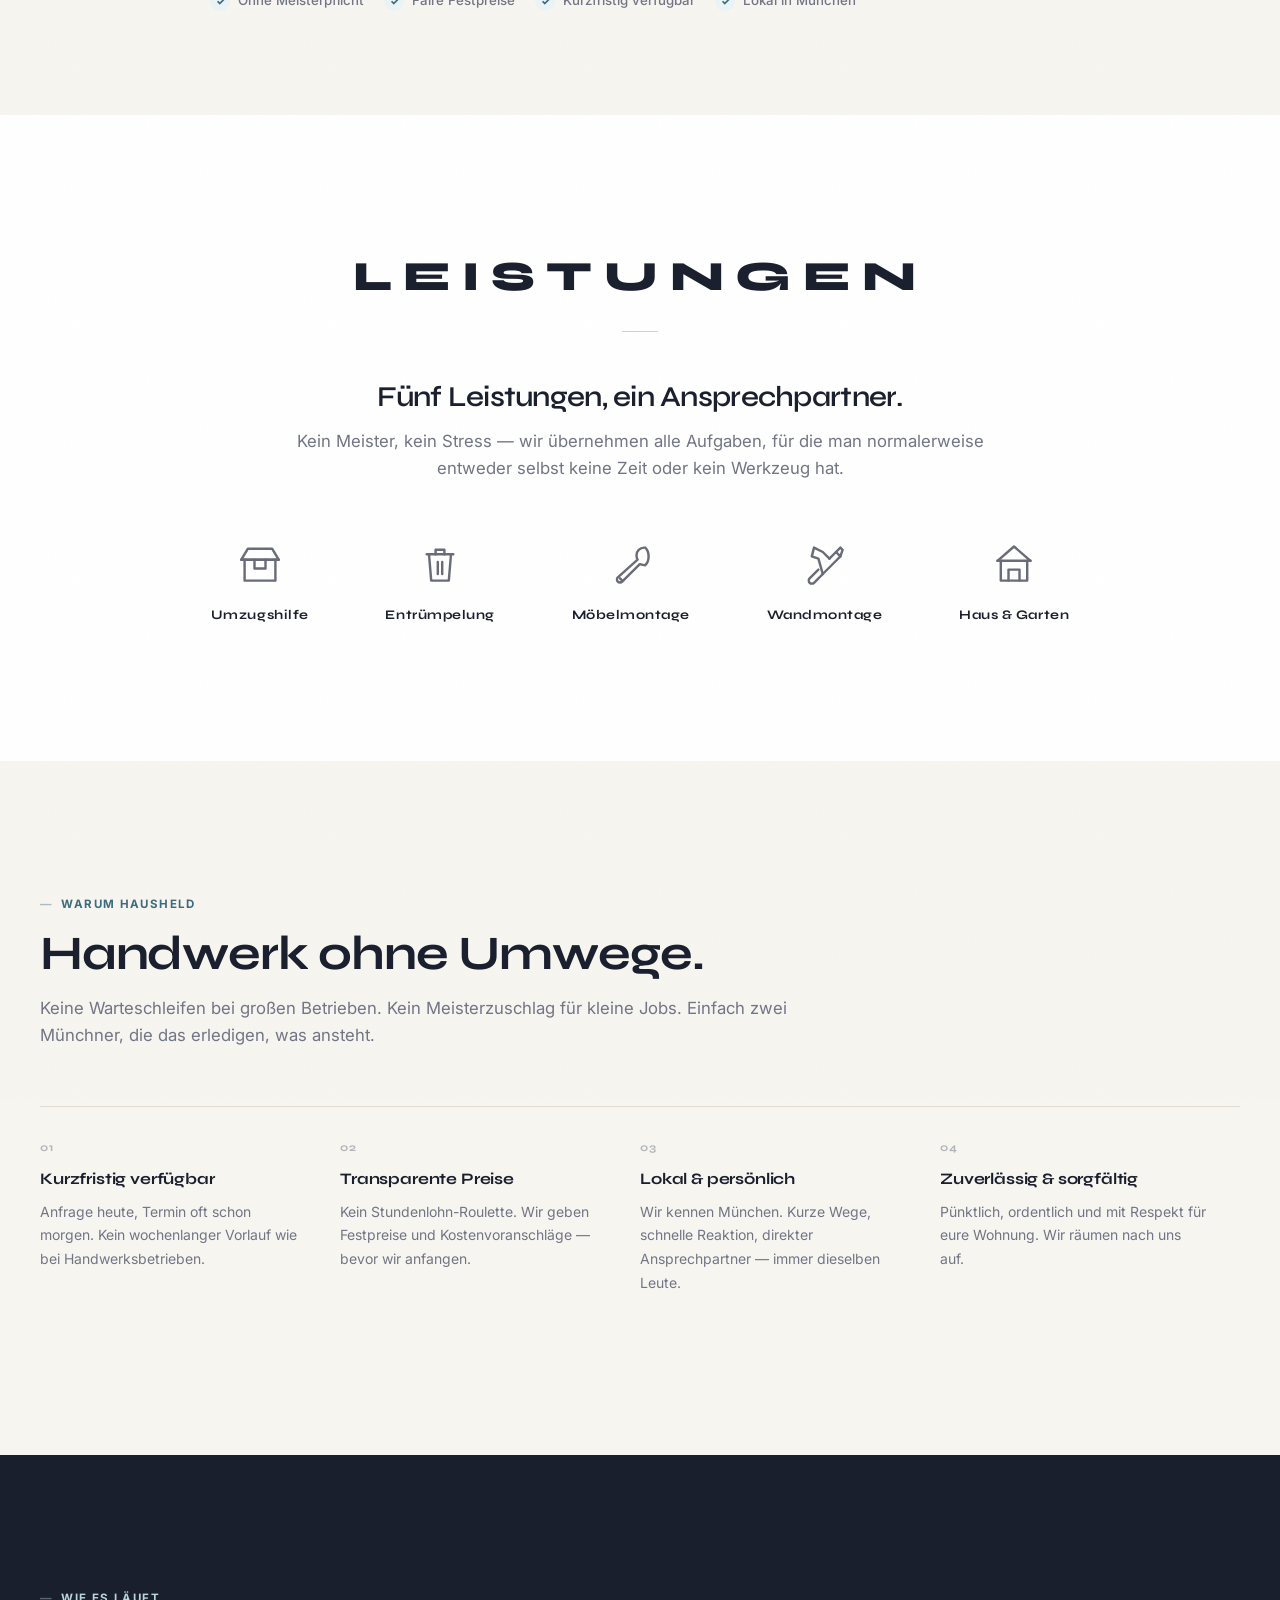
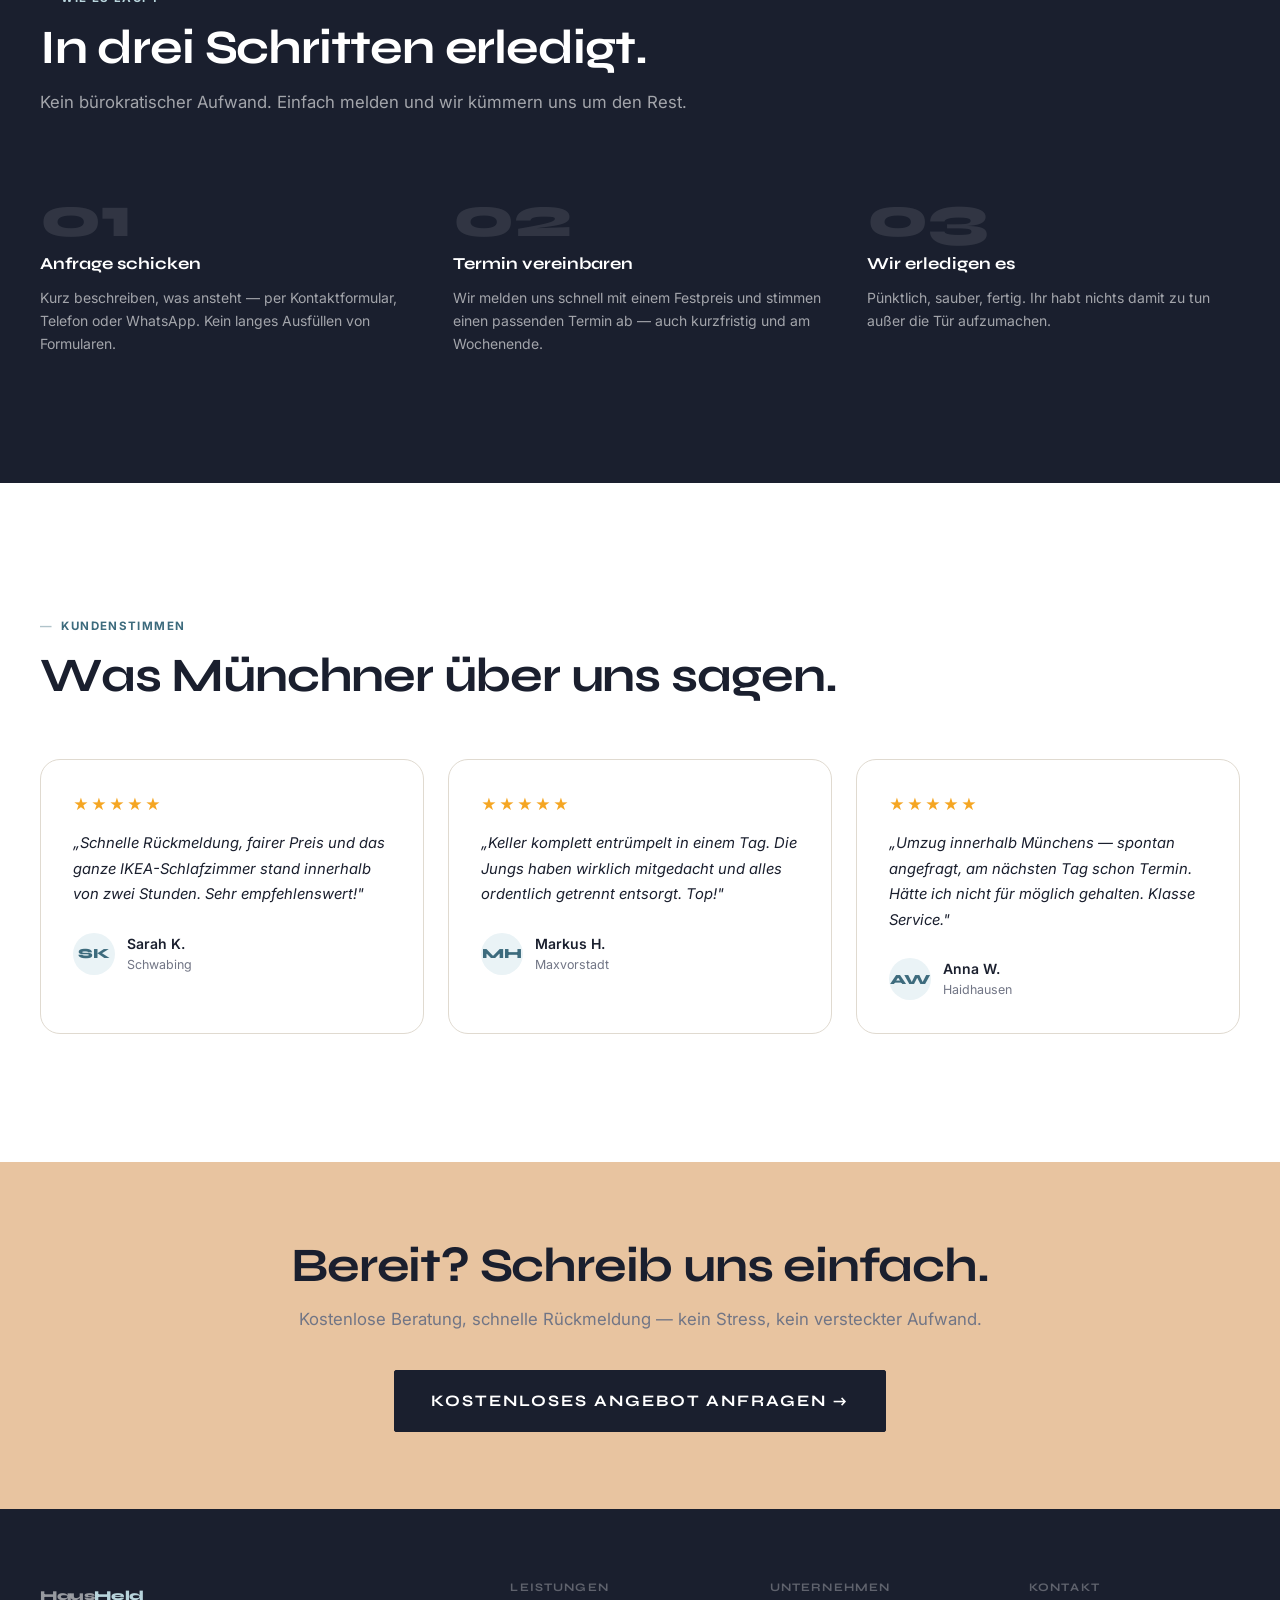
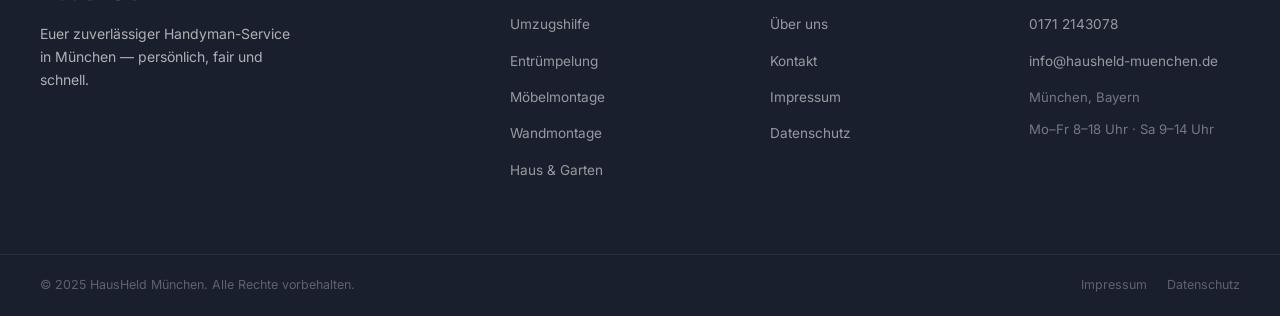
==== commit 5e006533: "Switch favicon to white hammer PNG Co-Authored-By: Claude Sonnet 4.6 <noreply@anthropic.com>" ====
--- a/index.html
+++ b/index.html
@@ -56,7 +56,7 @@
   <link rel="preconnect" href="https://fonts.gstatic.com" crossorigin>
   <link href="https://fonts.googleapis.com/css2?family=Syne:wght@400;600;700;800&family=Inter:wght@300;400;500;600&display=swap" rel="stylesheet">
   <link rel="stylesheet" href="css/style.css">
-  <link rel="icon" type="image/svg+xml" href="favicon.svg">
+  <link rel="icon" type="image/png" href="favicon.png">
 </head>
 <body>
 
